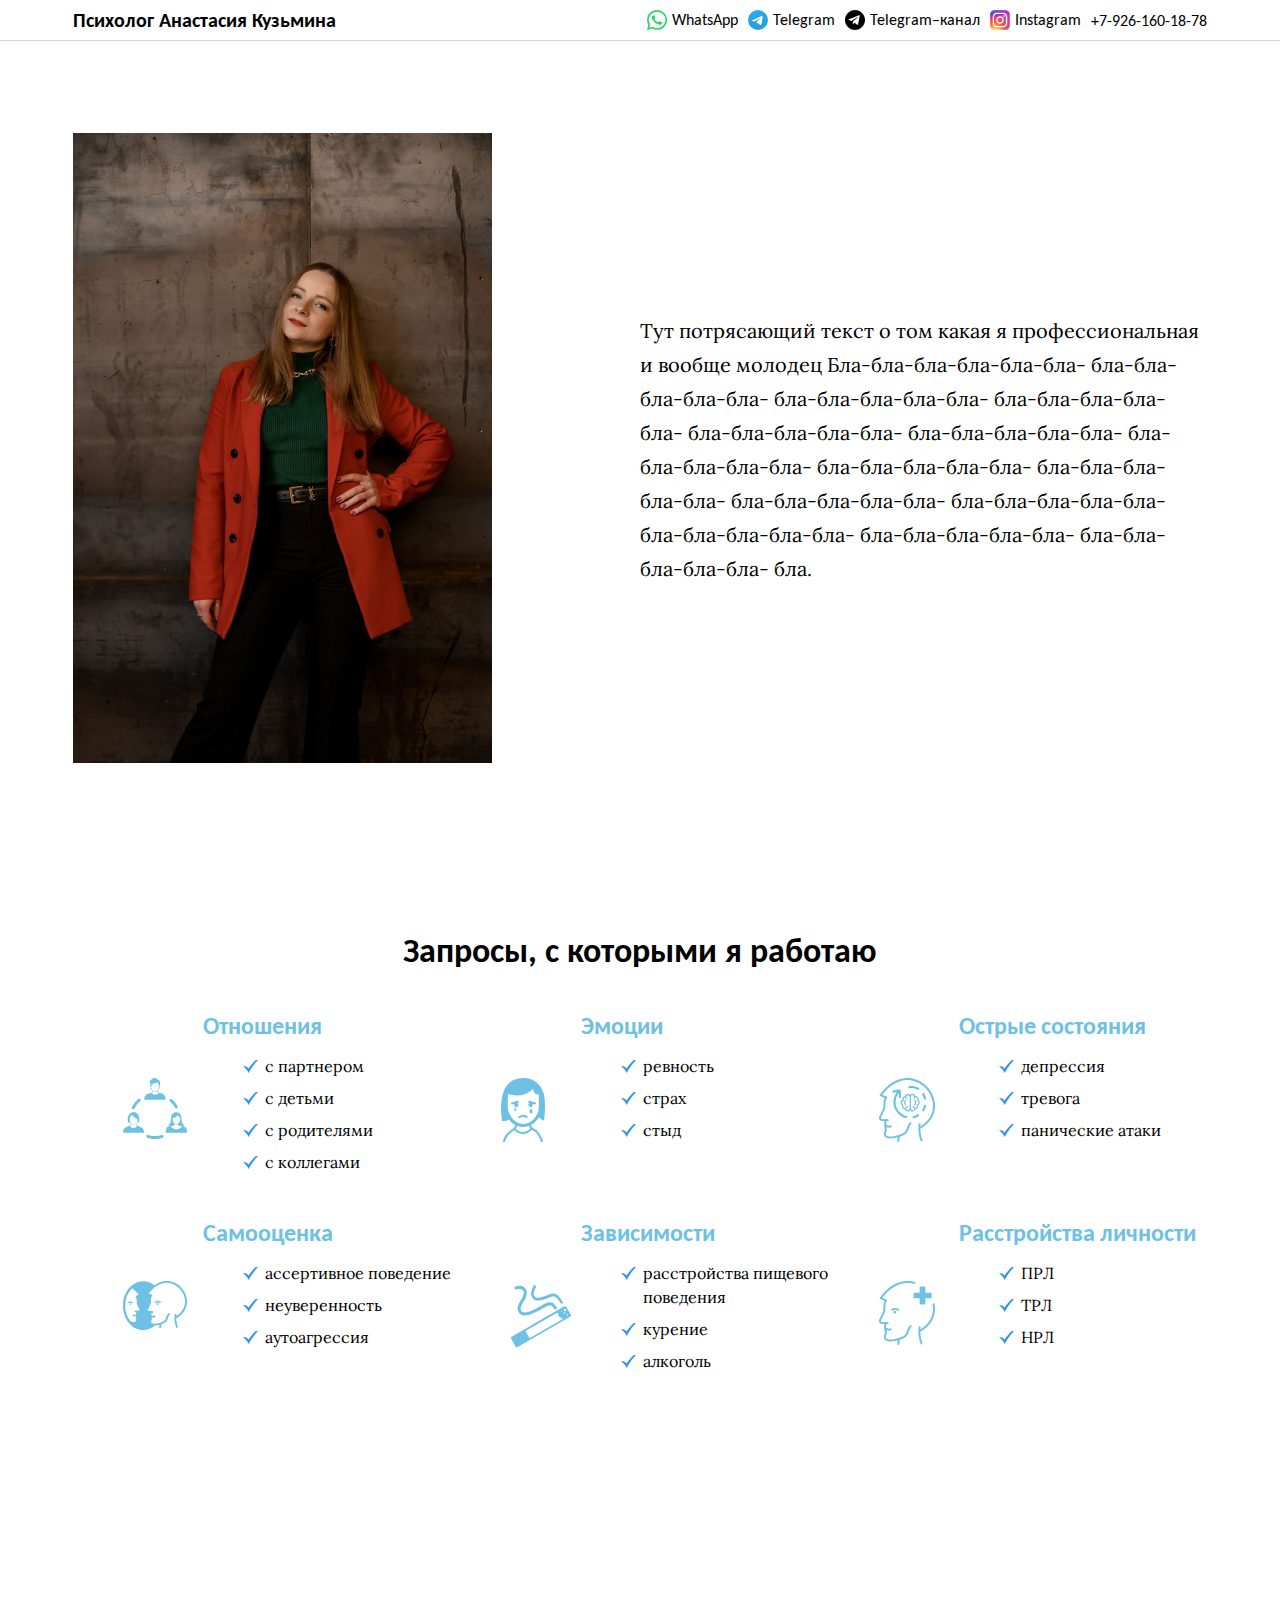
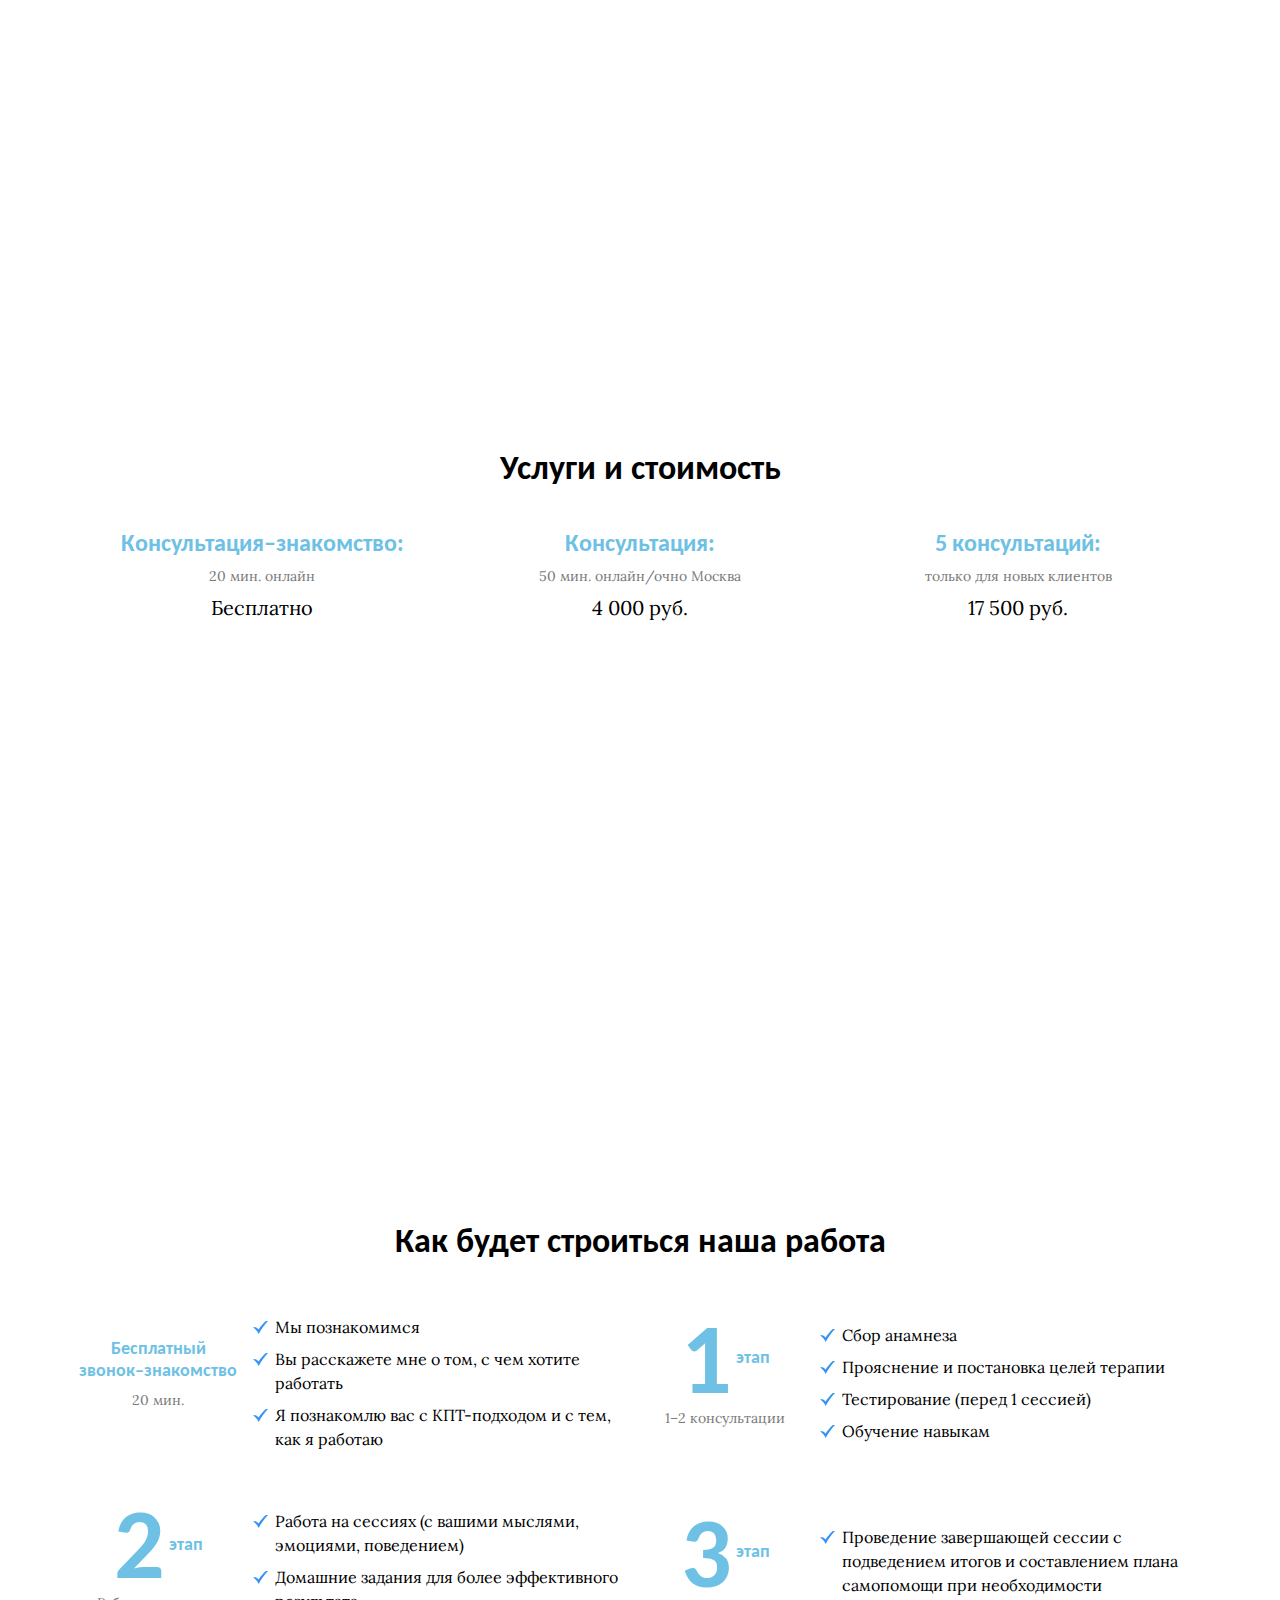
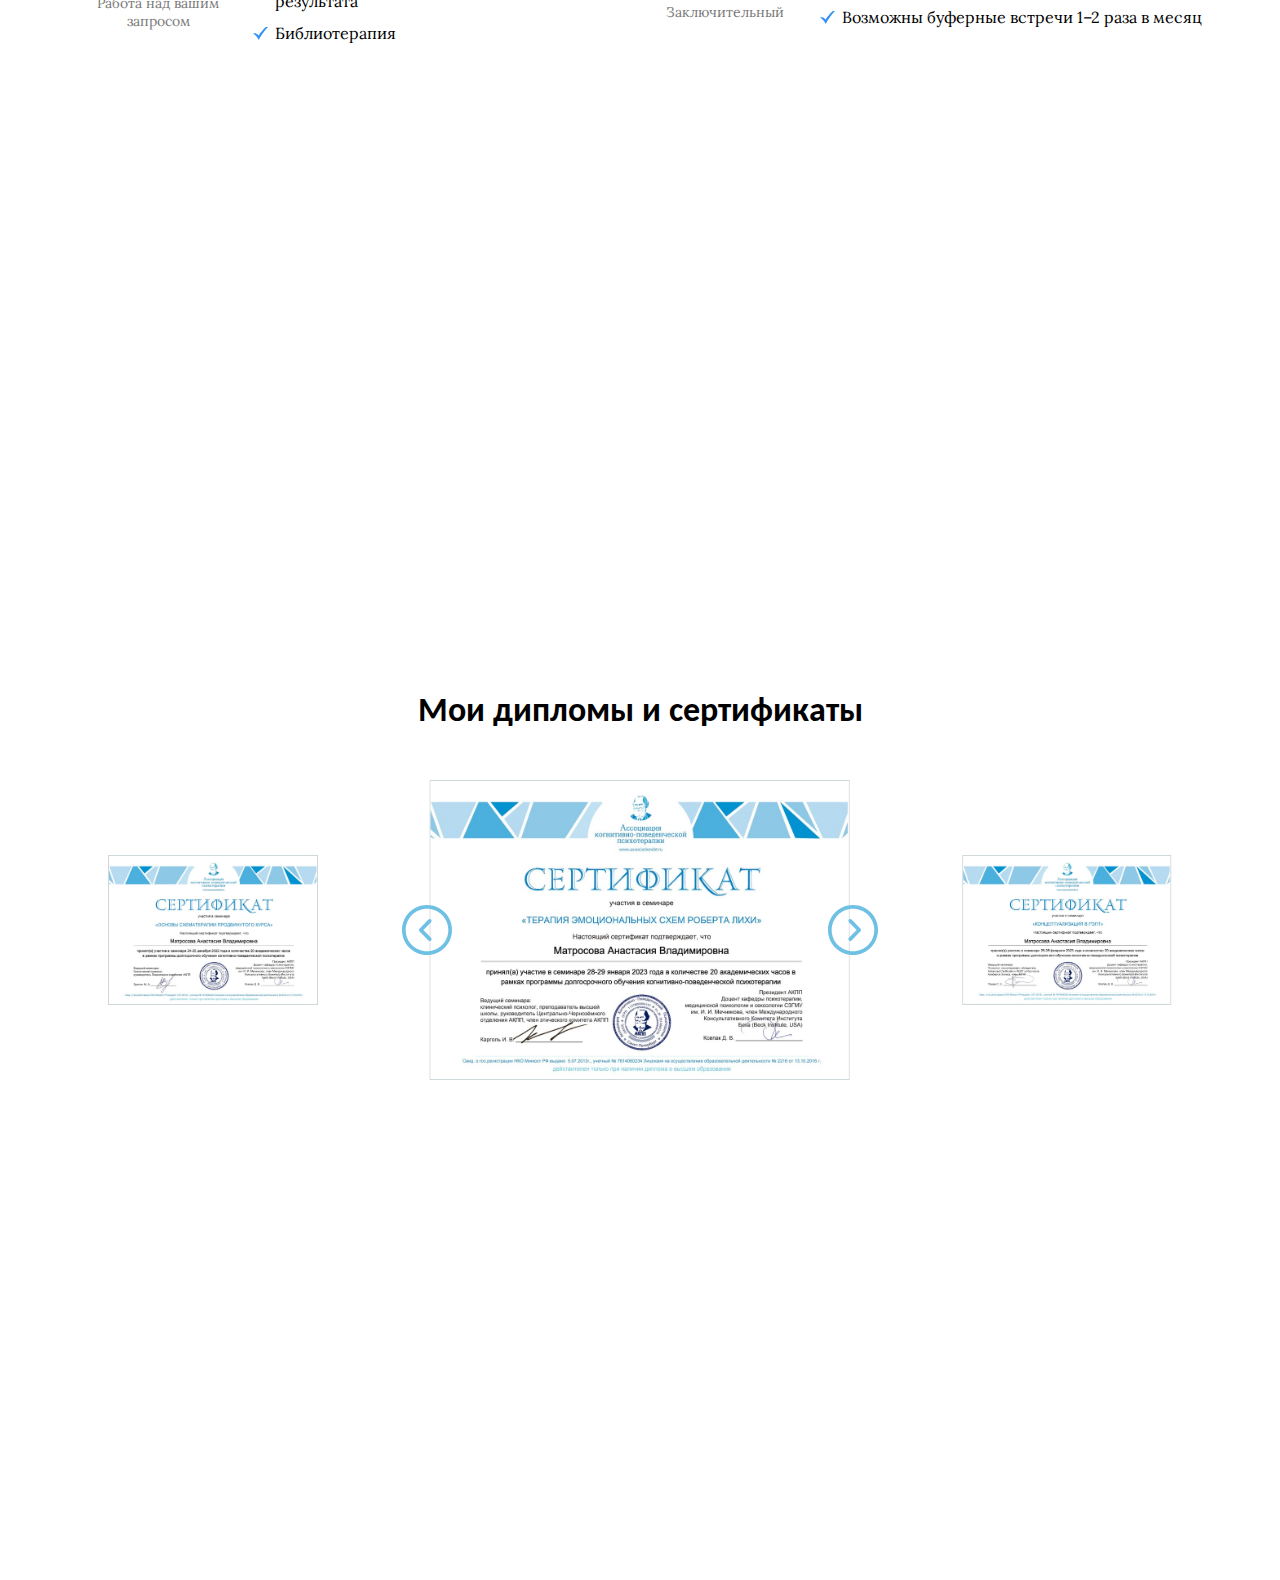
==== index.html @ 2ed0be79 "add slider" ====
<!DOCTYPE html>
<html lang="ru">
  <head>
    <meta charset="UTF-8" />
    <meta name="viewport" content="width=device-width, initial-scale=1.0" />
    <title>Психолог Анастасия Кузьмина</title>
    <link rel="stylesheet" href="style.css" />
    <link rel="preconnect" href="https://fonts.googleapis.com" />
    <link rel="preconnect" href="https://fonts.gstatic.com" crossorigin />
    <link
      href="https://fonts.googleapis.com/css2?family=Carlito:wght@400;700&family=Lora:wght@400;700&display=swap"
      rel="stylesheet"
    />
  </head>
  <body>
    <header>
      <div class="wrapper">
        <nav class="top-menu-desktop">
          <h2 class="logo">Психолог Анастасия Кузьмина</h2>
          <ul>
            <li class="whatsapp"><a href="https://wa.me/79261601876">WhatsApp</a></li>
            <li class="telegram"><a href="https://t.me/kuzmina_psy">Telegram</a></li>
            <li class="telegram-channel"><a href="https://t.me/kuzmina_psy_cbt">Telegram–канал</a></li>
            <li class="instagram"><a href="https://www.instagram.com/kuzmina_psy_cbt/">Instagram</a></li>
            <li>+7-926-160-18-78</li>
          </ul>
        </nav>
      </div>
    </header>

    <div class="wrapper">
      <section class="hero-section">
        <div class="left">
          <img src="img/main.jpg" alt="" />
        </div>
        <div class="right">
          Tут потрясающий текст о том какая я профессиональная и вообще молодец
          Бла-бла-бла-бла-бла-бла- бла-бла-бла-бла-бла- бла-бла-бла-бла-бла-
          бла-бла-бла-бла-бла- бла-бла-бла-бла-бла- бла-бла-бла-бла-бла-
          бла-бла-бла-бла-бла- бла-бла-бла-бла-бла- бла-бла-бла-бла-бла-
          бла-бла-бла-бла-бла- бла-бла-бла-бла-бла- бла-бла-бла-бла-бла-
          бла-бла-бла-бла-бла- бла-бла-бла-бла-бла- бла.
        </div>
      </section>
    </div>

    <section class="what-i-work-with">
      <div class="wrapper">
        <h2>Запросы, с которыми я работаю</h2>
        <div class="content">
          <div class="request relationships">
            <h4>Отношения</h4>
            <ul>
              <li>с партнером</li>
              <li>с детьми</li>
              <li>с родителями</li>
              <li>с коллегами</li>
            </ul>
          </div>
          <div class="request emotions">
            <h4>Эмоции</h4>
            <ul>
              <li>ревность</li>
              <li>страх</li>
              <li>стыд</li>
            </ul>
          </div>
          <div class="request conditions">
            <h4>Острые состояния</h4>
            <ul>
              <li>депрессия</li>
              <li>тревога</li>
              <li>панические атаки</li>
            </ul>
          </div>
          <div class="request self-esteem">
            <h4>Самооценка</h4>
            <ul>
              <li>ассертивное поведение</li>
              <li>неуверенность</li>
              <li>аутоагрессия</li>
            </ul>
          </div>
          <div class="request addictions">
            <h4>Зависимости</h4>
            <ul>
              <li>расстройства пищевого поведения</li>
              <li>курение</li>
              <li>алкоголь</li>
            </ul>
          </div>
          <div class="request disorders">
            <h4>Расстройства личности</h4>
            <ul>
              <li>ПРЛ</li>
              <li>ТРЛ</li>
              <li>НРЛ</li>
            </ul>
          </div>
        </div>
      </div>
    </section>

    <section class="parallax face"></section>

    <section class="prices">
      <div class="wrapper">
        <h2>Услуги и стоимость</h2>
        <div class="content">
          <div class="service">
            <h4>Консультация–знакомство:</h4>
            <div class="comment">20 мин. онлайн</div>
            <div class="price">Бесплатно</div>
          </div>
          <div class="service">
            <h4>Консультация:</h4>
            <div class="comment">50 мин. онлайн/очно Москва</div>
            <div class="price">4 000 руб.</div>
          </div>
          <div class="service">
            <h4>5 консультаций:</h4>
            <div class="comment">только для новых клиентов</div>
            <div class="price">17 500 руб.</div>
          </div>
        </div>
      </div>
    </section>

    <section class="parallax exit"></section>

    <section class="work-progress">
      <div class="wrapper">
        <h2>Как будет строиться наша работа</h2>

        <div class="content">
          <div class="stage">
            <div class="label">
              <h4>Бесплатный <span class="nowrap"> звонок–знакомство</span></h4>
              <div class="comment">20 мин.</div>
            </div>

            <ul>
              <li>Мы познакомимся</li>
              <li>Вы расскажете мне о том, с чем хотите работать</li>
              <li>Я познакомлю вас с КПТ-подходом и с тем, как я работаю</li>
            </ul>
          </div>
          <div class="stage">
            <div class="label">
              <h4><span class="number">1</span> этап</h4>
              <div class="comment">1–2 консультации</div>
            </div>

            <ul>
              <li>Сбор анамнеза</li>
              <li>Прояснение и постановка целей терапии</li>
              <li>Тестирование (перед 1 сессией)</li>
              <li>Обучение навыкам</li>
            </ul>
          </div>
          <div class="stage">
            <div class="label">
              <h4>
                <span class="number">2</span
                ><span class="stage-label"> этап</span>
              </h4>
              <div class="comment">Работа над вашим запросом</div>
            </div>

            <ul>
              <li>
                Работа на сессиях (с вашими мыслями, эмоциями, поведением)
              </li>
              <li>Домашние задания для более эффективного результата</li>
              <li>Библиотерапия</li>
            </ul>
          </div>
          <div class="stage">
            <div class="label">
              <h4><span class="number">3</span> этап</h4>
              <div class="comment">Заключительный</div>
            </div>

            <ul>
              <li>
                Проведение завершающей сессии с подведением итогов и
                составлением плана самопомощи при необходимости
              </li>
              <li>Возможны буферные встречи 1–2 раза в месяц</li>
            </ul>
          </div>
        </div>
      </div>
    </section>

    <section class="parallax exit2"></section>

    
    <section class="slider">


      <h2>Мои дипломы и сертификаты</h2>
      <div class="slider-body">
        <img class="btn btn-left" src="/img/icons/ui/angle-circle-left-icon.svg" alt="">
        <div class="slider-viewport">
          
          <div class="slider-item">
            <img src="/img/certificates/cert1.jpg" alt="">
          </div>
          <div class="slider-item">
            <img src="/img/certificates/cert2.jpg" alt="">
          </div>
          <div class="slider-item">
            <img src="/img/certificates/cert3.jpg" alt="">
          </div>
          <div class="slider-item">
            <img src="/img/certificates/cert4.jpg" alt="">
          </div>
          <div class="slider-item">
            <img src="/img/certificates/cert5.jpg" alt="">
          </div>
          <div class="slider-item">
            <img src="/img/certificates/cert6.jpg" alt="">
          </div>
          <div class="slider-item">
            <img src="/img/certificates/diploma1.jpg" alt="">
          </div>
          <div class="slider-item">
            <img src="/img/certificates/diploma2.jpg" alt="">
          </div>
          <div class="slider-item">
            <img src="/img/certificates/cert7.jpg" alt="">
          </div>
          <div class="slider-item">
            <img src="/img/certificates/cert8.jpg" alt="">
          </div>
          <div class="slider-item">
            <img src="/img/certificates/cert9.jpg" alt="">
          </div>
          <div class="slider-item">
            <img src="/img/certificates/cert10.jpg" alt="">
          </div>
          <div class="slider-item">
            <img src="/img/certificates/cert11.jpg" alt="">
          </div>
          <div class="slider-item">
            <img src="/img/certificates/cert12.jpg" alt="">
          </div>
          <div class="slider-item">
            <img src="/img/certificates/cert13.jpg" alt="">
          </div>
          <div class="slider-item">
            <img src="/img/certificates/cert14.jpg" alt="">
          </div>
          <div class="slider-item">
            <img src="/img/certificates/cert15.jpg" alt="">
          </div>
          <div class="slider-item">
            <img src="/img/certificates/cert16.jpg" alt="">
          </div>
          <div class="slider-item">
            <img src="/img/certificates/cert17.jpg" alt="">
          </div>
          <div class="slider-item">
            <img src="/img/certificates/cert18.jpg" alt="">
          </div>
          <div class="slider-item">
            <img src="/img/certificates/cert19.jpg" alt="">
          </div>
          <div class="slider-item">
            <img src="/img/certificates/cert20.jpg" alt="">
          </div>
          <div class="slider-item">
            <img src="/img/certificates/cert21.jpg" alt="">
          </div>
          <div class="slider-item">
            <img src="/img/certificates/cert22.jpg" alt="">
          </div>
          <div class="slider-item">
            <img src="/img/certificates/cert23.jpg" alt="">
          </div>
          <div class="slider-item">
            <img src="/img/certificates/cert24.jpg" alt="">
          </div>
          <div class="slider-item">
            <img src="/img/certificates/cert25.jpg" alt="">
          </div>
          <div class="slider-item">
            <img src="/img/certificates/cert26.jpg" alt="">
          </div>
        </div>
        <img class="btn btn-right" src="/img/icons/ui/angle-circle-left-icon.svg" alt="">
      </div>
    </section>
    <section class="parallax sofa"></section>



    <div class="fade"></div>
    <script src="script.js"></script>
  </body>
</html>
---- style.css ----
:root {
  --light-blue-color: #6ec1e4;
  --very-light-blue-color: #d0eefb;
  --dark-gray-color: #54595f;
  --light-gray-color: #7a7a7a;
  --green-color: #61ce70;
  --very-light-gray-color: #d1d8db;
}

/*----------------------------------COMMON-----------------------------------------*/

*,
*::before,
*::after {
  margin: 0;
  padding: 0;
  box-sizing: border-box;
  /* font-family: 'Lora', serif; */
  font-family: "Carlito", sans-serif;
}

header {
  border-bottom: 1px solid var(--very-light-gray-color);
  position: fixed;
  width: 100%;
  background: #fff;
  z-index: 1;
}

header h2 {
  font-size: 20px;
}

h2 {
  font-size: 34px;
}

.wrapper {
  max-width: 1134px;
  margin: 0 auto;
}

.what-i-work-with h2,
.prices h2,
.work-progress h2,
.slider h2 {
  text-align: center;
}

.what-i-work-with h4,
.prices h4,
.work-progress h4 {
  font-size: 24px;
  color: var(--light-blue-color);
}

.prices .comment,
.work-progress .comment {
  font-family: "Lora", serif;
  font-size: 14px;
  color: var(--light-gray-color);
  padding: 10px 0;
}

.nowrap {
  white-space: nowrap;
}

.work-progress .stage ul li,
.what-i-work-with .request ul li {
  list-style: none;
  padding: 4px 0 4px 22px;
  font-family: "Lora", serif;
  line-height: 150%;
  position: relative;
}

.work-progress .stage ul li::before,
.what-i-work-with .request ul li::before {
  content: "";
  display: inline-block;
  height: 13px;
  width: 15px;
  background-image: url(img/icons/ui/tick.svg);
  position: absolute;
  top: 10px;
  left: 0px;
}

.fade{
  position: fixed;
  top:0;
  left: 0;
  content:'';
  width: 100vw;
  height:100vh;
  background: rgba(0, 0,0, 0.5);
  display: none;

}

.fade-shown {
  display: block;
}

/*----------------------------------END OF COMMON-----------------------------------------*/

/*----------------------------------TOP MENU----------------------------------------------*/
.top-menu-desktop {
  display: flex;
  justify-content: space-between;
  height: 40px;
  /* padding: 5px 10px 5px 10px; */
}

.top-menu-desktop h2 {
  margin: auto 0;
}

.top-menu-desktop ul {
  display: flex;
  gap: 10px;
  justify-content: center;
  align-items: center;
}

.top-menu-desktop ul li {
  list-style-type: none;
  font-size: 16px;
}

.top-menu-desktop ul li a {
  text-decoration: none;
  color: #000;
  transition: all 500ms ease;
}

.top-menu-desktop ul li a:hover {
  font-size: 18px;
  text-decoration: underline;
}

.whatsapp a::before {
  content: "";
  display: inline-block;
  background: url(img/icons/social-media/whatsapp.svg);
  width: 20px;
  height: 20px;
  vertical-align: text-top;
  margin-right: 5px;
}

.telegram a::before {
  content: "";
  display: inline-block;
  background: url(img/icons/social-media/telegram.svg);
  width: 20px;
  height: 20px;
  vertical-align: text-top;
  margin-right: 5px;
}

.telegram-channel a::before {
  content: "";
  display: inline-block;
  background: url(img/icons/social-media/telegram-channel.svg);
  width: 20px;
  height: 20px;
  vertical-align: text-top;
  margin-right: 5px;
}

.instagram a::before {
  content: "";
  display: inline-block;
  background: url(img/icons/social-media/instagram.svg);
  width: 20px;
  height: 20px;
  vertical-align: text-top;
  margin-right: 5px;
}

/*----------------------------------END OF TOP MENU----------------------------------------------*/

/*----------------------------------HERO SECTION----------------------------------------------*/

.hero-section {
  padding-top: 130px;
  padding-bottom: 130px;
  display: flex;
  align-items: center;
  height: 100vh;
}

.hero-section div {
  flex: 1;
  /* width: 50%; */
}

.hero-section .left img {
  height: 70vh;
}

.hero-section .right {
  font-family: "Lora", serif;
  font-size: 20px;
  line-height: 170%;
}

/*----------------------------------END OF HERO SECTION----------------------------------------------*/

/*----------------------------------WHAT I WORK WITH----------------------------------------------*/

.what-i-work-with {
  /* background: var(--very-light-blue-color); */
  padding: 30px 0 130px 0;
}

.what-i-work-with .content {
  display: flex;
  padding: 40px 0 0 0;
  flex-wrap: wrap;
  /* align-items: center; */
  justify-content: center;
}

.what-i-work-with .request ul {
  padding-left: 40px;
  padding-top: 10px;
}

/* .what-i-work-with .request ul li {
  list-style: none;
  padding: 4px 0 4px 0px;
  font-family: "Lora", serif;
  position: relative;
}  */

.what-i-work-with .request {
  /* width: 33%; */
  margin-bottom: 40px;
  flex: 1 1 30%;
  position: relative;
  padding-left: 130px;
}

.what-i-work-with .relationships::before {
  content: "";
  background: url("img/icons/what-i-work-with/relationship.svg");
  display: block;
  width: 64px;
  height: 64px;
  position: absolute;
  top: calc(50% - 32px + 15px);
  /* calc(100% + 35px +550px); */
  left: 50px;
  background-repeat: no-repeat;
}

.what-i-work-with .emotions::before {
  content: "";
  background: url("img/icons/what-i-work-with/emotions.svg");
  display: block;
  width: 64px;
  height: 64px;
  position: absolute;
  top: calc(50% - 32px + 15px);
  /* calc(100% + 35px + 50px); */
  left: 50px;
  background-repeat: no-repeat;
}

.what-i-work-with .conditions::before {
  content: "";
  background: url("img/icons/what-i-work-with/conditions.svg");
  display: block;
  width: 64px;
  height: 64px;
  position: absolute;
  top: calc(50% - 32px + 15px);
  /* calc(100% + 35px + 50px); */
  left: 50px;
  background-repeat: no-repeat;
}

.what-i-work-with .self-esteem::before {
  content: "";
  background: url("img/icons/what-i-work-with/self-esteem.svg");
  display: block;
  width: 64px;
  height: 64px;
  position: absolute;
  top: calc(50% - 32px + 15px);
  /* calc(100% + 35px + 50px); */
  left: 50px;
  background-repeat: no-repeat;
}

.what-i-work-with .addictions::before {
  content: "";
  background: url("img/icons/what-i-work-with/addictions.svg");
  display: block;
  width: 64px;
  height: 64px;
  position: absolute;
  top: calc(50% - 32px + 15px);
  /* calc(100% + 35px + 50px); */
  left: 50px;
  background-repeat: no-repeat;
  transform: rotate(-30deg);
}

.what-i-work-with .disorders::before {
  content: "";
  background: url("img/icons/what-i-work-with/disorders.svg");
  display: block;
  width: 64px;
  height: 64px;
  position: absolute;
  top: calc(50% - 32px + 15px);
  /* calc(100% + 35px + 50px); */
  left: 50px;
  background-repeat: no-repeat;
}

/*----------------------------------END OF WHAT I WORK WITH----------------------------------------------*/

/*----------------------------------PRICES----------------------------------------------*/

.prices {
  padding: 100px 0 100px 0;
}

.prices .content {
  display: flex;
  justify-content: space-around;
  padding-top: 40px;
  text-align: center;
}

.prices .service {
  flex: 1 1 33%;
}

.prices .price {
  font-family: "Lora", serif;
  font-size: 20px;
}

/*----------------------------------END OF PRICES----------------------------------------------*/

/*----------------------------------WORK PROGRESS----------------------------------------------*/

.work-progress {
  padding: 100px 0 100px 0;
}

.work-progress .content {
  display: flex;
  flex-wrap: wrap;
  padding: 40px 0 0 0;
}

.work-progress .stage {
  flex: 1 1 50%;
  margin-bottom: 40px;

  display: flex;
  align-items: center;
  justify-content: center;
}
.work-progress .stage .label {
  width: 30%;
  text-align: center;
}

.work-progress .stage ul {
  width: 70%;
}

.work-progress h4 {
  font-size: 18px;
}

.work-progress h4 .number {
  font-size: 100px;
  vertical-align: middle;
  line-height: 80%;
  /* word-break: keep-all; */
}

.work-progress .stage-label {
  vertical-align: middle;
}

.work-progress .stage ul {
  padding-left: 10px;
  padding-top: 10px;
}

/*----------------------------------END OF WORK PROGRESS----------------------------------------------*/

/*----------------------------------PARALLAX----------------------------------------------*/

.parallax {
  /* Set a specific height */
  min-height: 400px;

  /* Create the parallax scrolling effect */
  background-attachment: fixed;
  background-position: center;
  background-repeat: no-repeat;
  background-size: cover;
}

.face {
  background-image: url(img/bg/face.jpg);
}

.exit {
  background-image: url(img/bg/exit.jpg);
}

.exit2 {
  background-image: url(img/bg/exit2.jpg);
}

.sofa {
  background-image: url(img/bg/sofa.jpg);
}

/*----------------------------------END OF PARALLAX----------------------------------------------*/

/*----------------------------------SLIDER----------------------------------------------*/

.slider {
  padding: 100px 0 100px 0;
}

.slider h2 {
  margin-bottom: 50px;
}

.slider-body {
  position: relative;
}

.slider-viewport {
  margin-top: 50px;
  /* background: #ccc; */
  width: 100%;
  margin: 0 auto;
  height: 300px;
  /* display: flex; */

  overflow: hidden;
  position: relative;
}

.slider-item {
  width: 33.33%;
  /* border: 1px solid aqua; */
  height: 100%;
  /* flex-shrink: 0; */
  /* transform: translateX(-100%); */
  transition: all 1s ease;
  position: absolute;
  top: 0;
  left: 0;
}

.slider-item img {
  max-height: 100%;
  display: block;
  width: 50%;
  width: auto;
  height: auto;
  margin: 0 auto;
  border: 1px solid var(--very-light-gray-color);
  cursor: pointer;
}

.slider-body .btn {
  position: absolute;
  z-index: 1;
  width: 50px;
  height: 50px;
  cursor: pointer;
  transition: all 0.5s ease;
}

.slider-body .btn:hover {
  width: 55px;
  height: 55px;
  
}

.slider-body .btn-left {
  top: calc(50% - 25px);
  left: calc(33.33% - 25px);
}

.slider-body .btn-right {
  top: calc(50% - 25px);
  left: calc(66.66% - 25px);
  transform: rotate(180deg);
}

.slider-body .btn-left:hover{
  top: calc(50% - 25px - 2.5px);
  left: calc(33.33% - 25px - 5px);
}

.slider-body .btn-right:hover{
  top: calc(50% - 25px - 2.5px);
  /* left: calc(66.66% - 25px + 2.5px); */
}



.no-transition {
  transition: none;
}

.small-slider-item {
  height: 50%;
  top: calc(50% - 75px);
}

.large-slider-item {
  height:80vh;
  width: 100vw;
  position: fixed;
  top: 50%;
  left: 50%;
  transform: translate(-50%, -50%);
  z-index: 2;
}

/* .large-slider-item::before{
  position: fixed;
  top:0;
  left: 0;
  content:'';
  width: 100vw;
  height:100vh;
  background: rgba(0, 0,0, 0.5);
} */
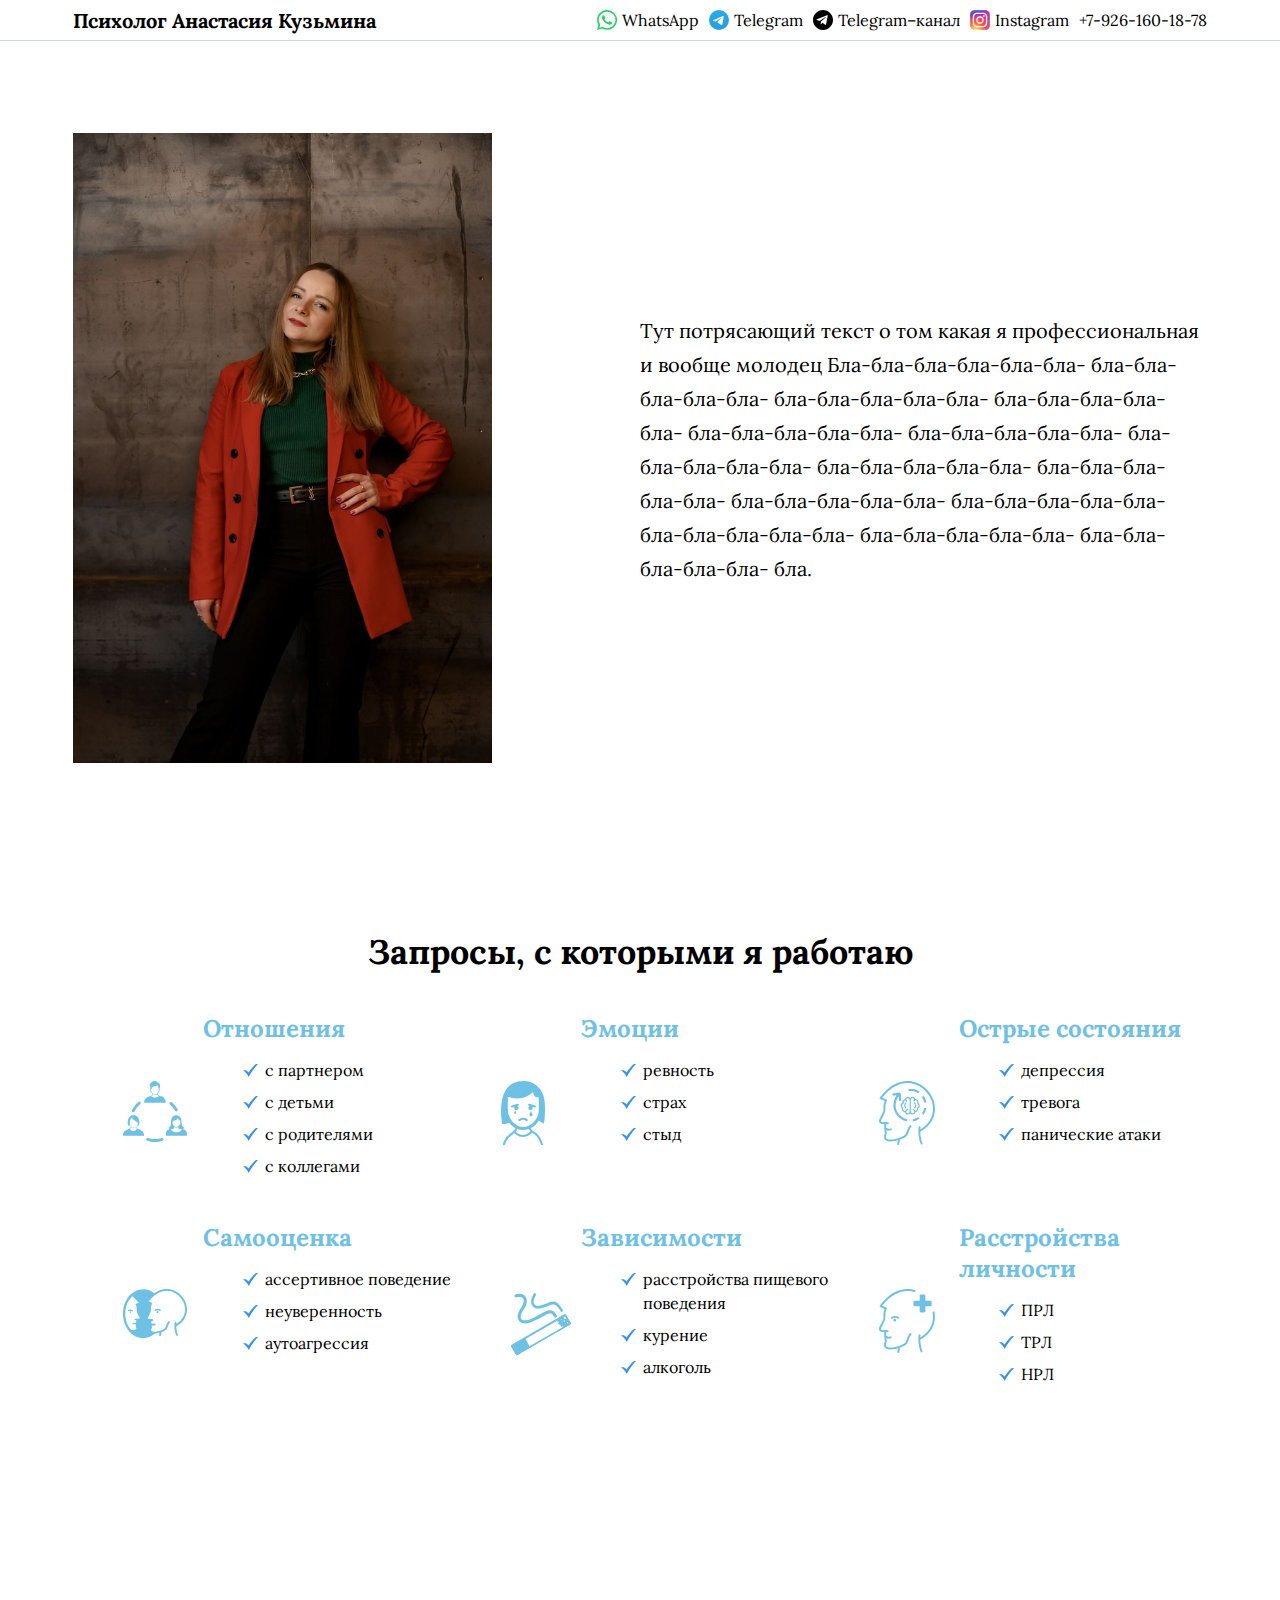
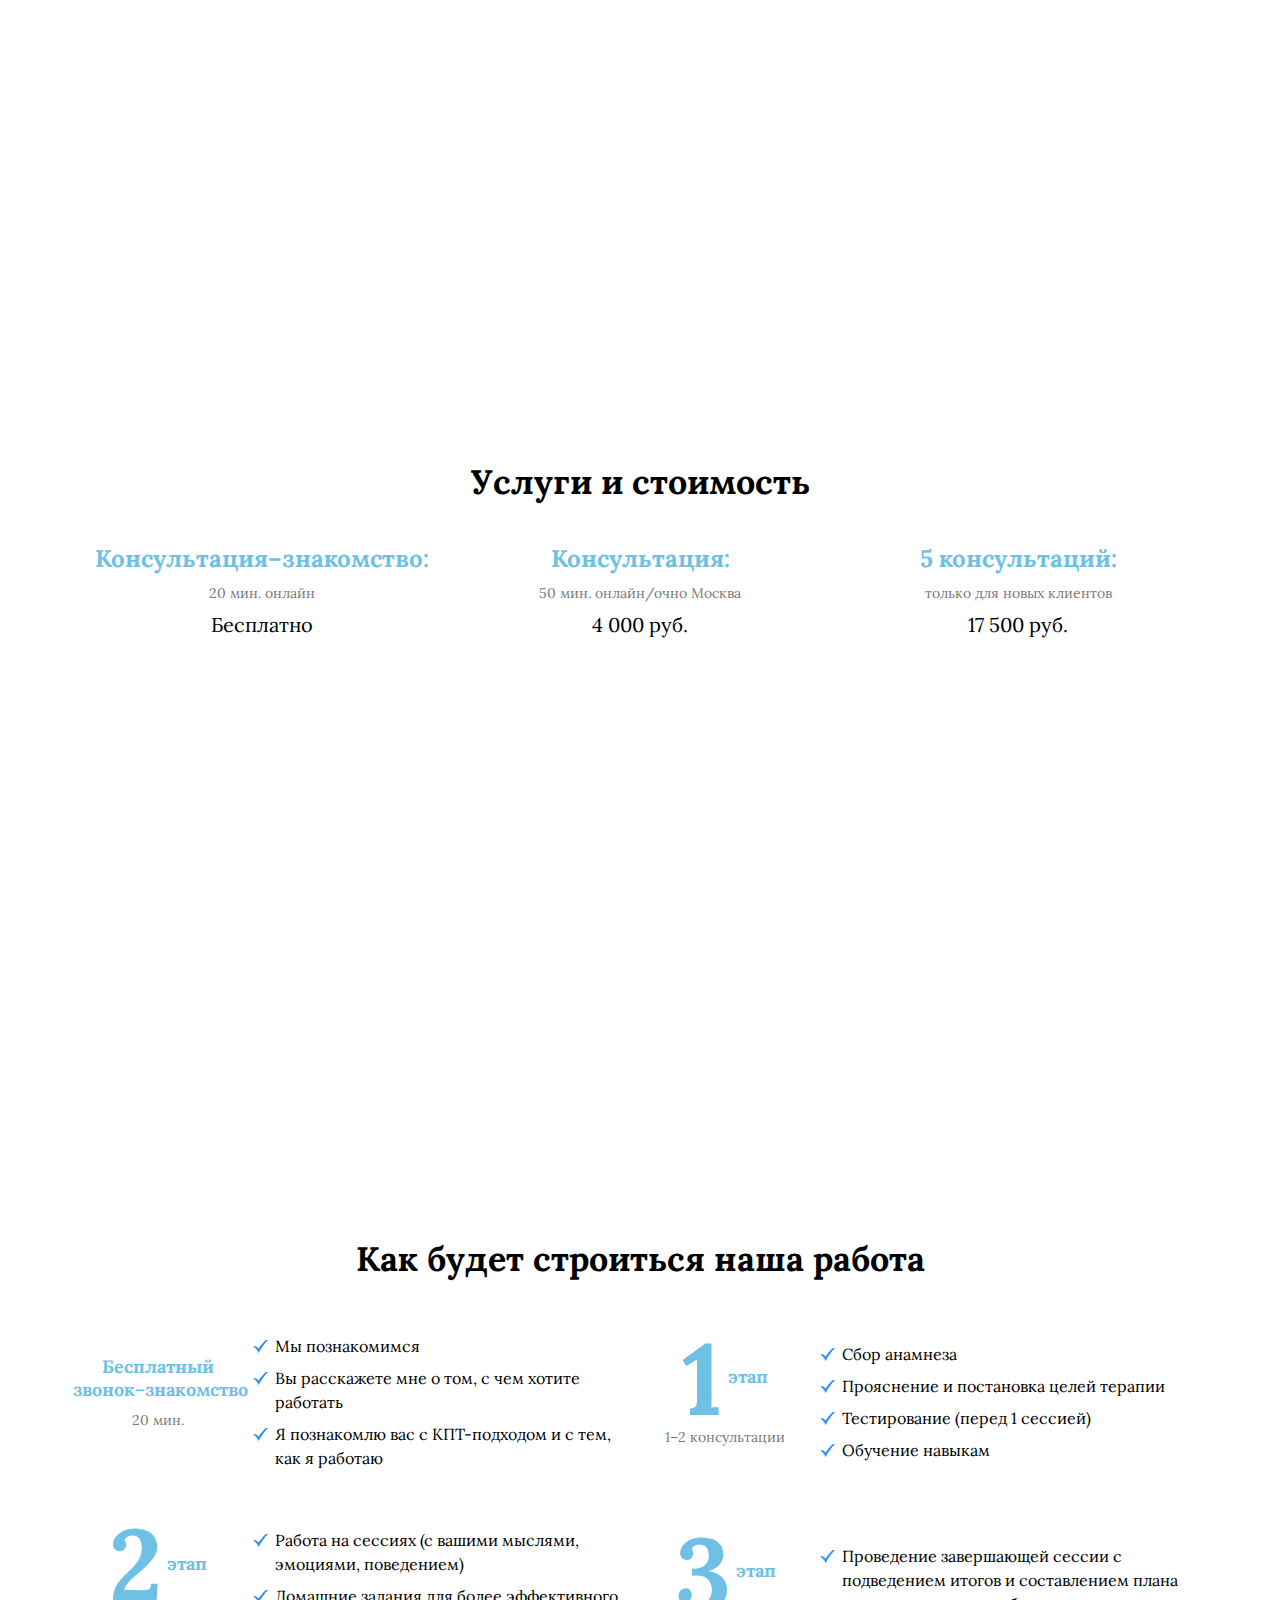
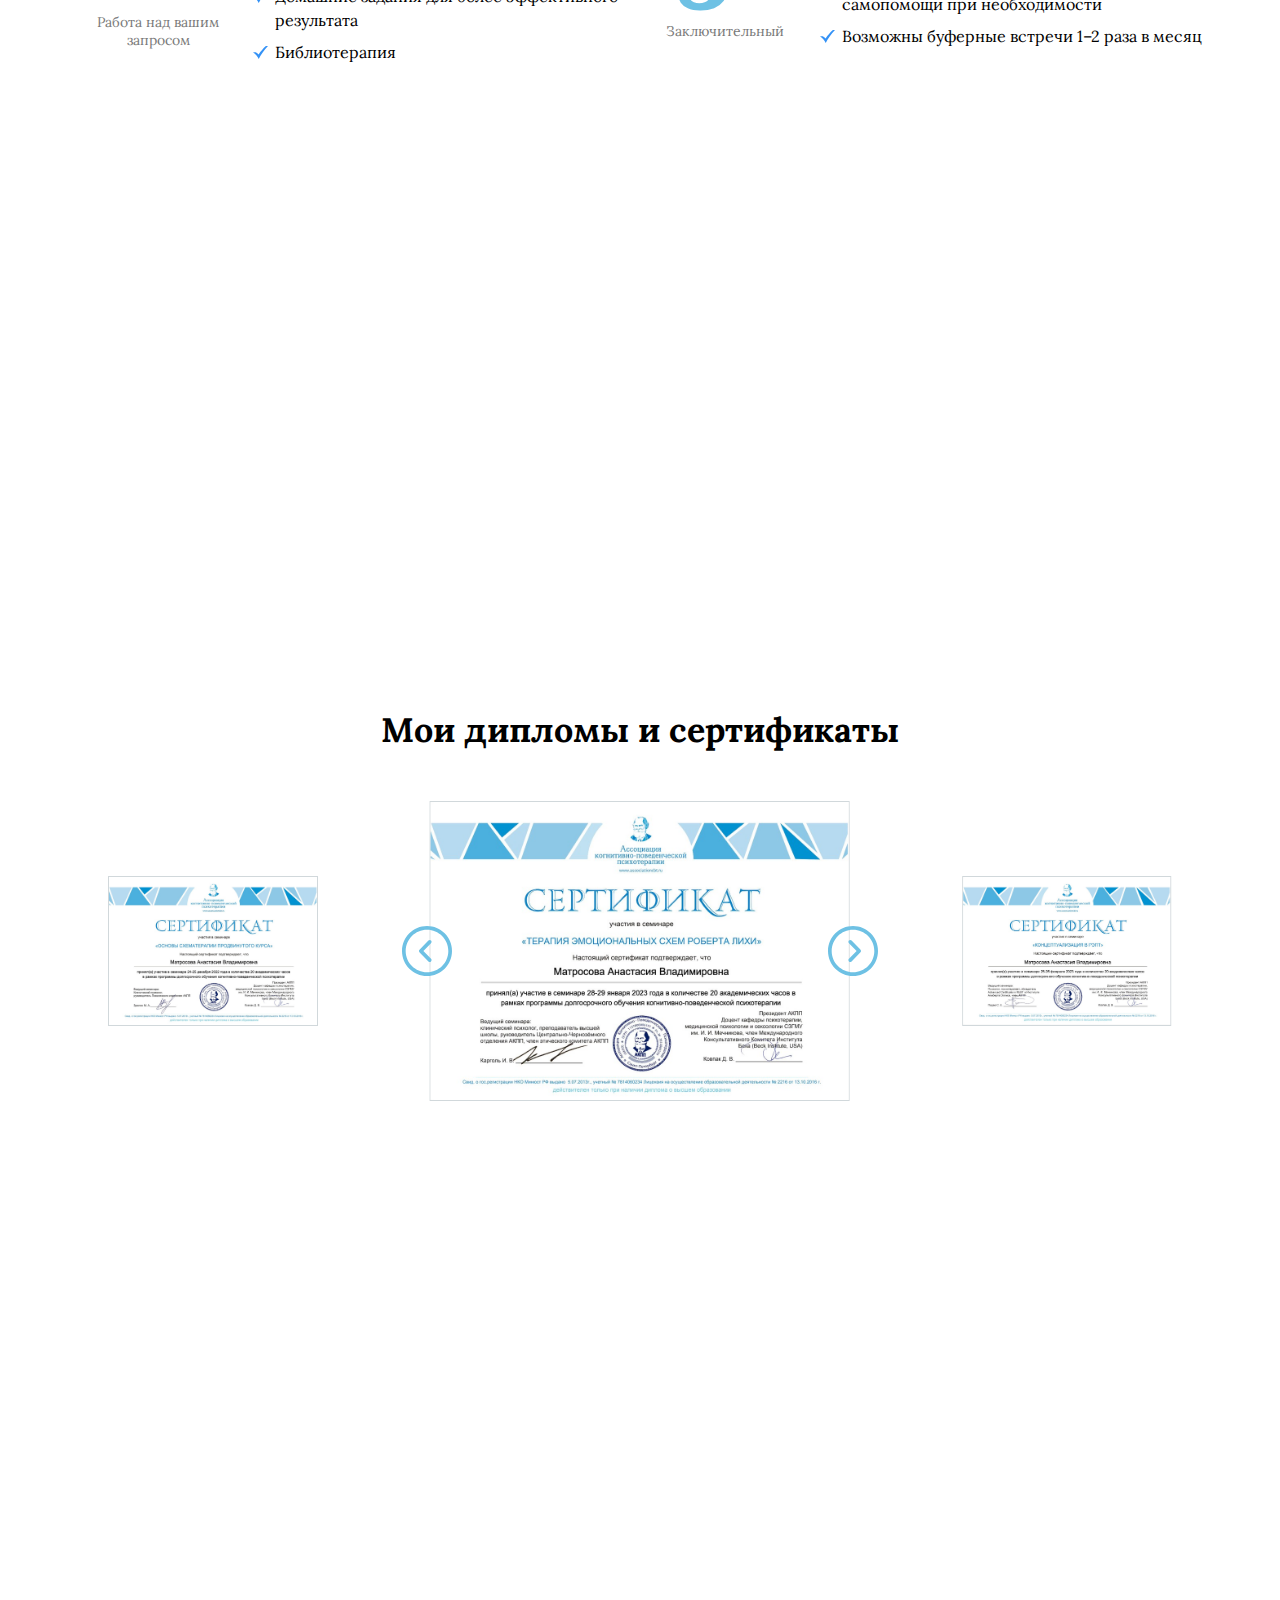
==== commit 79fdb892: "fix slider images" ====
--- a/index.html
+++ b/index.html
@@ -201,95 +201,95 @@
 
       <h2>Мои дипломы и сертификаты</h2>
       <div class="slider-body">
-        <img class="btn btn-left" src="/img/icons/ui/angle-circle-left-icon.svg" alt="">
+        <img class="btn btn-left" src="img/icons/ui/angle-circle-left-icon.svg" alt="">
         <div class="slider-viewport">
           
           <div class="slider-item">
-            <img src="/img/certificates/cert1.jpg" alt="">
-          </div>
-          <div class="slider-item">
-            <img src="/img/certificates/cert2.jpg" alt="">
-          </div>
-          <div class="slider-item">
-            <img src="/img/certificates/cert3.jpg" alt="">
-          </div>
-          <div class="slider-item">
-            <img src="/img/certificates/cert4.jpg" alt="">
-          </div>
-          <div class="slider-item">
-            <img src="/img/certificates/cert5.jpg" alt="">
-          </div>
-          <div class="slider-item">
-            <img src="/img/certificates/cert6.jpg" alt="">
-          </div>
-          <div class="slider-item">
-            <img src="/img/certificates/diploma1.jpg" alt="">
-          </div>
-          <div class="slider-item">
-            <img src="/img/certificates/diploma2.jpg" alt="">
-          </div>
-          <div class="slider-item">
-            <img src="/img/certificates/cert7.jpg" alt="">
-          </div>
-          <div class="slider-item">
-            <img src="/img/certificates/cert8.jpg" alt="">
-          </div>
-          <div class="slider-item">
-            <img src="/img/certificates/cert9.jpg" alt="">
-          </div>
-          <div class="slider-item">
-            <img src="/img/certificates/cert10.jpg" alt="">
-          </div>
-          <div class="slider-item">
-            <img src="/img/certificates/cert11.jpg" alt="">
-          </div>
-          <div class="slider-item">
-            <img src="/img/certificates/cert12.jpg" alt="">
-          </div>
-          <div class="slider-item">
-            <img src="/img/certificates/cert13.jpg" alt="">
-          </div>
-          <div class="slider-item">
-            <img src="/img/certificates/cert14.jpg" alt="">
-          </div>
-          <div class="slider-item">
-            <img src="/img/certificates/cert15.jpg" alt="">
-          </div>
-          <div class="slider-item">
-            <img src="/img/certificates/cert16.jpg" alt="">
-          </div>
-          <div class="slider-item">
-            <img src="/img/certificates/cert17.jpg" alt="">
-          </div>
-          <div class="slider-item">
-            <img src="/img/certificates/cert18.jpg" alt="">
-          </div>
-          <div class="slider-item">
-            <img src="/img/certificates/cert19.jpg" alt="">
-          </div>
-          <div class="slider-item">
-            <img src="/img/certificates/cert20.jpg" alt="">
-          </div>
-          <div class="slider-item">
-            <img src="/img/certificates/cert21.jpg" alt="">
-          </div>
-          <div class="slider-item">
-            <img src="/img/certificates/cert22.jpg" alt="">
-          </div>
-          <div class="slider-item">
-            <img src="/img/certificates/cert23.jpg" alt="">
-          </div>
-          <div class="slider-item">
-            <img src="/img/certificates/cert24.jpg" alt="">
-          </div>
-          <div class="slider-item">
-            <img src="/img/certificates/cert25.jpg" alt="">
-          </div>
-          <div class="slider-item">
-            <img src="/img/certificates/cert26.jpg" alt="">
-          </div>
-        </div>
-        <img class="btn btn-right" src="/img/icons/ui/angle-circle-left-icon.svg" alt="">
+            <img src="img/certificates/cert1.jpg" alt="">
+          </div>
+          <div class="slider-item">
+            <img src="img/certificates/cert2.jpg" alt="">
+          </div>
+          <div class="slider-item">
+            <img src="img/certificates/cert3.jpg" alt="">
+          </div>
+          <div class="slider-item">
+            <img src="img/certificates/cert4.jpg" alt="">
+          </div>
+          <div class="slider-item">
+            <img src="img/certificates/cert5.jpg" alt="">
+          </div>
+          <div class="slider-item">
+            <img src="img/certificates/cert6.jpg" alt="">
+          </div>
+          <div class="slider-item">
+            <img src="img/certificates/diploma1.jpg" alt="">
+          </div>
+          <div class="slider-item">
+            <img src="img/certificates/diploma2.jpg" alt="">
+          </div>
+          <div class="slider-item">
+            <img src="img/certificates/cert7.jpg" alt="">
+          </div>
+          <div class="slider-item">
+            <img src="img/certificates/cert8.jpg" alt="">
+          </div>
+          <div class="slider-item">
+            <img src="img/certificates/cert9.jpg" alt="">
+          </div>
+          <div class="slider-item">
+            <img src="img/certificates/cert10.jpg" alt="">
+          </div>
+          <div class="slider-item">
+            <img src="img/certificates/cert11.jpg" alt="">
+          </div>
+          <div class="slider-item">
+            <img src="img/certificates/cert12.jpg" alt="">
+          </div>
+          <div class="slider-item">
+            <img src="img/certificates/cert13.jpg" alt="">
+          </div>
+          <div class="slider-item">
+            <img src="img/certificates/cert14.jpg" alt="">
+          </div>
+          <div class="slider-item">
+            <img src="img/certificates/cert15.jpg" alt="">
+          </div>
+          <div class="slider-item">
+            <img src="img/certificates/cert16.jpg" alt="">
+          </div>
+          <div class="slider-item">
+            <img src="img/certificates/cert17.jpg" alt="">
+          </div>
+          <div class="slider-item">
+            <img src="img/certificates/cert18.jpg" alt="">
+          </div>
+          <div class="slider-item">
+            <img src="img/certificates/cert19.jpg" alt="">
+          </div>
+          <div class="slider-item">
+            <img src="img/certificates/cert20.jpg" alt="">
+          </div>
+          <div class="slider-item">
+            <img src="img/certificates/cert21.jpg" alt="">
+          </div>
+          <div class="slider-item">
+            <img src="img/certificates/cert22.jpg" alt="">
+          </div>
+          <div class="slider-item">
+            <img src="img/certificates/cert23.jpg" alt="">
+          </div>
+          <div class="slider-item">
+            <img src="img/certificates/cert24.jpg" alt="">
+          </div>
+          <div class="slider-item">
+            <img src="img/certificates/cert25.jpg" alt="">
+          </div>
+          <div class="slider-item">
+            <img src="img/certificates/cert26.jpg" alt="">
+          </div>
+        </div>
+        <img class="btn btn-right" src="img/icons/ui/angle-circle-left-icon.svg" alt="">
       </div>
     </section>
     <section class="parallax sofa"></section>
--- a/style.css
+++ b/style.css
@@ -16,7 +16,7 @@
   padding: 0;
   box-sizing: border-box;
   /* font-family: 'Lora', serif; */
-  font-family: "Carlito", sans-serif;
+  font-family: "Lora", sans-serif;
 }
 
 header {
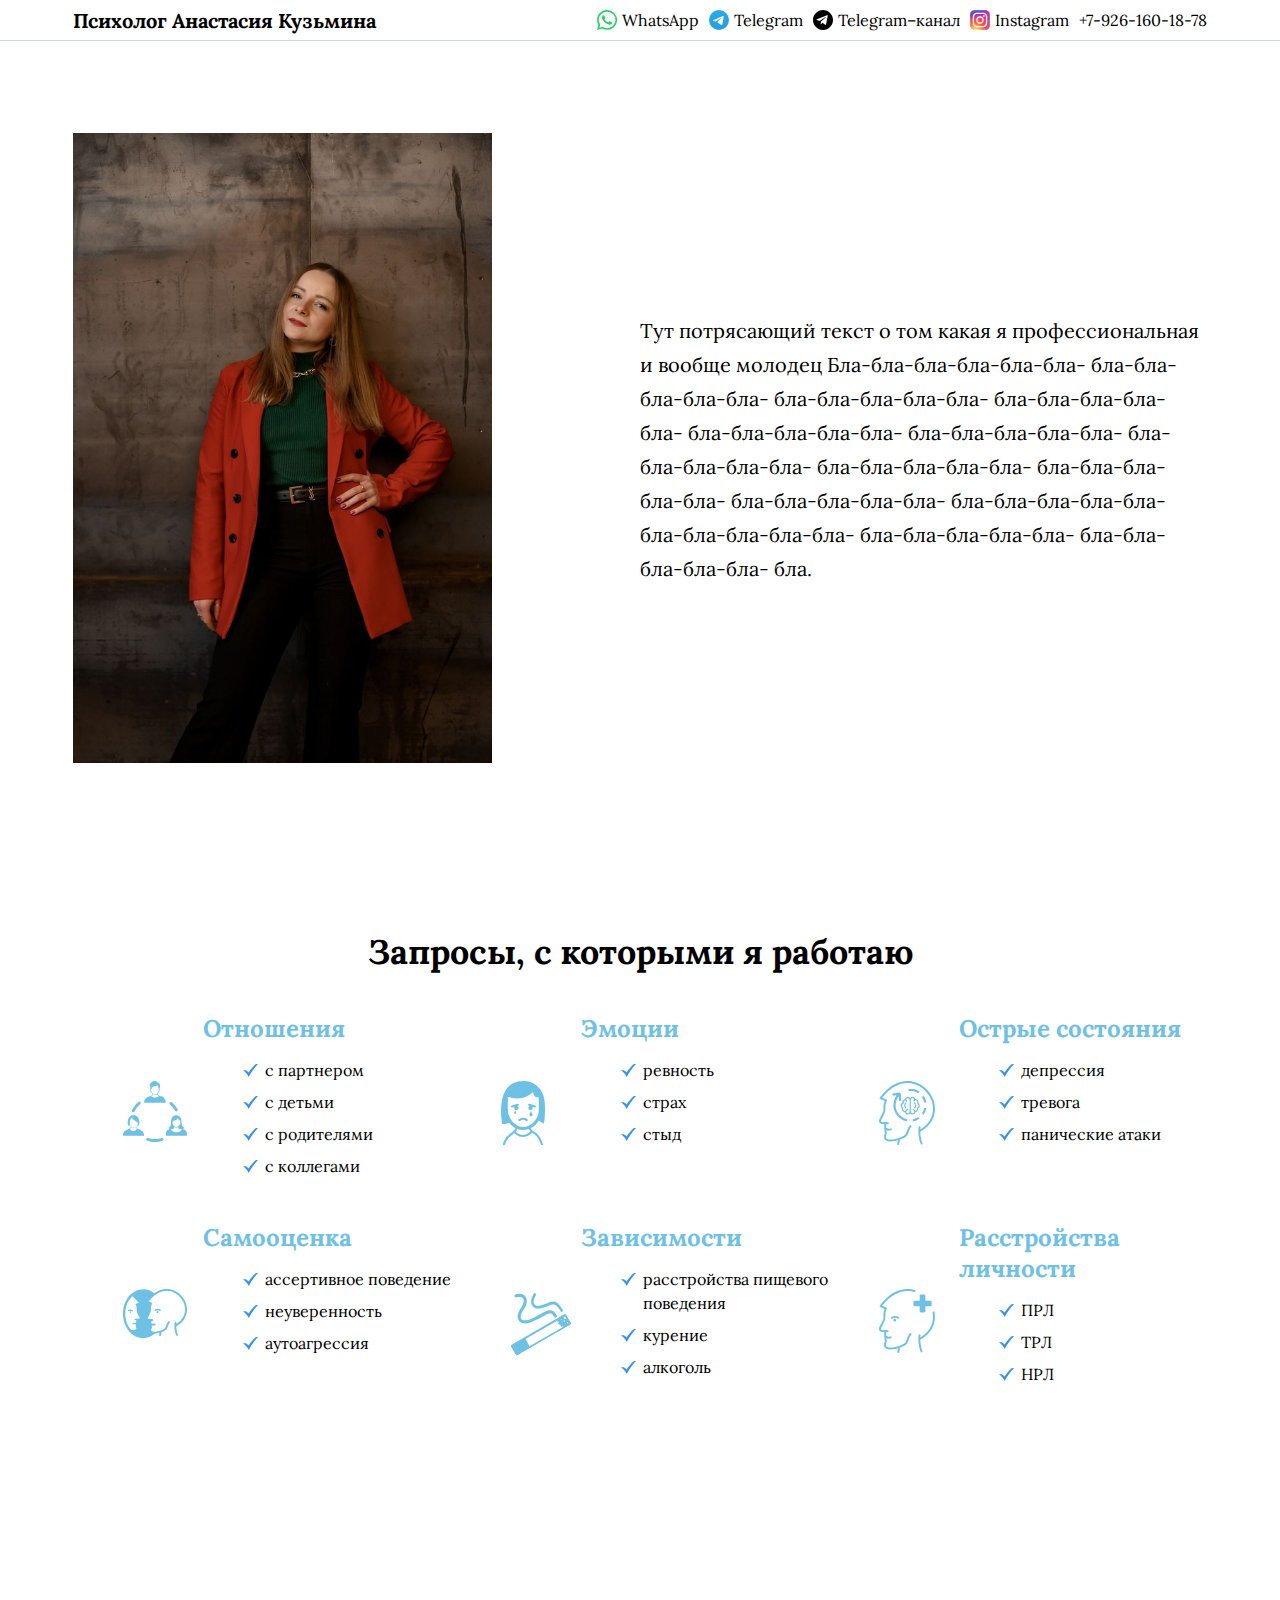
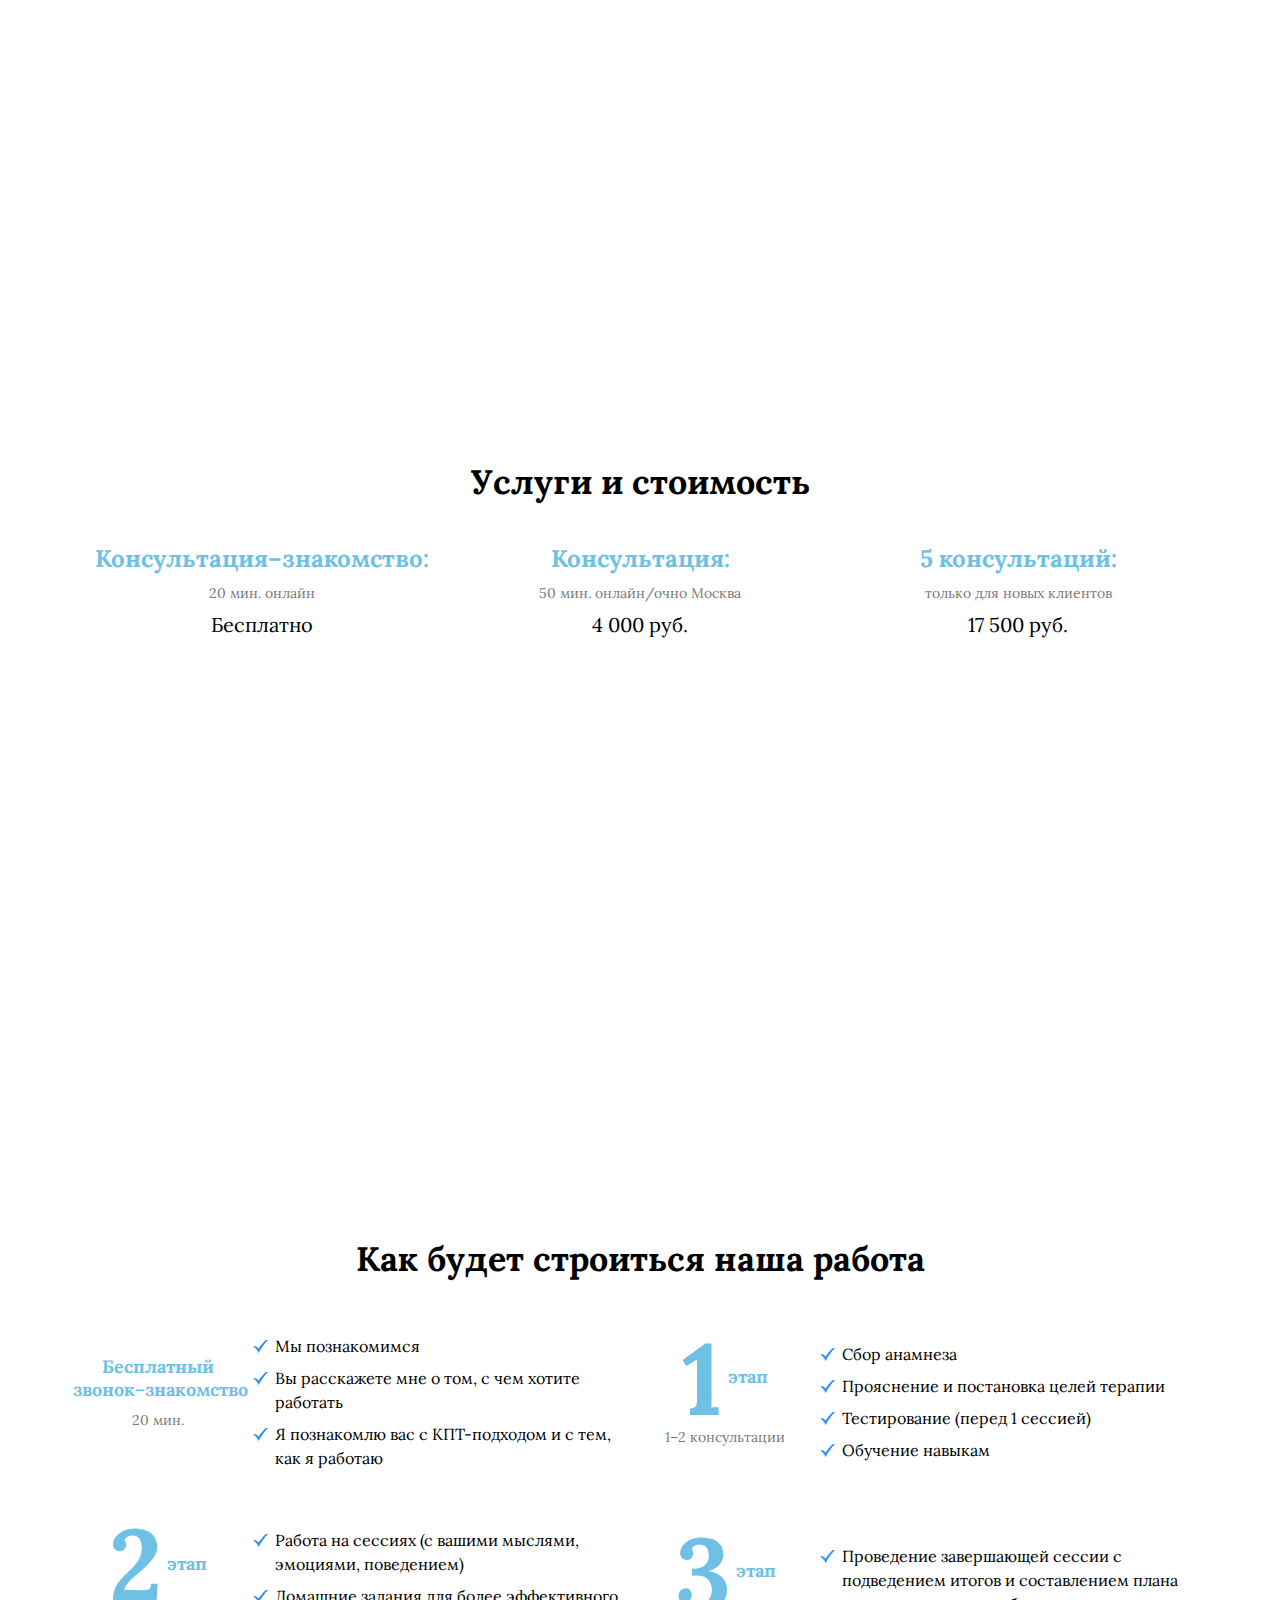
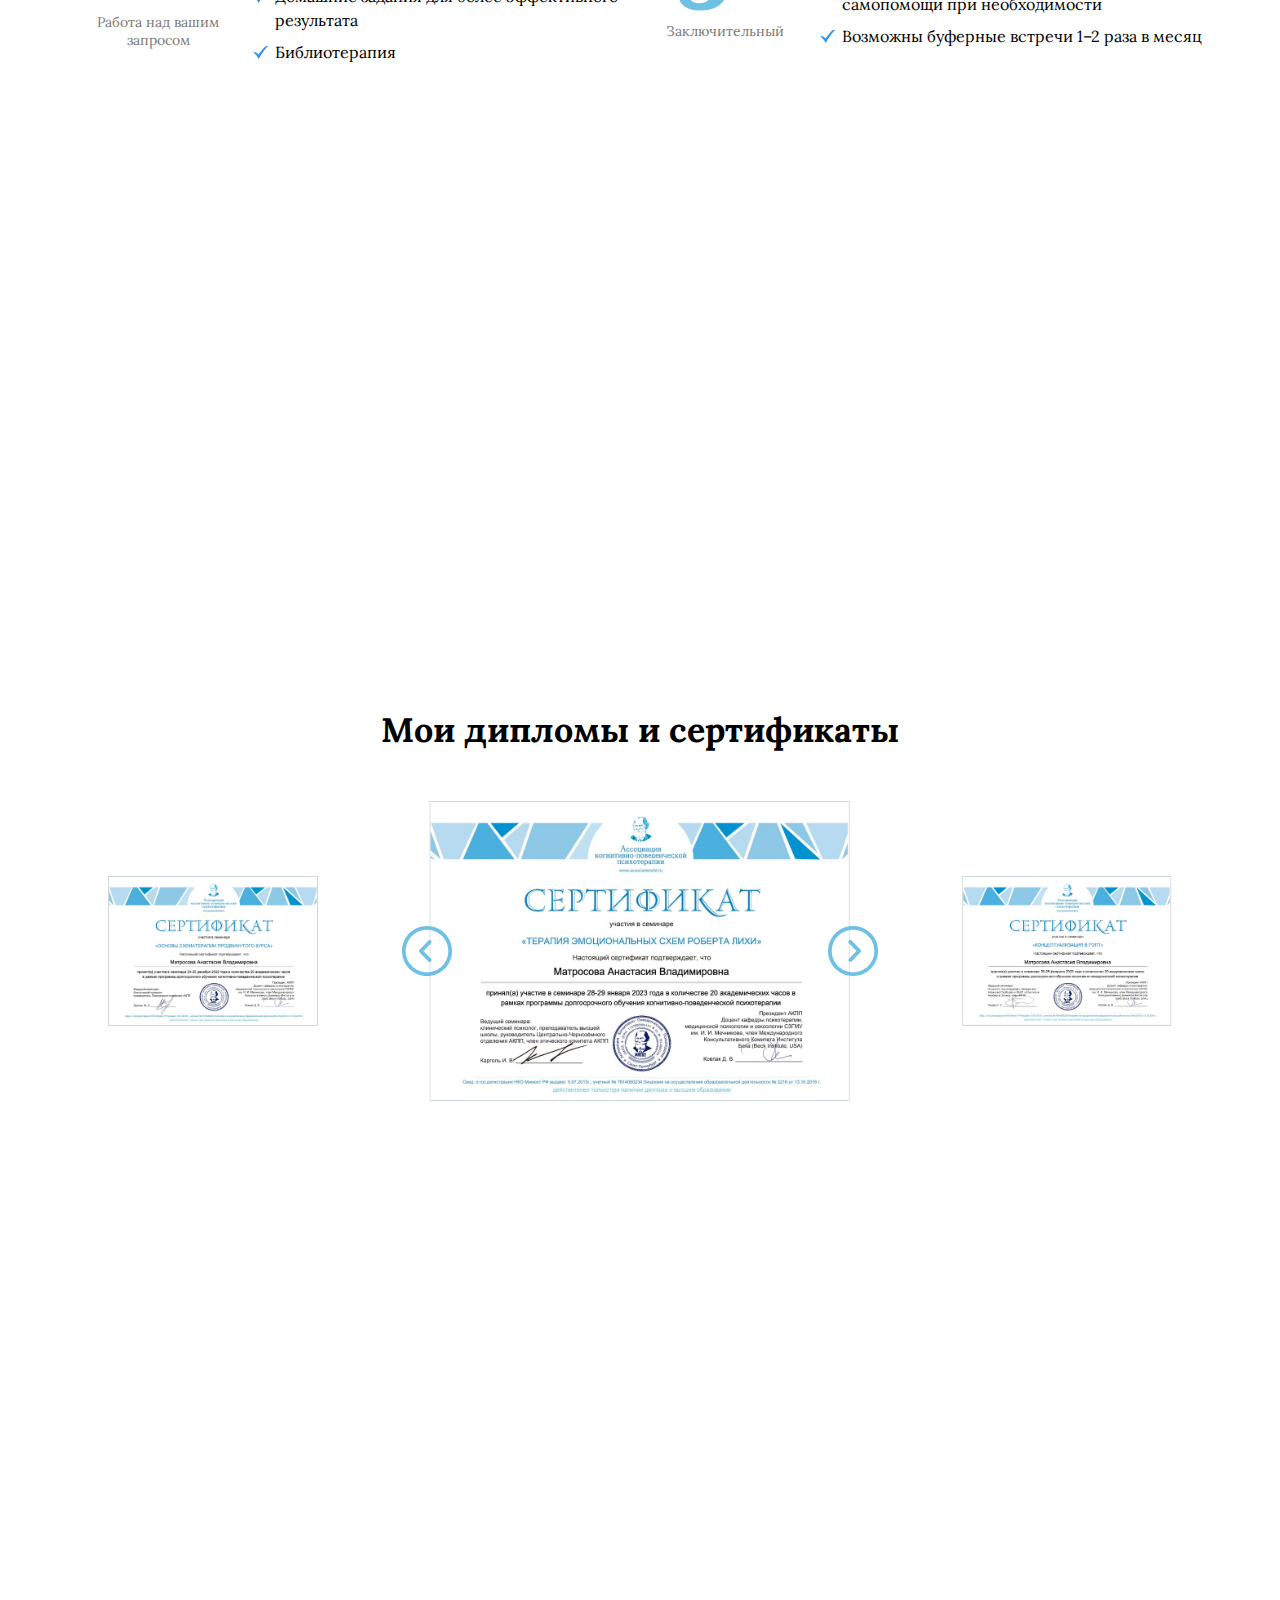
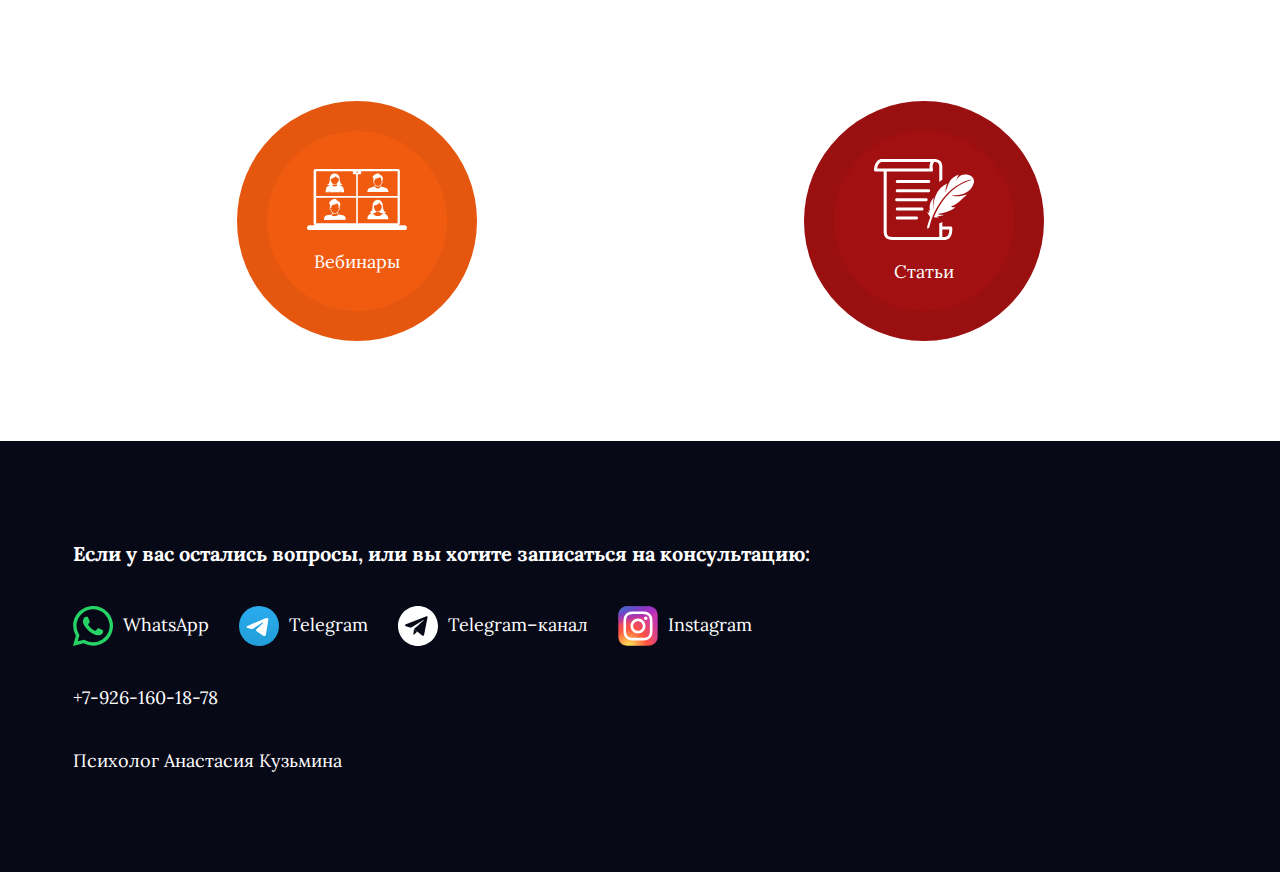
==== commit 650581ab: "add webinars section and footer" ====
--- a/index.html
+++ b/index.html
@@ -18,10 +18,18 @@
         <nav class="top-menu-desktop">
           <h2 class="logo">Психолог Анастасия Кузьмина</h2>
           <ul>
-            <li class="whatsapp"><a href="https://wa.me/79261601876">WhatsApp</a></li>
-            <li class="telegram"><a href="https://t.me/kuzmina_psy">Telegram</a></li>
-            <li class="telegram-channel"><a href="https://t.me/kuzmina_psy_cbt">Telegram–канал</a></li>
-            <li class="instagram"><a href="https://www.instagram.com/kuzmina_psy_cbt/">Instagram</a></li>
+            <li class="whatsapp">
+              <a href="https://wa.me/79261601876">WhatsApp</a>
+            </li>
+            <li class="telegram">
+              <a href="https://t.me/kuzmina_psy">Telegram</a>
+            </li>
+            <li class="telegram-channel">
+              <a href="https://t.me/kuzmina_psy_cbt">Telegram–канал</a>
+            </li>
+            <li class="instagram">
+              <a href="https://www.instagram.com/kuzmina_psy_cbt/">Instagram</a>
+            </li>
             <li>+7-926-160-18-78</li>
           </ul>
         </nav>
@@ -195,106 +203,150 @@
 
     <section class="parallax exit2"></section>
 
-    
     <section class="slider">
-
-
       <h2>Мои дипломы и сертификаты</h2>
       <div class="slider-body">
-        <img class="btn btn-left" src="img/icons/ui/angle-circle-left-icon.svg" alt="">
+        <img class="btn btn-left" src="img/icons/ui/arrow.svg" alt="" />
         <div class="slider-viewport">
+          <div class="slider-item">
+            <img src="img/certificates/cert1.jpg" alt="" />
+          </div>
+          <div class="slider-item">
+            <img src="img/certificates/cert2.jpg" alt="" />
+          </div>
+          <div class="slider-item">
+            <img src="img/certificates/cert3.jpg" alt="" />
+          </div>
+          <div class="slider-item">
+            <img src="img/certificates/cert4.jpg" alt="" />
+          </div>
+          <div class="slider-item">
+            <img src="img/certificates/cert5.jpg" alt="" />
+          </div>
+          <div class="slider-item">
+            <img src="img/certificates/cert6.jpg" alt="" />
+          </div>
+          <div class="slider-item">
+            <img src="img/certificates/diploma1.jpg" alt="" />
+          </div>
+          <div class="slider-item">
+            <img src="img/certificates/diploma2.jpg" alt="" />
+          </div>
+          <div class="slider-item">
+            <img src="img/certificates/cert7.jpg" alt="" />
+          </div>
+          <div class="slider-item">
+            <img src="img/certificates/cert8.jpg" alt="" />
+          </div>
+          <div class="slider-item">
+            <img src="img/certificates/cert9.jpg" alt="" />
+          </div>
+          <div class="slider-item">
+            <img src="img/certificates/cert10.jpg" alt="" />
+          </div>
+          <div class="slider-item">
+            <img src="img/certificates/cert11.jpg" alt="" />
+          </div>
+          <div class="slider-item">
+            <img src="img/certificates/cert12.jpg" alt="" />
+          </div>
+          <div class="slider-item">
+            <img src="img/certificates/cert13.jpg" alt="" />
+          </div>
+          <div class="slider-item">
+            <img src="img/certificates/cert14.jpg" alt="" />
+          </div>
+          <div class="slider-item">
+            <img src="img/certificates/cert15.jpg" alt="" />
+          </div>
+          <div class="slider-item">
+            <img src="img/certificates/cert16.jpg" alt="" />
+          </div>
+          <div class="slider-item">
+            <img src="img/certificates/cert17.jpg" alt="" />
+          </div>
+          <div class="slider-item">
+            <img src="img/certificates/cert18.jpg" alt="" />
+          </div>
+          <div class="slider-item">
+            <img src="img/certificates/cert19.jpg" alt="" />
+          </div>
+          <div class="slider-item">
+            <img src="img/certificates/cert20.jpg" alt="" />
+          </div>
+          <div class="slider-item">
+            <img src="img/certificates/cert21.jpg" alt="" />
+          </div>
+          <div class="slider-item">
+            <img src="img/certificates/cert22.jpg" alt="" />
+          </div>
+          <div class="slider-item">
+            <img src="img/certificates/cert23.jpg" alt="" />
+          </div>
+          <div class="slider-item">
+            <img src="img/certificates/cert24.jpg" alt="" />
+          </div>
+          <div class="slider-item">
+            <img src="img/certificates/cert25.jpg" alt="" />
+          </div>
+          <div class="slider-item">
+            <img src="img/certificates/cert26.jpg" alt="" />
+          </div>
+        </div>
+        <img class="btn btn-right" src="img/icons/ui/arrow.svg" alt="" />
+      </div>
+    </section>
+    <section class="parallax sofa"></section>
+    <section class="webinars">
+      <div class="wrapper">
+        <div class="content">
+          <a href="webinars" class="webinars">
+            <div class="circle-outer">
+              <div class="circle-inner">
+                <img src="img/icons/ui/webinar.svg" alt="" />
+                <p>Вебинары</p>
+              </div>
+            </div>
+          </a>
+
+          <a href="articles" class="articles">
+            <div class="circle-outer">
+              <div class="circle-inner">
+                <img src="img/icons/ui/article.svg" alt="" />
+                <p>Статьи</p>
+              </div>
+            </div>
+          </a>
+
+          <!-- <a href="articles" class="articles">Статьи</a> -->
+        </div>
+      </div>
+    </section>
+    <footer>
+      <div class="wrapper">
+        <h4>
+          Если у вас остались вопросы, или вы хотите записаться на консультацию:
+        </h4>
+        <ul>
+          <li class="whatsapp">
+            <a href="https://wa.me/79261601876">WhatsApp</a>
+          </li>
+          <li class="telegram">
+            <a href="https://t.me/kuzmina_psy">Telegram</a>
+          </li>
+          <li class="telegram-channel">
+            <a href="https://t.me/kuzmina_psy_cbt">Telegram–канал</a>
+          </li>
+          <li class="instagram">
+            <a href="https://www.instagram.com/kuzmina_psy_cbt/">Instagram</a>
+          </li>
           
-          <div class="slider-item">
-            <img src="img/certificates/cert1.jpg" alt="">
-          </div>
-          <div class="slider-item">
-            <img src="img/certificates/cert2.jpg" alt="">
-          </div>
-          <div class="slider-item">
-            <img src="img/certificates/cert3.jpg" alt="">
-          </div>
-          <div class="slider-item">
-            <img src="img/certificates/cert4.jpg" alt="">
-          </div>
-          <div class="slider-item">
-            <img src="img/certificates/cert5.jpg" alt="">
-          </div>
-          <div class="slider-item">
-            <img src="img/certificates/cert6.jpg" alt="">
-          </div>
-          <div class="slider-item">
-            <img src="img/certificates/diploma1.jpg" alt="">
-          </div>
-          <div class="slider-item">
-            <img src="img/certificates/diploma2.jpg" alt="">
-          </div>
-          <div class="slider-item">
-            <img src="img/certificates/cert7.jpg" alt="">
-          </div>
-          <div class="slider-item">
-            <img src="img/certificates/cert8.jpg" alt="">
-          </div>
-          <div class="slider-item">
-            <img src="img/certificates/cert9.jpg" alt="">
-          </div>
-          <div class="slider-item">
-            <img src="img/certificates/cert10.jpg" alt="">
-          </div>
-          <div class="slider-item">
-            <img src="img/certificates/cert11.jpg" alt="">
-          </div>
-          <div class="slider-item">
-            <img src="img/certificates/cert12.jpg" alt="">
-          </div>
-          <div class="slider-item">
-            <img src="img/certificates/cert13.jpg" alt="">
-          </div>
-          <div class="slider-item">
-            <img src="img/certificates/cert14.jpg" alt="">
-          </div>
-          <div class="slider-item">
-            <img src="img/certificates/cert15.jpg" alt="">
-          </div>
-          <div class="slider-item">
-            <img src="img/certificates/cert16.jpg" alt="">
-          </div>
-          <div class="slider-item">
-            <img src="img/certificates/cert17.jpg" alt="">
-          </div>
-          <div class="slider-item">
-            <img src="img/certificates/cert18.jpg" alt="">
-          </div>
-          <div class="slider-item">
-            <img src="img/certificates/cert19.jpg" alt="">
-          </div>
-          <div class="slider-item">
-            <img src="img/certificates/cert20.jpg" alt="">
-          </div>
-          <div class="slider-item">
-            <img src="img/certificates/cert21.jpg" alt="">
-          </div>
-          <div class="slider-item">
-            <img src="img/certificates/cert22.jpg" alt="">
-          </div>
-          <div class="slider-item">
-            <img src="img/certificates/cert23.jpg" alt="">
-          </div>
-          <div class="slider-item">
-            <img src="img/certificates/cert24.jpg" alt="">
-          </div>
-          <div class="slider-item">
-            <img src="img/certificates/cert25.jpg" alt="">
-          </div>
-          <div class="slider-item">
-            <img src="img/certificates/cert26.jpg" alt="">
-          </div>
-        </div>
-        <img class="btn btn-right" src="img/icons/ui/angle-circle-left-icon.svg" alt="">
-      </div>
-    </section>
-    <section class="parallax sofa"></section>
-
-
+        </ul>
+        <p class="phone">+7-926-160-18-78</p>
+        <p class="name">Психолог Анастасия Кузьмина</p>
+
+      </div>
+    </footer>
 
     <div class="fade"></div>
     <script src="script.js"></script>
--- a/style.css
+++ b/style.css
@@ -5,6 +5,15 @@
   --light-gray-color: #7a7a7a;
   --green-color: #61ce70;
   --very-light-gray-color: #d1d8db;
+  --almost-black-color: #070917;
+  --light-orange-color: #f05b10;
+  --dark-orange-color: #E5570F;
+  --dark-red-color: #9A0F10;
+  --lighter-red-color: #A21011;
+
+
+  
+
 }
 
 /*----------------------------------COMMON-----------------------------------------*/
@@ -229,12 +238,6 @@
   padding-top: 10px;
 }
 
-/* .what-i-work-with .request ul li {
-  list-style: none;
-  padding: 4px 0 4px 0px;
-  font-family: "Lora", serif;
-  position: relative;
-}  */
 
 .what-i-work-with .request {
   /* width: 33%; */
@@ -478,6 +481,7 @@
   margin: 0 auto;
   border: 1px solid var(--very-light-gray-color);
   cursor: pointer;
+
 }
 
 .slider-body .btn {
@@ -537,12 +541,167 @@
   z-index: 2;
 }
 
-/* .large-slider-item::before{
-  position: fixed;
-  top:0;
-  left: 0;
-  content:'';
-  width: 100vw;
-  height:100vh;
-  background: rgba(0, 0,0, 0.5);
-} */+
+
+/*----------------------------------END OF SLIDER----------------------------------------------*/
+
+/*----------------------------------WEBINARS----------------------------------------------*/
+
+.webinars .content{
+  margin: 100px 0;
+  display: flex;
+  justify-content:space-around;
+  align-items: center;
+  
+}
+
+
+
+.webinars .circle-outer {
+  height: 240px;
+  width: 240px;
+  border-radius: 50%;
+  background: var(--dark-orange-color);
+  display: flex;
+  align-items:center;
+  justify-content:center;
+  transition: height 1s ease, width 1s ease;
+
+
+
+}
+
+/* .webinars .circle-outer:hover {
+  height: 210px;
+  width: 210px;
+} */
+
+.webinars .circle-inner {
+  height: 180px;
+  width: 180px;
+  border-radius: 50%;
+  background: var(--light-orange-color);
+  display: flex;
+  flex-direction: column;
+  align-items: center;
+  justify-content: center;
+  transition: all 1s ease;
+  
+}
+
+.webinars .circle-inner:hover {
+  height: 200px;
+  width: 200px;
+}
+
+.webinars .articles .circle-outer{
+  background: var(--dark-red-color);
+}
+
+.webinars .articles .circle-inner{
+  background: var(--lighter-red-color);
+}
+
+
+/* .webinars .circle-inner:hover {
+  height: 240px;
+  width: 240px;
+} */
+
+.webinars .circle-inner img{
+  width: 100px;
+}
+
+.webinars a{
+  text-decoration: none;
+}
+
+.webinars .circle-inner p{
+  margin-top: 20px;
+  color: #fff;
+  font-size: 18px;
+}
+
+
+
+/*----------------------------------END OF WEBINARS----------------------------------------------*/
+
+
+
+/*----------------------------------FOOTER----------------------------------------------*/
+
+footer {
+  background: var(--almost-black-color);
+  
+  padding:100px 0;
+  color: #fff;
+}
+
+footer h4 {
+  font-size:20px;
+}
+
+footer ul {
+  margin-top: 40px;
+  display: flex;
+  gap: 30px;
+}
+
+footer ul li {
+  list-style: none;
+  font-size: 18px;
+}
+
+footer ul li a{
+  text-decoration: none;
+  color: #fff;
+  transition: all 0.5s ease;
+}
+
+footer ul li a:hover{
+  text-decoration: underline;
+  font-size: 20px;
+}
+
+
+footer .whatsapp a::before {
+  width:40px;
+  height: 40px;
+
+  vertical-align: middle;
+  margin-right: 10px; 
+}
+
+footer .telegram a::before {
+  width:40px;
+  height: 40px;
+  vertical-align: middle;
+  margin-right: 10px; 
+}
+
+footer .telegram-channel a::before {
+  /* content: "";
+  display: inline-block; */
+  background: url(img/icons/social-media/telegram-channel-white.svg);
+  width:40px;
+  height: 40px;
+  vertical-align: middle;
+  margin-right: 10px; 
+  /* width: 20px;
+  height: 20px;
+  vertical-align: text-top;
+  margin-right: 5px; */
+}
+
+footer .instagram a::before {
+  width:40px;
+  height: 40px;
+  vertical-align: middle;
+  margin-right: 10px; 
+}
+
+
+footer .phone, footer .name {
+  margin-top:40px;
+  font-size:18px;
+}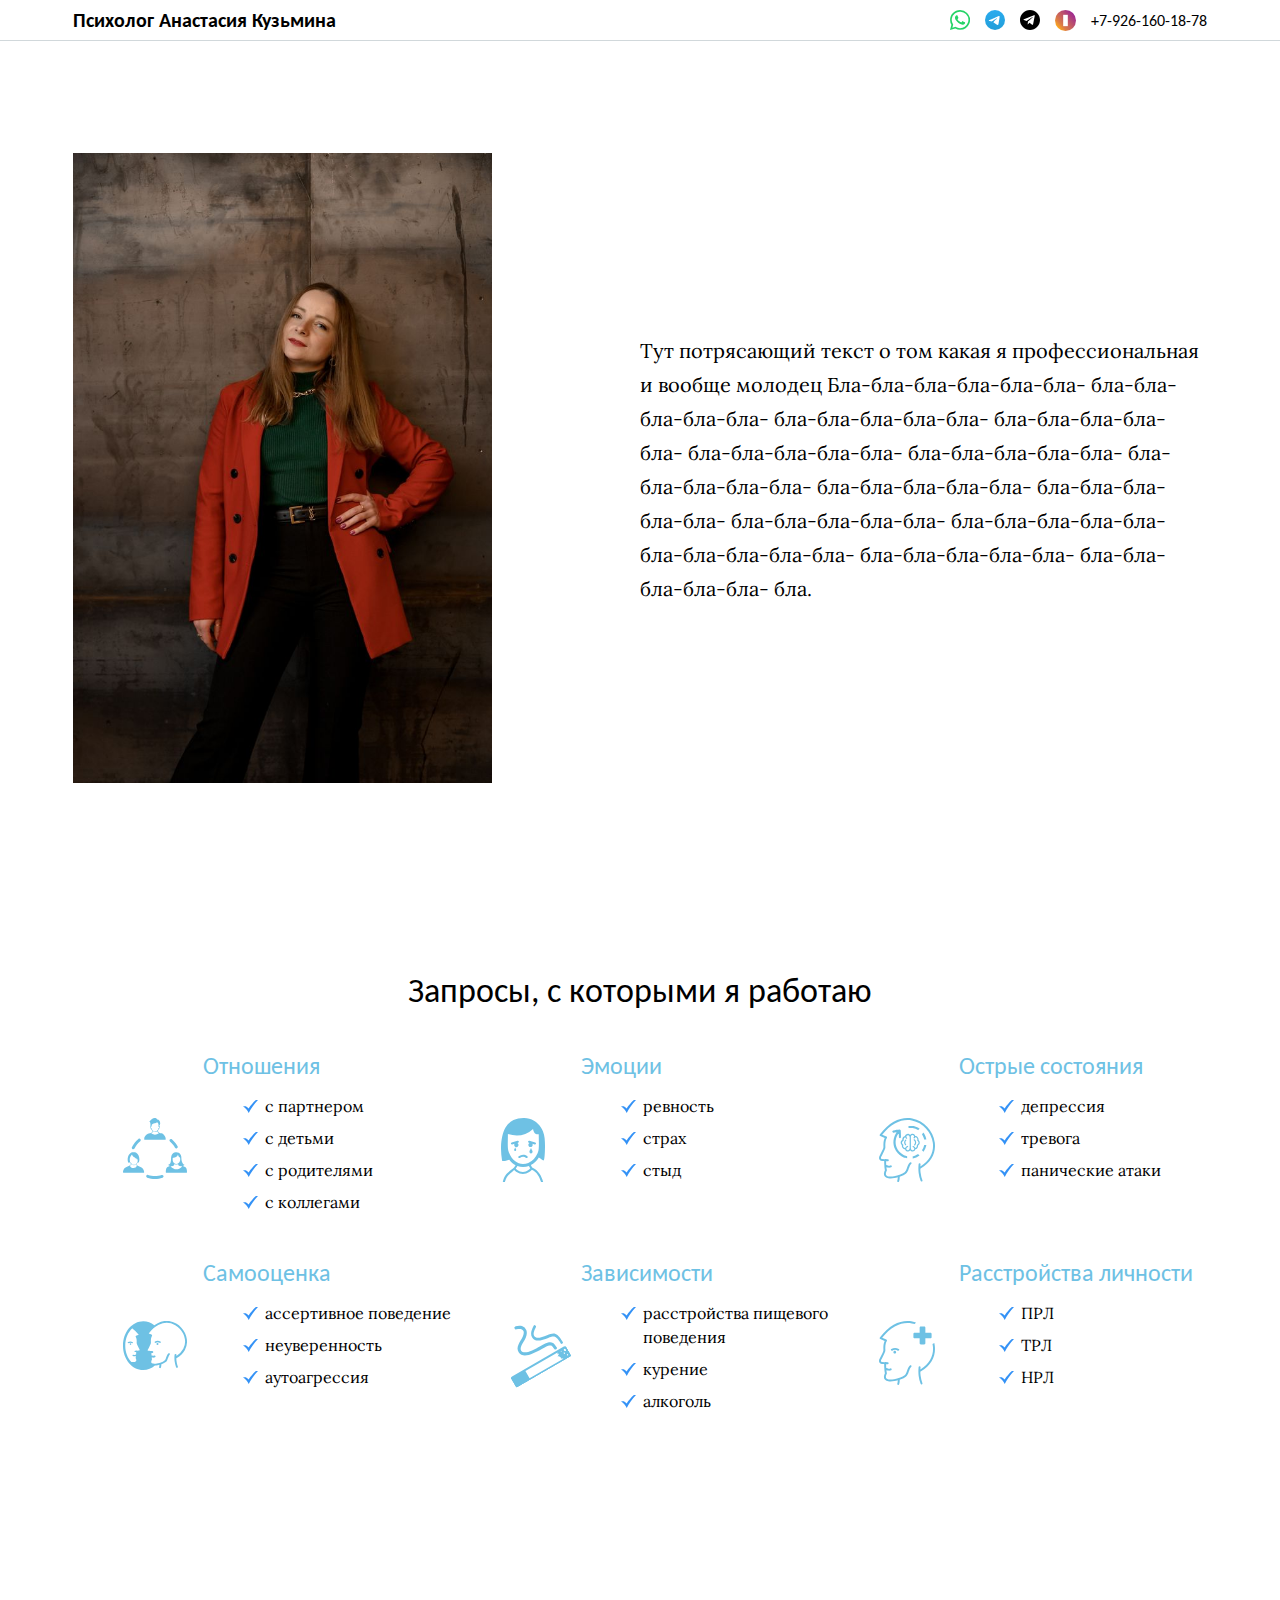
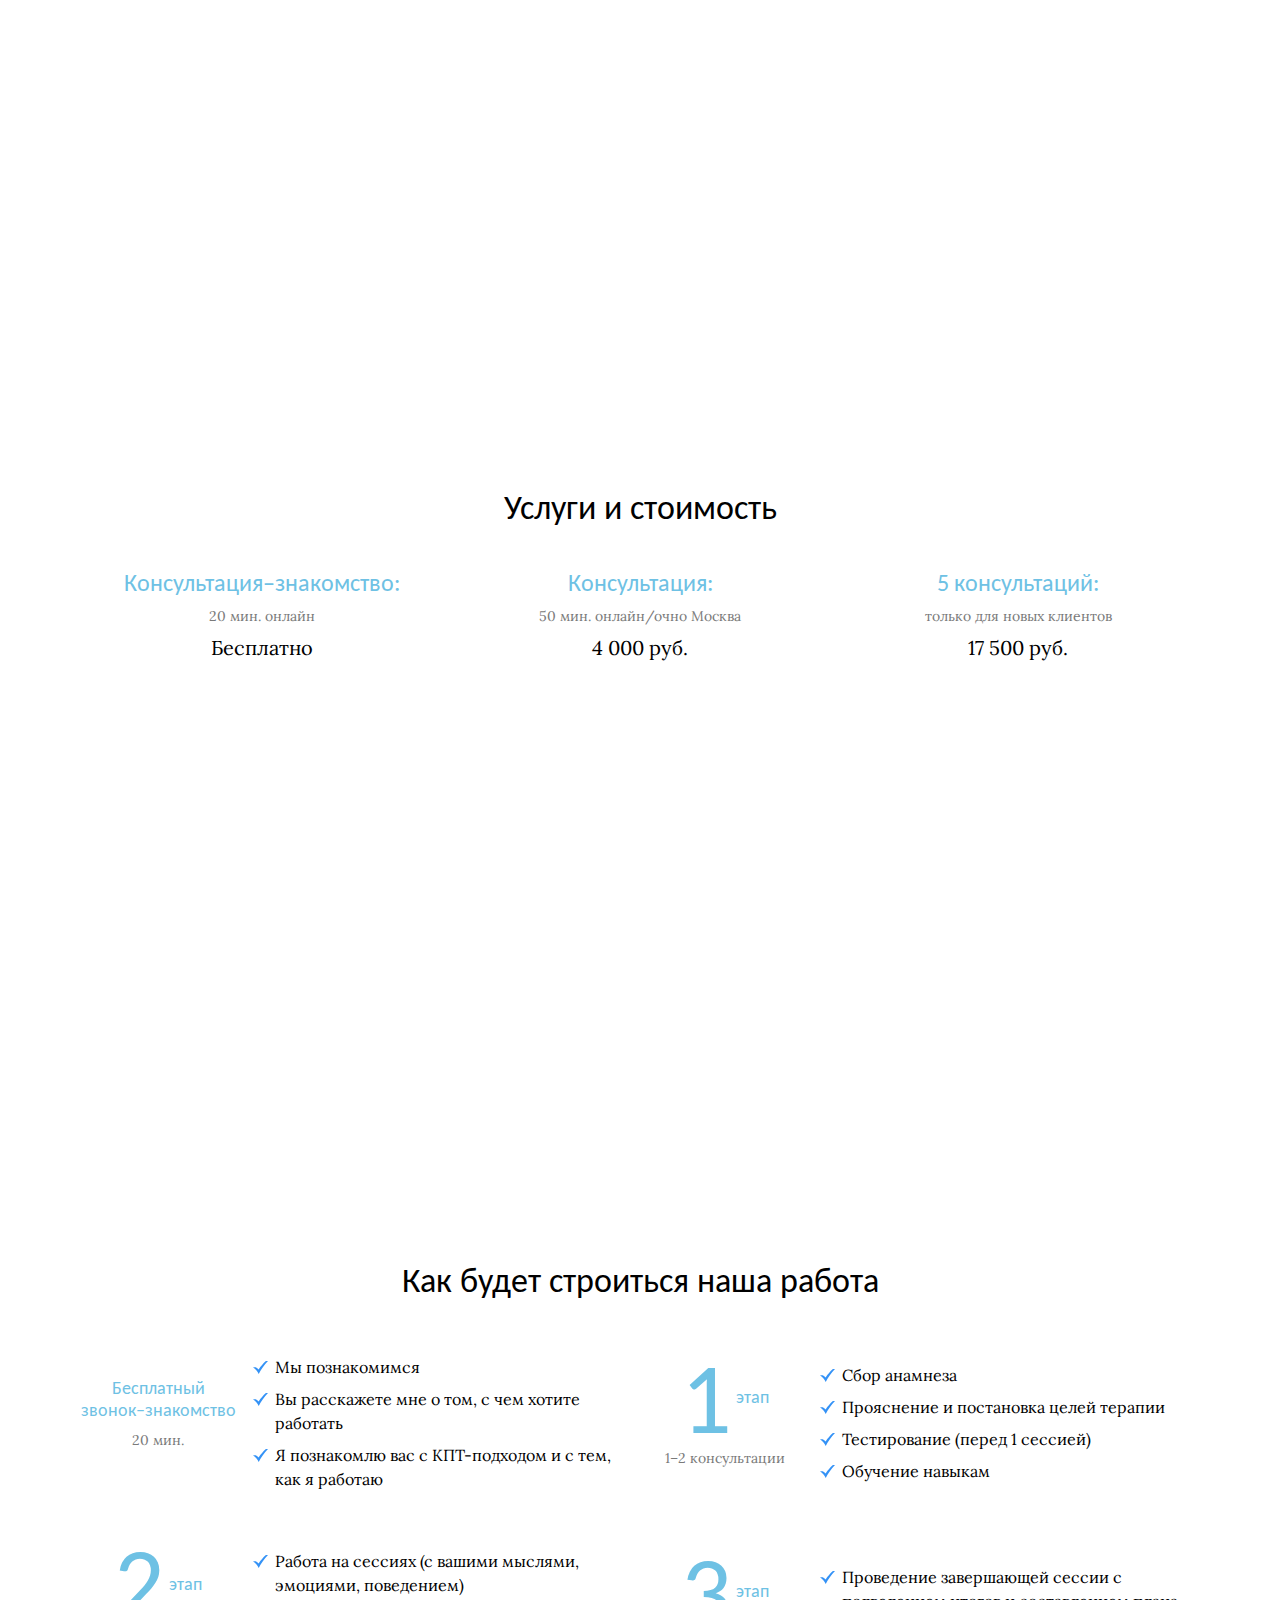
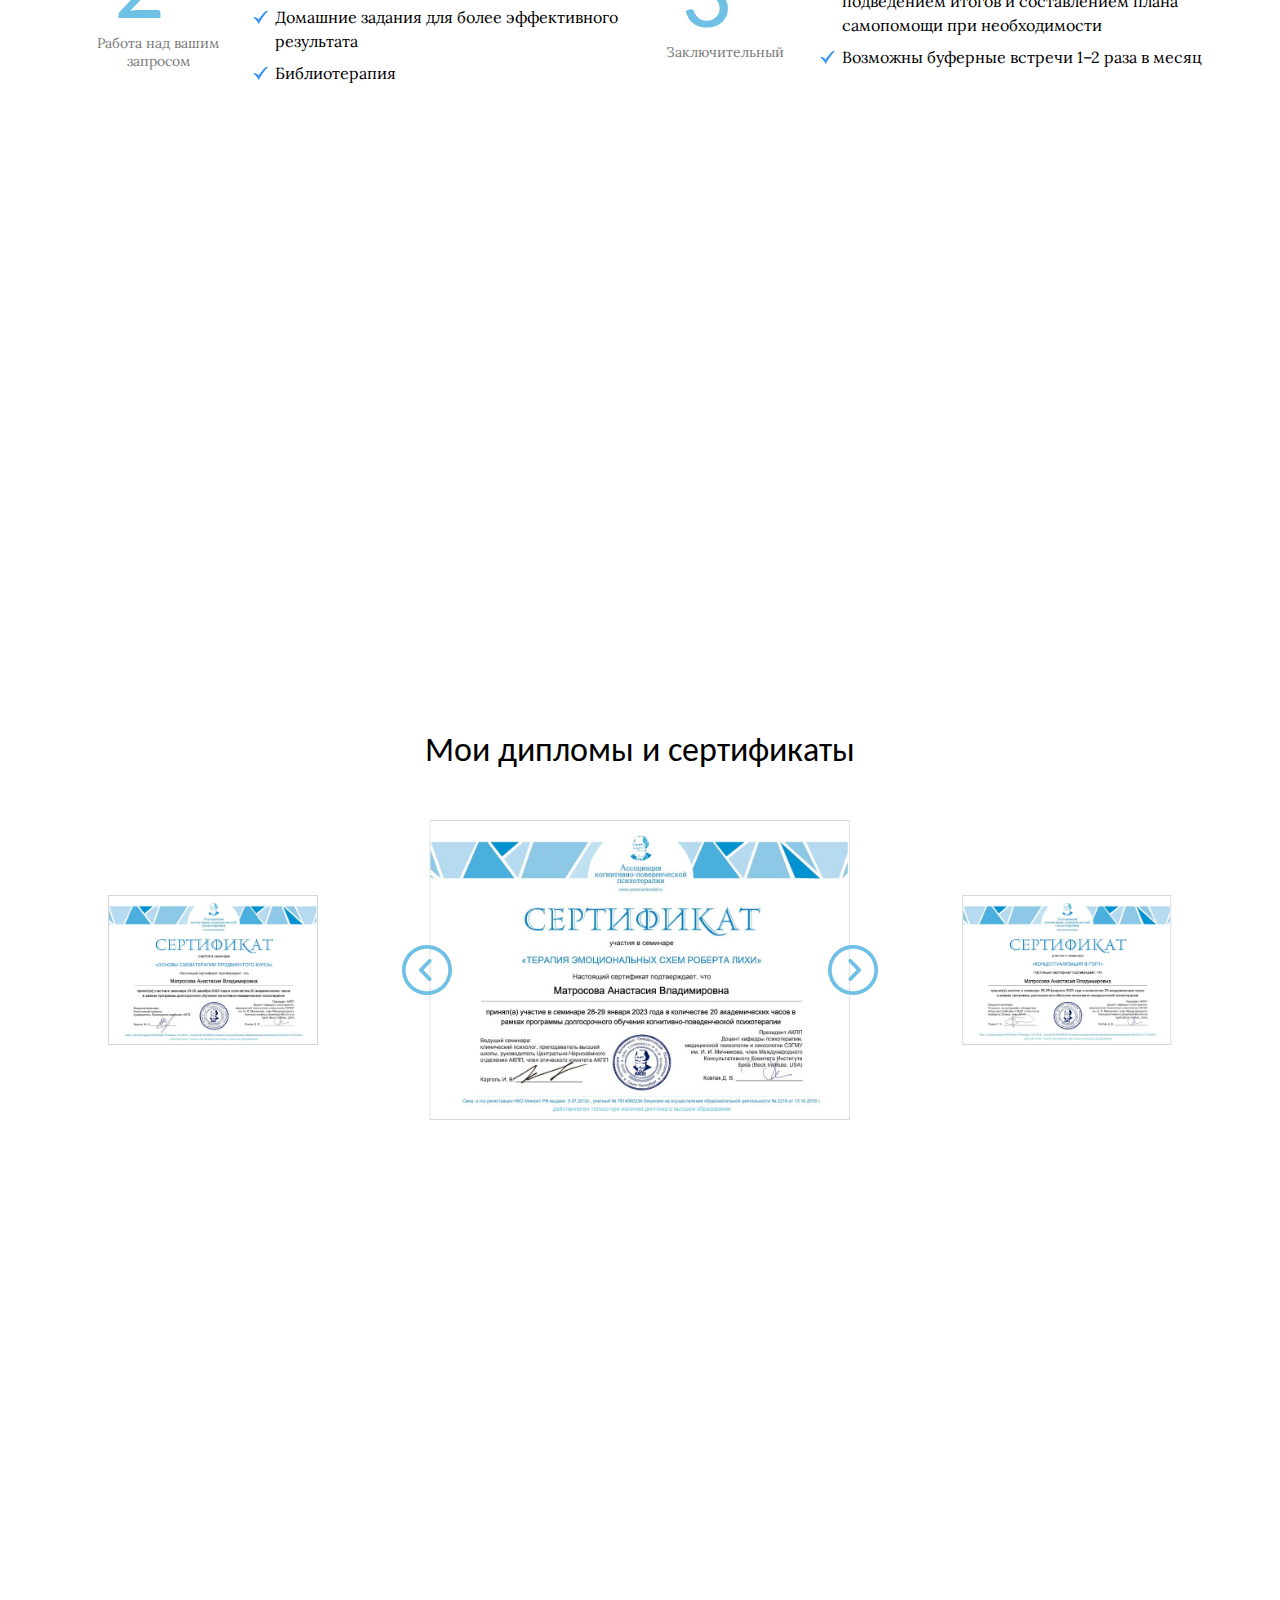
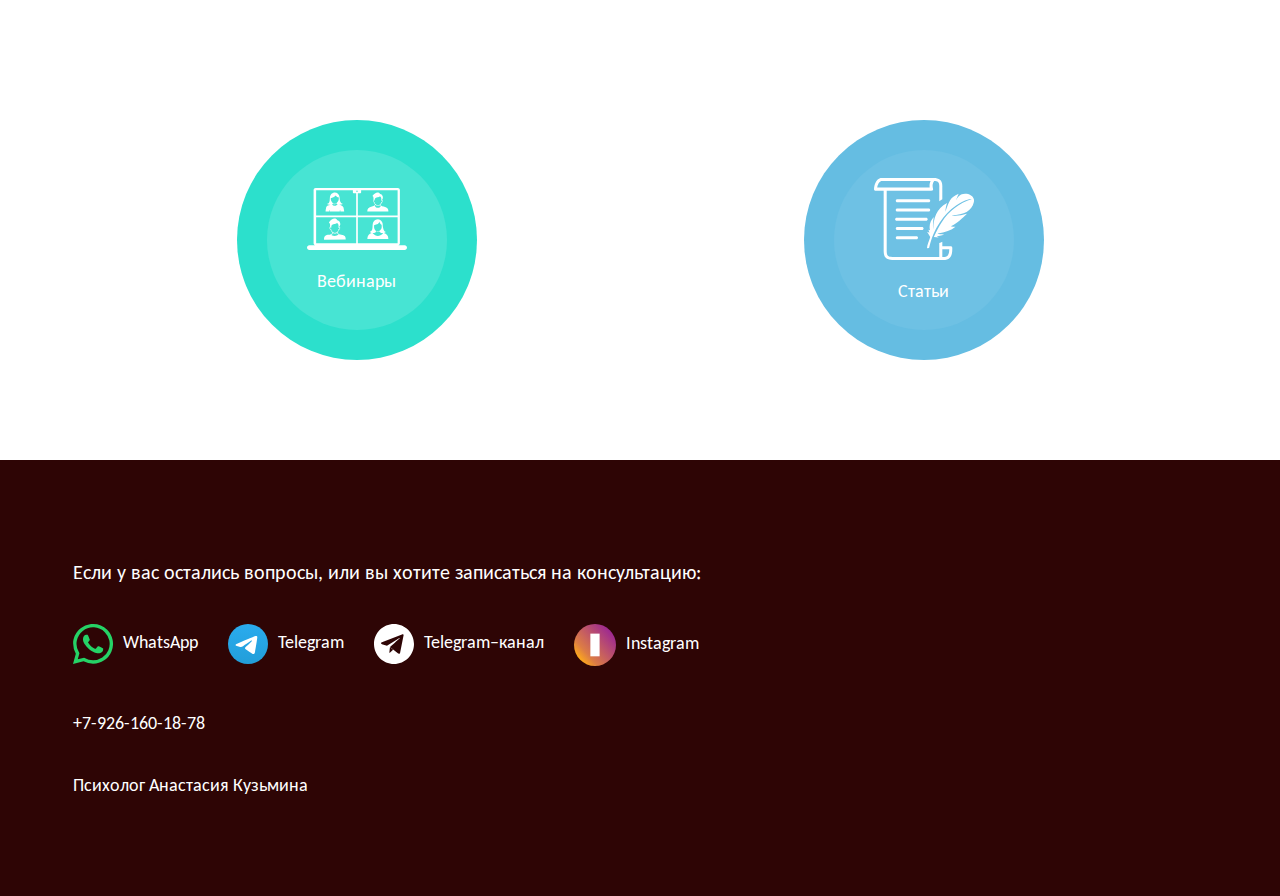
==== commit 5042dc67: "add webinars and articles" ====
--- a/index.html
+++ b/index.html
@@ -4,7 +4,8 @@
     <meta charset="UTF-8" />
     <meta name="viewport" content="width=device-width, initial-scale=1.0" />
     <title>Психолог Анастасия Кузьмина</title>
-    <link rel="stylesheet" href="style.css" />
+    <link rel="stylesheet" href="common.css" />
+    <link rel="stylesheet" href="main.css" />
     <link rel="preconnect" href="https://fonts.googleapis.com" />
     <link rel="preconnect" href="https://fonts.gstatic.com" crossorigin />
     <link
@@ -16,19 +17,19 @@
     <header>
       <div class="wrapper">
         <nav class="top-menu-desktop">
-          <h2 class="logo">Психолог Анастасия Кузьмина</h2>
+          <a class="logo" href="/"><h2>Психолог Анастасия Кузьмина</h2></a>
           <ul>
             <li class="whatsapp">
-              <a href="https://wa.me/79261601876">WhatsApp</a>
+              <a href="https://wa.me/79261601876"></a>
             </li>
             <li class="telegram">
-              <a href="https://t.me/kuzmina_psy">Telegram</a>
+              <a href="https://t.me/kuzmina_psy"></a>
             </li>
             <li class="telegram-channel">
-              <a href="https://t.me/kuzmina_psy_cbt">Telegram–канал</a>
+              <a href="https://t.me/kuzmina_psy_cbt"></a>
             </li>
             <li class="instagram">
-              <a href="https://www.instagram.com/kuzmina_psy_cbt/">Instagram</a>
+              <a href="https://www.instagram.com/kuzmina_psy_cbt/"></a>
             </li>
             <li>+7-926-160-18-78</li>
           </ul>
@@ -36,292 +37,296 @@
       </div>
     </header>
 
-    <div class="wrapper">
-      <section class="hero-section">
-        <div class="left">
-          <img src="img/main.jpg" alt="" />
-        </div>
-        <div class="right">
-          Tут потрясающий текст о том какая я профессиональная и вообще молодец
-          Бла-бла-бла-бла-бла-бла- бла-бла-бла-бла-бла- бла-бла-бла-бла-бла-
-          бла-бла-бла-бла-бла- бла-бла-бла-бла-бла- бла-бла-бла-бла-бла-
-          бла-бла-бла-бла-бла- бла-бла-бла-бла-бла- бла-бла-бла-бла-бла-
-          бла-бла-бла-бла-бла- бла-бла-бла-бла-бла- бла-бла-бла-бла-бла-
-          бла-бла-бла-бла-бла- бла-бла-бла-бла-бла- бла.
+    <div class="page-content">
+      <div class="wrapper">
+        <section class="hero-section">
+          <div class="left">
+            <img src="img/main.jpg" alt="" />
+          </div>
+          <div class="right">
+            Tут потрясающий текст о том какая я профессиональная и вообще
+            молодец Бла-бла-бла-бла-бла-бла- бла-бла-бла-бла-бла-
+            бла-бла-бла-бла-бла- бла-бла-бла-бла-бла- бла-бла-бла-бла-бла-
+            бла-бла-бла-бла-бла- бла-бла-бла-бла-бла- бла-бла-бла-бла-бла-
+            бла-бла-бла-бла-бла- бла-бла-бла-бла-бла- бла-бла-бла-бла-бла-
+            бла-бла-бла-бла-бла- бла-бла-бла-бла-бла- бла-бла-бла-бла-бла- бла.
+          </div>
+        </section>
+      </div>
+
+      <section class="what-i-work-with">
+        <div class="wrapper">
+          <h2>Запросы, с которыми я работаю</h2>
+          <div class="content">
+            <div class="request relationships">
+              <h4>Отношения</h4>
+              <ul>
+                <li>с партнером</li>
+                <li>с детьми</li>
+                <li>с родителями</li>
+                <li>с коллегами</li>
+              </ul>
+            </div>
+            <div class="request emotions">
+              <h4>Эмоции</h4>
+              <ul>
+                <li>ревность</li>
+                <li>страх</li>
+                <li>стыд</li>
+              </ul>
+            </div>
+            <div class="request conditions">
+              <h4>Острые состояния</h4>
+              <ul>
+                <li>депрессия</li>
+                <li>тревога</li>
+                <li>панические атаки</li>
+              </ul>
+            </div>
+            <div class="request self-esteem">
+              <h4>Самооценка</h4>
+              <ul>
+                <li>ассертивное поведение</li>
+                <li>неуверенность</li>
+                <li>аутоагрессия</li>
+              </ul>
+            </div>
+            <div class="request addictions">
+              <h4>Зависимости</h4>
+              <ul>
+                <li>расстройства пищевого поведения</li>
+                <li>курение</li>
+                <li>алкоголь</li>
+              </ul>
+            </div>
+            <div class="request disorders">
+              <h4>Расстройства личности</h4>
+              <ul>
+                <li>ПРЛ</li>
+                <li>ТРЛ</li>
+                <li>НРЛ</li>
+              </ul>
+            </div>
+          </div>
+        </div>
+      </section>
+
+      <section class="parallax face"></section>
+
+      <section class="prices">
+        <div class="wrapper">
+          <h2>Услуги и стоимость</h2>
+          <div class="content">
+            <div class="service">
+              <h4>Консультация–знакомство:</h4>
+              <div class="comment">20 мин. онлайн</div>
+              <div class="price">Бесплатно</div>
+            </div>
+            <div class="service">
+              <h4>Консультация:</h4>
+              <div class="comment">50 мин. онлайн/очно Москва</div>
+              <div class="price">4 000 руб.</div>
+            </div>
+            <div class="service">
+              <h4>5 консультаций:</h4>
+              <div class="comment">только для новых клиентов</div>
+              <div class="price">17 500 руб.</div>
+            </div>
+          </div>
+        </div>
+      </section>
+
+      <section class="parallax exit"></section>
+
+      <section class="work-progress">
+        <div class="wrapper">
+          <h2>Как будет строиться наша работа</h2>
+
+          <div class="content">
+            <div class="stage">
+              <div class="label">
+                <h4>
+                  Бесплатный <span class="nowrap"> звонок–знакомство</span>
+                </h4>
+                <div class="comment">20 мин.</div>
+              </div>
+
+              <ul>
+                <li>Мы познакомимся</li>
+                <li>Вы расскажете мне о том, с чем хотите работать</li>
+                <li>Я познакомлю вас с КПТ-подходом и с тем, как я работаю</li>
+              </ul>
+            </div>
+            <div class="stage">
+              <div class="label">
+                <h4><span class="number">1</span> этап</h4>
+                <div class="comment">1–2 консультации</div>
+              </div>
+
+              <ul>
+                <li>Сбор анамнеза</li>
+                <li>Прояснение и постановка целей терапии</li>
+                <li>Тестирование (перед 1 сессией)</li>
+                <li>Обучение навыкам</li>
+              </ul>
+            </div>
+            <div class="stage">
+              <div class="label">
+                <h4>
+                  <span class="number">2</span
+                  ><span class="stage-label"> этап</span>
+                </h4>
+                <div class="comment">Работа над вашим запросом</div>
+              </div>
+
+              <ul>
+                <li>
+                  Работа на сессиях (с вашими мыслями, эмоциями, поведением)
+                </li>
+                <li>Домашние задания для более эффективного результата</li>
+                <li>Библиотерапия</li>
+              </ul>
+            </div>
+            <div class="stage">
+              <div class="label">
+                <h4><span class="number">3</span> этап</h4>
+                <div class="comment">Заключительный</div>
+              </div>
+
+              <ul>
+                <li>
+                  Проведение завершающей сессии с подведением итогов и
+                  составлением плана самопомощи при необходимости
+                </li>
+                <li>Возможны буферные встречи 1–2 раза в месяц</li>
+              </ul>
+            </div>
+          </div>
+        </div>
+      </section>
+
+      <section class="parallax exit2"></section>
+
+      <section class="slider">
+        <h2>Мои дипломы и сертификаты</h2>
+        <div class="slider-body">
+          <img class="btn btn-left" src="img/icons/ui/arrow.svg" alt="" />
+          <div class="slider-viewport">
+            <div class="slider-item">
+              <img src="img/certificates/cert1.jpg" alt="" />
+            </div>
+            <div class="slider-item">
+              <img src="img/certificates/cert2.jpg" alt="" />
+            </div>
+            <div class="slider-item">
+              <img src="img/certificates/cert3.jpg" alt="" />
+            </div>
+            <div class="slider-item">
+              <img src="img/certificates/cert4.jpg" alt="" />
+            </div>
+            <div class="slider-item">
+              <img src="img/certificates/cert5.jpg" alt="" />
+            </div>
+            <div class="slider-item">
+              <img src="img/certificates/cert6.jpg" alt="" />
+            </div>
+            <div class="slider-item">
+              <img src="img/certificates/diploma1.jpg" alt="" />
+            </div>
+            <div class="slider-item">
+              <img src="img/certificates/diploma2.jpg" alt="" />
+            </div>
+            <div class="slider-item">
+              <img src="img/certificates/cert7.jpg" alt="" />
+            </div>
+            <div class="slider-item">
+              <img src="img/certificates/cert8.jpg" alt="" />
+            </div>
+            <div class="slider-item">
+              <img src="img/certificates/cert9.jpg" alt="" />
+            </div>
+            <div class="slider-item">
+              <img src="img/certificates/cert10.jpg" alt="" />
+            </div>
+            <div class="slider-item">
+              <img src="img/certificates/cert11.jpg" alt="" />
+            </div>
+            <div class="slider-item">
+              <img src="img/certificates/cert12.jpg" alt="" />
+            </div>
+            <div class="slider-item">
+              <img src="img/certificates/cert13.jpg" alt="" />
+            </div>
+            <div class="slider-item">
+              <img src="img/certificates/cert14.jpg" alt="" />
+            </div>
+            <div class="slider-item">
+              <img src="img/certificates/cert15.jpg" alt="" />
+            </div>
+            <div class="slider-item">
+              <img src="img/certificates/cert16.jpg" alt="" />
+            </div>
+            <div class="slider-item">
+              <img src="img/certificates/cert17.jpg" alt="" />
+            </div>
+            <div class="slider-item">
+              <img src="img/certificates/cert18.jpg" alt="" />
+            </div>
+            <div class="slider-item">
+              <img src="img/certificates/cert19.jpg" alt="" />
+            </div>
+            <div class="slider-item">
+              <img src="img/certificates/cert20.jpg" alt="" />
+            </div>
+            <div class="slider-item">
+              <img src="img/certificates/cert21.jpg" alt="" />
+            </div>
+            <div class="slider-item">
+              <img src="img/certificates/cert22.jpg" alt="" />
+            </div>
+            <div class="slider-item">
+              <img src="img/certificates/cert23.jpg" alt="" />
+            </div>
+            <div class="slider-item">
+              <img src="img/certificates/cert24.jpg" alt="" />
+            </div>
+            <div class="slider-item">
+              <img src="img/certificates/cert25.jpg" alt="" />
+            </div>
+            <div class="slider-item">
+              <img src="img/certificates/cert26.jpg" alt="" />
+            </div>
+          </div>
+          <img class="btn btn-right" src="img/icons/ui/arrow.svg" alt="" />
+        </div>
+      </section>
+      <section class="parallax sofa"></section>
+      <section class="webinars">
+        <div class="wrapper">
+          <div class="content">
+            <a href="webinars" class="webinars">
+              <div class="circle-outer">
+                <div class="circle-inner">
+                  <img src="img/icons/ui/webinar.svg" alt="" />
+                  <p>Вебинары</p>
+                </div>
+              </div>
+            </a>
+
+            <a href="articles" class="articles">
+              <div class="circle-outer">
+                <div class="circle-inner">
+                  <img src="img/icons/ui/article.svg" alt="" />
+                  <p>Статьи</p>
+                </div>
+              </div>
+            </a>
+
+            <!-- <a href="articles" class="articles">Статьи</a> -->
+          </div>
         </div>
       </section>
     </div>
-
-    <section class="what-i-work-with">
-      <div class="wrapper">
-        <h2>Запросы, с которыми я работаю</h2>
-        <div class="content">
-          <div class="request relationships">
-            <h4>Отношения</h4>
-            <ul>
-              <li>с партнером</li>
-              <li>с детьми</li>
-              <li>с родителями</li>
-              <li>с коллегами</li>
-            </ul>
-          </div>
-          <div class="request emotions">
-            <h4>Эмоции</h4>
-            <ul>
-              <li>ревность</li>
-              <li>страх</li>
-              <li>стыд</li>
-            </ul>
-          </div>
-          <div class="request conditions">
-            <h4>Острые состояния</h4>
-            <ul>
-              <li>депрессия</li>
-              <li>тревога</li>
-              <li>панические атаки</li>
-            </ul>
-          </div>
-          <div class="request self-esteem">
-            <h4>Самооценка</h4>
-            <ul>
-              <li>ассертивное поведение</li>
-              <li>неуверенность</li>
-              <li>аутоагрессия</li>
-            </ul>
-          </div>
-          <div class="request addictions">
-            <h4>Зависимости</h4>
-            <ul>
-              <li>расстройства пищевого поведения</li>
-              <li>курение</li>
-              <li>алкоголь</li>
-            </ul>
-          </div>
-          <div class="request disorders">
-            <h4>Расстройства личности</h4>
-            <ul>
-              <li>ПРЛ</li>
-              <li>ТРЛ</li>
-              <li>НРЛ</li>
-            </ul>
-          </div>
-        </div>
-      </div>
-    </section>
-
-    <section class="parallax face"></section>
-
-    <section class="prices">
-      <div class="wrapper">
-        <h2>Услуги и стоимость</h2>
-        <div class="content">
-          <div class="service">
-            <h4>Консультация–знакомство:</h4>
-            <div class="comment">20 мин. онлайн</div>
-            <div class="price">Бесплатно</div>
-          </div>
-          <div class="service">
-            <h4>Консультация:</h4>
-            <div class="comment">50 мин. онлайн/очно Москва</div>
-            <div class="price">4 000 руб.</div>
-          </div>
-          <div class="service">
-            <h4>5 консультаций:</h4>
-            <div class="comment">только для новых клиентов</div>
-            <div class="price">17 500 руб.</div>
-          </div>
-        </div>
-      </div>
-    </section>
-
-    <section class="parallax exit"></section>
-
-    <section class="work-progress">
-      <div class="wrapper">
-        <h2>Как будет строиться наша работа</h2>
-
-        <div class="content">
-          <div class="stage">
-            <div class="label">
-              <h4>Бесплатный <span class="nowrap"> звонок–знакомство</span></h4>
-              <div class="comment">20 мин.</div>
-            </div>
-
-            <ul>
-              <li>Мы познакомимся</li>
-              <li>Вы расскажете мне о том, с чем хотите работать</li>
-              <li>Я познакомлю вас с КПТ-подходом и с тем, как я работаю</li>
-            </ul>
-          </div>
-          <div class="stage">
-            <div class="label">
-              <h4><span class="number">1</span> этап</h4>
-              <div class="comment">1–2 консультации</div>
-            </div>
-
-            <ul>
-              <li>Сбор анамнеза</li>
-              <li>Прояснение и постановка целей терапии</li>
-              <li>Тестирование (перед 1 сессией)</li>
-              <li>Обучение навыкам</li>
-            </ul>
-          </div>
-          <div class="stage">
-            <div class="label">
-              <h4>
-                <span class="number">2</span
-                ><span class="stage-label"> этап</span>
-              </h4>
-              <div class="comment">Работа над вашим запросом</div>
-            </div>
-
-            <ul>
-              <li>
-                Работа на сессиях (с вашими мыслями, эмоциями, поведением)
-              </li>
-              <li>Домашние задания для более эффективного результата</li>
-              <li>Библиотерапия</li>
-            </ul>
-          </div>
-          <div class="stage">
-            <div class="label">
-              <h4><span class="number">3</span> этап</h4>
-              <div class="comment">Заключительный</div>
-            </div>
-
-            <ul>
-              <li>
-                Проведение завершающей сессии с подведением итогов и
-                составлением плана самопомощи при необходимости
-              </li>
-              <li>Возможны буферные встречи 1–2 раза в месяц</li>
-            </ul>
-          </div>
-        </div>
-      </div>
-    </section>
-
-    <section class="parallax exit2"></section>
-
-    <section class="slider">
-      <h2>Мои дипломы и сертификаты</h2>
-      <div class="slider-body">
-        <img class="btn btn-left" src="img/icons/ui/arrow.svg" alt="" />
-        <div class="slider-viewport">
-          <div class="slider-item">
-            <img src="img/certificates/cert1.jpg" alt="" />
-          </div>
-          <div class="slider-item">
-            <img src="img/certificates/cert2.jpg" alt="" />
-          </div>
-          <div class="slider-item">
-            <img src="img/certificates/cert3.jpg" alt="" />
-          </div>
-          <div class="slider-item">
-            <img src="img/certificates/cert4.jpg" alt="" />
-          </div>
-          <div class="slider-item">
-            <img src="img/certificates/cert5.jpg" alt="" />
-          </div>
-          <div class="slider-item">
-            <img src="img/certificates/cert6.jpg" alt="" />
-          </div>
-          <div class="slider-item">
-            <img src="img/certificates/diploma1.jpg" alt="" />
-          </div>
-          <div class="slider-item">
-            <img src="img/certificates/diploma2.jpg" alt="" />
-          </div>
-          <div class="slider-item">
-            <img src="img/certificates/cert7.jpg" alt="" />
-          </div>
-          <div class="slider-item">
-            <img src="img/certificates/cert8.jpg" alt="" />
-          </div>
-          <div class="slider-item">
-            <img src="img/certificates/cert9.jpg" alt="" />
-          </div>
-          <div class="slider-item">
-            <img src="img/certificates/cert10.jpg" alt="" />
-          </div>
-          <div class="slider-item">
-            <img src="img/certificates/cert11.jpg" alt="" />
-          </div>
-          <div class="slider-item">
-            <img src="img/certificates/cert12.jpg" alt="" />
-          </div>
-          <div class="slider-item">
-            <img src="img/certificates/cert13.jpg" alt="" />
-          </div>
-          <div class="slider-item">
-            <img src="img/certificates/cert14.jpg" alt="" />
-          </div>
-          <div class="slider-item">
-            <img src="img/certificates/cert15.jpg" alt="" />
-          </div>
-          <div class="slider-item">
-            <img src="img/certificates/cert16.jpg" alt="" />
-          </div>
-          <div class="slider-item">
-            <img src="img/certificates/cert17.jpg" alt="" />
-          </div>
-          <div class="slider-item">
-            <img src="img/certificates/cert18.jpg" alt="" />
-          </div>
-          <div class="slider-item">
-            <img src="img/certificates/cert19.jpg" alt="" />
-          </div>
-          <div class="slider-item">
-            <img src="img/certificates/cert20.jpg" alt="" />
-          </div>
-          <div class="slider-item">
-            <img src="img/certificates/cert21.jpg" alt="" />
-          </div>
-          <div class="slider-item">
-            <img src="img/certificates/cert22.jpg" alt="" />
-          </div>
-          <div class="slider-item">
-            <img src="img/certificates/cert23.jpg" alt="" />
-          </div>
-          <div class="slider-item">
-            <img src="img/certificates/cert24.jpg" alt="" />
-          </div>
-          <div class="slider-item">
-            <img src="img/certificates/cert25.jpg" alt="" />
-          </div>
-          <div class="slider-item">
-            <img src="img/certificates/cert26.jpg" alt="" />
-          </div>
-        </div>
-        <img class="btn btn-right" src="img/icons/ui/arrow.svg" alt="" />
-      </div>
-    </section>
-    <section class="parallax sofa"></section>
-    <section class="webinars">
-      <div class="wrapper">
-        <div class="content">
-          <a href="webinars" class="webinars">
-            <div class="circle-outer">
-              <div class="circle-inner">
-                <img src="img/icons/ui/webinar.svg" alt="" />
-                <p>Вебинары</p>
-              </div>
-            </div>
-          </a>
-
-          <a href="articles" class="articles">
-            <div class="circle-outer">
-              <div class="circle-inner">
-                <img src="img/icons/ui/article.svg" alt="" />
-                <p>Статьи</p>
-              </div>
-            </div>
-          </a>
-
-          <!-- <a href="articles" class="articles">Статьи</a> -->
-        </div>
-      </div>
-    </section>
     <footer>
       <div class="wrapper">
         <h4>
@@ -340,11 +345,9 @@
           <li class="instagram">
             <a href="https://www.instagram.com/kuzmina_psy_cbt/">Instagram</a>
           </li>
-          
         </ul>
         <p class="phone">+7-926-160-18-78</p>
         <p class="name">Психолог Анастасия Кузьмина</p>
-
       </div>
     </footer>
 
--- a/common.css
+++ b/common.css
@@ -0,0 +1,314 @@
+:root {
+  --light-blue-color: #6ec1e4;
+  --darker-blue-color: #65bde2;
+  --turquoise-color: #47e4d3;
+  --darker-turquoise-color: #2ce0cc;
+  --very-light-blue-color: #d0eefb;
+  --dark-gray-color: #54595f;
+  --light-gray-color: #7a7a7a;
+  --green-color: #61ce70;
+  --very-light-gray-color: #d1d8db;
+  --almost-black-color: #070917;
+  --light-orange-color: #f05b10;
+  --dark-orange-color: #e5570f;
+  --dark-red-color: #9a0f10;
+  --lighter-red-color: #a21011;
+  --very-dark-red-color: #2e0505;
+}
+
+/*----------------------------------COMMON-----------------------------------------*/
+
+*,
+*::before,
+*::after {
+  margin: 0;
+  padding: 0;
+  box-sizing: border-box;
+  /* font-family: 'Lora', serif; */
+  font-family: "Carlito", sans-serif;
+}
+
+header {
+  border-bottom: 1px solid var(--very-light-gray-color);
+  position: fixed;
+  width: 100%;
+  background: #fff;
+  z-index: 1;
+  left: 0;
+  top: 0;
+}
+
+header h2 {
+  font-size: 20px;
+  font-weight: 700;
+}
+
+a {
+  color: inherit;
+  text-decoration: inherit; /* no underline */
+}
+
+h2 {
+  font-size: 34px;
+  font-weight: 400;
+}
+
+h4 {
+  font-weight: 400;
+}
+
+.page-content {
+  padding-top: 40px ;
+  min-height: calc(100vh - 436px); /* 436px is the height of the footer */
+}
+
+.wrapper {
+  max-width: 1134px;
+  margin: 0 auto;
+}
+
+.what-i-work-with h2,
+.prices h2,
+.work-progress h2,
+.slider h2 {
+  text-align: center;
+}
+
+.what-i-work-with h4,
+.prices h4,
+.work-progress h4 {
+  font-size: 24px;
+  color: var(--light-blue-color);
+}
+
+.prices .comment,
+.work-progress .comment {
+  font-family: "Lora", serif;
+  font-size: 14px;
+  color: var(--light-gray-color);
+  padding: 10px 0;
+}
+
+.nowrap {
+  white-space: nowrap;
+}
+
+.work-progress .stage ul li,
+.what-i-work-with .request ul li {
+  list-style: none;
+  padding: 4px 0 4px 22px;
+  font-family: "Lora", serif;
+  line-height: 150%;
+  position: relative;
+  font-size: 16px;
+}
+
+.work-progress .stage ul li::before,
+.what-i-work-with .request ul li::before {
+  content: "";
+  display: inline-block;
+  height: 13px;
+  width: 15px;
+  background-image: url(img/icons/ui/tick.svg);
+  position: absolute;
+  top: 10px;
+  left: 0px;
+}
+
+.fade {
+  position: fixed;
+  top: 0;
+  left: 0;
+  content: "";
+  width: 100vw;
+  height: 100vh;
+  background: rgba(0, 0, 0, 0.5);
+  display: none;
+  z-index: 1;
+}
+
+.fade-shown {
+  display: block;
+}
+
+/*----------------------------------END OF COMMON-----------------------------------------*/
+
+/*----------------------------------TOP MENU----------------------------------------------*/
+.top-menu-desktop {
+  display: flex;
+  justify-content: space-between;
+  height: 40px;
+  /* padding: 5px 10px 5px 10px; */
+}
+
+
+
+.top-menu-desktop a.logo{
+  margin: auto 0;
+
+}
+
+.top-menu-desktop ul {
+  display: flex;
+  gap: 10px;
+  justify-content: center;
+  align-items: center;
+}
+
+.top-menu-desktop ul li {
+  list-style-type: none;
+  font-size: 16px;
+}
+
+.top-menu-desktop ul li a {
+  text-decoration: none;
+  color: #000;
+  transition: all 500ms ease;
+}
+
+.top-menu-desktop ul li a:hover {
+  font-size: 18px;
+  text-decoration: underline;
+}
+
+.top-menu-desktop ul li a::before {
+  content: "";
+  display: inline-block;
+  width: 20px;
+  height: 20px;
+  vertical-align: text-top;
+  margin-right: 5px;
+  transition: all 500ms ease;
+}
+
+.top-menu-desktop ul li.whatsapp a::before  {
+  background: url(img/icons/social-media/whatsapp.svg);
+}
+
+.top-menu-desktop ul li.telegram a::before {
+  background: url(img/icons/social-media/telegram.svg);
+}
+
+.top-menu-desktop ul li.telegram-channel a::before {
+  background: url(img/icons/social-media/telegram-channel.svg);
+}
+
+.top-menu-desktop ul li.instagram a::before {
+  background: url(img/icons/social-media/no-insta.svg);
+  width: 21px;
+  height: 21px;
+
+}
+
+.top-menu-desktop ul li a:hover::before {
+  width: 23px;
+  height: 23px;
+}
+
+
+
+/*----------------------------------END OF TOP MENU----------------------------------------------*/
+
+
+
+/*----------------------------------FOOTER----------------------------------------------*/
+
+footer {
+  /* background: var(--almost-black-color); */
+  background: var(--very-dark-red-color);
+  
+  height:436px; /* applying fixed height to make footer sticky */
+  
+
+  padding: 100px 0;
+  color: #fff;
+}
+
+footer h4 {
+  font-size: 20px;
+}
+
+footer ul {
+  margin-top: 40px;
+  display: flex;
+  gap: 30px;
+  height: 48px;
+}
+
+footer ul li {
+  list-style: none;
+  font-size: 18px;
+}
+
+footer ul li a {
+  text-decoration: none;
+  color: #fff;
+  transition: all 0.5s ease;
+}
+
+footer ul li a::before {
+  content: "";
+  display: inline-block;
+  width: 40px;
+  height: 40px;
+  vertical-align: text-top;
+  margin-right: 5px;
+  transition: all 500ms ease;
+  margin-right: 10px;
+  vertical-align: middle;
+}
+
+footer ul li a:hover {
+  text-decoration: underline;
+  font-size: 20px;
+}
+
+
+footer ul li.whatsapp a::before{
+  background: url(img/icons/social-media/whatsapp.svg);
+}
+
+footer ul li.telegram a::before {
+  background: url(img/icons/social-media/telegram.svg);
+}
+
+footer ul li.telegram-channel a::before {
+  background: url(img/icons/social-media/telegram-channel-white.svg);
+}
+
+footer ul li.instagram a::before {
+  background: url(img/icons/social-media/no-insta.svg);
+  width: 42px;
+  height: 42px;
+
+}
+
+footer ul li a:hover::before {
+  width: 48px;
+  height: 48px;
+}
+
+
+footer .phone,
+footer .name {
+  margin-top: 40px;
+  font-size: 18px;
+}
+
+
+/*----------------------------------END OF FOOTER----------------------------------------------*/
+
+
+/*----------------------------------PARALLAX----------------------------------------------*/
+.parallax {
+  /* Set a specific height */
+  min-height: 400px;
+
+  /* Create the parallax scrolling effect */
+  background-attachment: fixed;
+  background-position: center;
+  background-repeat: no-repeat;
+  background-size: cover;
+}
+
+/*----------------------------------END OF PARALLAX----------------------------------------------*/--- a/main.css
+++ b/main.css
@@ -0,0 +1,407 @@
+/*----------------------------------HERO SECTION----------------------------------------------*/
+
+.hero-section {
+  padding-top: 90px;
+  padding-bottom: 130px;
+  display: flex;
+  align-items: center;
+  height: 100vh;
+}
+
+.hero-section div {
+  flex: 1;
+  /* width: 50%; */
+}
+
+.hero-section .left img {
+  height: 70vh;
+}
+
+.hero-section .right {
+  font-family: "Lora", serif;
+  font-size: 20px;
+  line-height: 170%;
+}
+
+/*----------------------------------END OF HERO SECTION----------------------------------------------*/
+
+/*----------------------------------WHAT I WORK WITH----------------------------------------------*/
+
+.what-i-work-with {
+  /* background: var(--very-light-blue-color); */
+  padding: 30px 0 130px 0;
+}
+
+.what-i-work-with .content {
+  display: flex;
+  padding: 40px 0 0 0;
+  flex-wrap: wrap;
+  /* align-items: center; */
+  justify-content: center;
+}
+
+.what-i-work-with .request ul {
+  padding-left: 40px;
+  padding-top: 10px;
+}
+
+.what-i-work-with .request {
+  /* width: 33%; */
+  margin-bottom: 40px;
+  flex: 1 1 30%;
+  position: relative;
+  padding-left: 130px;
+}
+
+.what-i-work-with .relationships::before {
+  content: "";
+  background: url("img/icons/what-i-work-with/relationship.svg");
+  display: block;
+  width: 64px;
+  height: 64px;
+  position: absolute;
+  top: calc(50% - 32px + 15px);
+  /* calc(100% + 35px +550px); */
+  left: 50px;
+  background-repeat: no-repeat;
+}
+
+.what-i-work-with .emotions::before {
+  content: "";
+  background: url("img/icons/what-i-work-with/emotions.svg");
+  display: block;
+  width: 64px;
+  height: 64px;
+  position: absolute;
+  top: calc(50% - 32px + 15px);
+  /* calc(100% + 35px + 50px); */
+  left: 50px;
+  background-repeat: no-repeat;
+}
+
+.what-i-work-with .conditions::before {
+  content: "";
+  background: url("img/icons/what-i-work-with/conditions.svg");
+  display: block;
+  width: 64px;
+  height: 64px;
+  position: absolute;
+  top: calc(50% - 32px + 15px);
+  /* calc(100% + 35px + 50px); */
+  left: 50px;
+  background-repeat: no-repeat;
+}
+
+.what-i-work-with .self-esteem::before {
+  content: "";
+  background: url("img/icons/what-i-work-with/self-esteem.svg");
+  display: block;
+  width: 64px;
+  height: 64px;
+  position: absolute;
+  top: calc(50% - 32px + 15px);
+  /* calc(100% + 35px + 50px); */
+  left: 50px;
+  background-repeat: no-repeat;
+}
+
+.what-i-work-with .addictions::before {
+  content: "";
+  background: url("img/icons/what-i-work-with/addictions.svg");
+  display: block;
+  width: 64px;
+  height: 64px;
+  position: absolute;
+  top: calc(50% - 32px + 15px);
+  /* calc(100% + 35px + 50px); */
+  left: 50px;
+  background-repeat: no-repeat;
+  transform: rotate(-30deg);
+}
+
+.what-i-work-with .disorders::before {
+  content: "";
+  background: url("img/icons/what-i-work-with/disorders.svg");
+  display: block;
+  width: 64px;
+  height: 64px;
+  position: absolute;
+  top: calc(50% - 32px + 15px);
+  /* calc(100% + 35px + 50px); */
+  left: 50px;
+  background-repeat: no-repeat;
+}
+
+/*----------------------------------END OF WHAT I WORK WITH----------------------------------------------*/
+
+/*----------------------------------PRICES----------------------------------------------*/
+
+.prices {
+  padding: 100px 0 100px 0;
+}
+
+.prices .content {
+  display: flex;
+  justify-content: space-around;
+  padding-top: 40px;
+  text-align: center;
+}
+
+.prices .service {
+  flex: 1 1 33%;
+}
+
+.prices .price {
+  font-family: "Lora", serif;
+  font-size: 20px;
+}
+
+/*----------------------------------END OF PRICES----------------------------------------------*/
+
+/*----------------------------------WORK PROGRESS----------------------------------------------*/
+
+.work-progress {
+  padding: 100px 0 100px 0;
+}
+
+.work-progress .content {
+  display: flex;
+  flex-wrap: wrap;
+  padding: 40px 0 0 0;
+}
+
+.work-progress .stage {
+  flex: 1 1 50%;
+  margin-bottom: 40px;
+
+  display: flex;
+  align-items: center;
+  justify-content: center;
+}
+.work-progress .stage .label {
+  width: 30%;
+  text-align: center;
+}
+
+.work-progress .stage ul {
+  width: 70%;
+}
+
+.work-progress h4 {
+  font-size: 18px;
+}
+
+.work-progress h4 .number {
+  font-size: 100px;
+  vertical-align: middle;
+  line-height: 80%;
+  /* word-break: keep-all; */
+}
+
+.work-progress .stage-label {
+  vertical-align: middle;
+}
+
+.work-progress .stage ul {
+  padding-left: 10px;
+  padding-top: 10px;
+}
+
+/*----------------------------------END OF WORK PROGRESS----------------------------------------------*/
+
+/*----------------------------------PARALLAX----------------------------------------------*/
+
+/* base definition of parallax is in common.css */
+
+.face {
+  background-image: url(img/bg/face.jpg);
+}
+
+.exit {
+  background-image: url(img/bg/exit.jpg);
+}
+
+.exit2 {
+  background-image: url(img/bg/exit2.jpg);
+}
+
+.sofa {
+  background-image: url(img/bg/sofa.jpg);
+}
+
+/*----------------------------------END OF PARALLAX----------------------------------------------*/
+
+/*----------------------------------SLIDER----------------------------------------------*/
+
+.slider {
+  padding: 100px 0 100px 0;
+}
+
+.slider h2 {
+  margin-bottom: 50px;
+}
+
+.slider-body {
+  position: relative;
+}
+
+.slider-viewport {
+  margin-top: 50px;
+  /* background: #ccc; */
+  width: 100%;
+  margin: 0 auto;
+  height: 300px;
+  /* display: flex; */
+
+  overflow: hidden;
+  position: relative;
+}
+
+.slider-item {
+  width: 33.33%;
+  /* border: 1px solid aqua; */
+  height: 100%;
+  /* flex-shrink: 0; */
+  /* transform: translateX(-100%); */
+  transition: all 1s ease;
+  position: absolute;
+  top: 0;
+  left: 0;
+}
+
+.slider-item img {
+  max-height: 100%;
+  display: block;
+  width: 50%;
+  width: auto;
+  height: auto;
+  margin: 0 auto;
+  border: 1px solid var(--very-light-gray-color);
+  cursor: pointer;
+}
+
+.slider-body .btn {
+  position: absolute;
+  z-index: 1;
+  width: 50px;
+  height: 50px;
+  cursor: pointer;
+  transition: all 0.5s ease;
+}
+
+.slider-body .btn:hover {
+  width: 55px;
+  height: 55px;
+}
+
+.slider-body .btn-left {
+  top: calc(50% - 25px);
+  left: calc(33.33% - 25px);
+}
+
+.slider-body .btn-right {
+  top: calc(50% - 25px);
+  left: calc(66.66% - 25px);
+  transform: rotate(180deg);
+}
+
+.slider-body .btn-left:hover {
+  top: calc(50% - 25px - 2.5px);
+  left: calc(33.33% - 25px - 5px);
+}
+
+.slider-body .btn-right:hover {
+  top: calc(50% - 25px - 2.5px);
+  /* left: calc(66.66% - 25px + 2.5px); */
+}
+
+.no-transition {
+  transition: none;
+}
+
+.small-slider-item {
+  height: 50%;
+  top: calc(50% - 75px);
+}
+
+.large-slider-item {
+  height: 80vh;
+  width: 100vw;
+  position: fixed;
+  top: 50%;
+  left: 50%;
+  transform: translate(-50%, -50%);
+  z-index: 2;
+}
+
+/*----------------------------------END OF SLIDER----------------------------------------------*/
+
+/*----------------------------------WEBINARS----------------------------------------------*/
+
+.webinars .content {
+  margin: 100px 0;
+  display: flex;
+  justify-content: space-around;
+  align-items: center;
+}
+
+.webinars .circle-outer {
+  height: 240px;
+  width: 240px;
+  border-radius: 50%;
+  background: var(--darker-turquoise-color);
+  display: flex;
+  align-items: center;
+  justify-content: center;
+  transition: all 1s ease;
+}
+
+.webinars .circle-outer:hover {
+  transform: rotate(7deg);
+}
+
+.webinars .circle-inner {
+  height: 180px;
+  width: 180px;
+  border-radius: 50%;
+  background: var(--turquoise-color);
+  display: flex;
+  flex-direction: column;
+  align-items: center;
+  justify-content: center;
+  transition: all 1s ease;
+}
+
+.webinars .circle-inner:hover {
+  height: 200px;
+  width: 200px;
+}
+
+.webinars .articles .circle-outer {
+  background: var(--darker-blue-color);
+}
+
+.webinars .articles .circle-inner {
+  background: var(--light-blue-color);
+}
+
+/* .webinars .circle-inner:hover {
+    height: 240px;
+    width: 240px;
+  } */
+
+.webinars .circle-inner img {
+  width: 100px;
+}
+
+.webinars a {
+  text-decoration: none;
+}
+
+.webinars .circle-inner p {
+  margin-top: 20px;
+  color: #fff;
+  font-size: 18px;
+}
+
+/*----------------------------------END OF WEBINARS----------------------------------------------*/
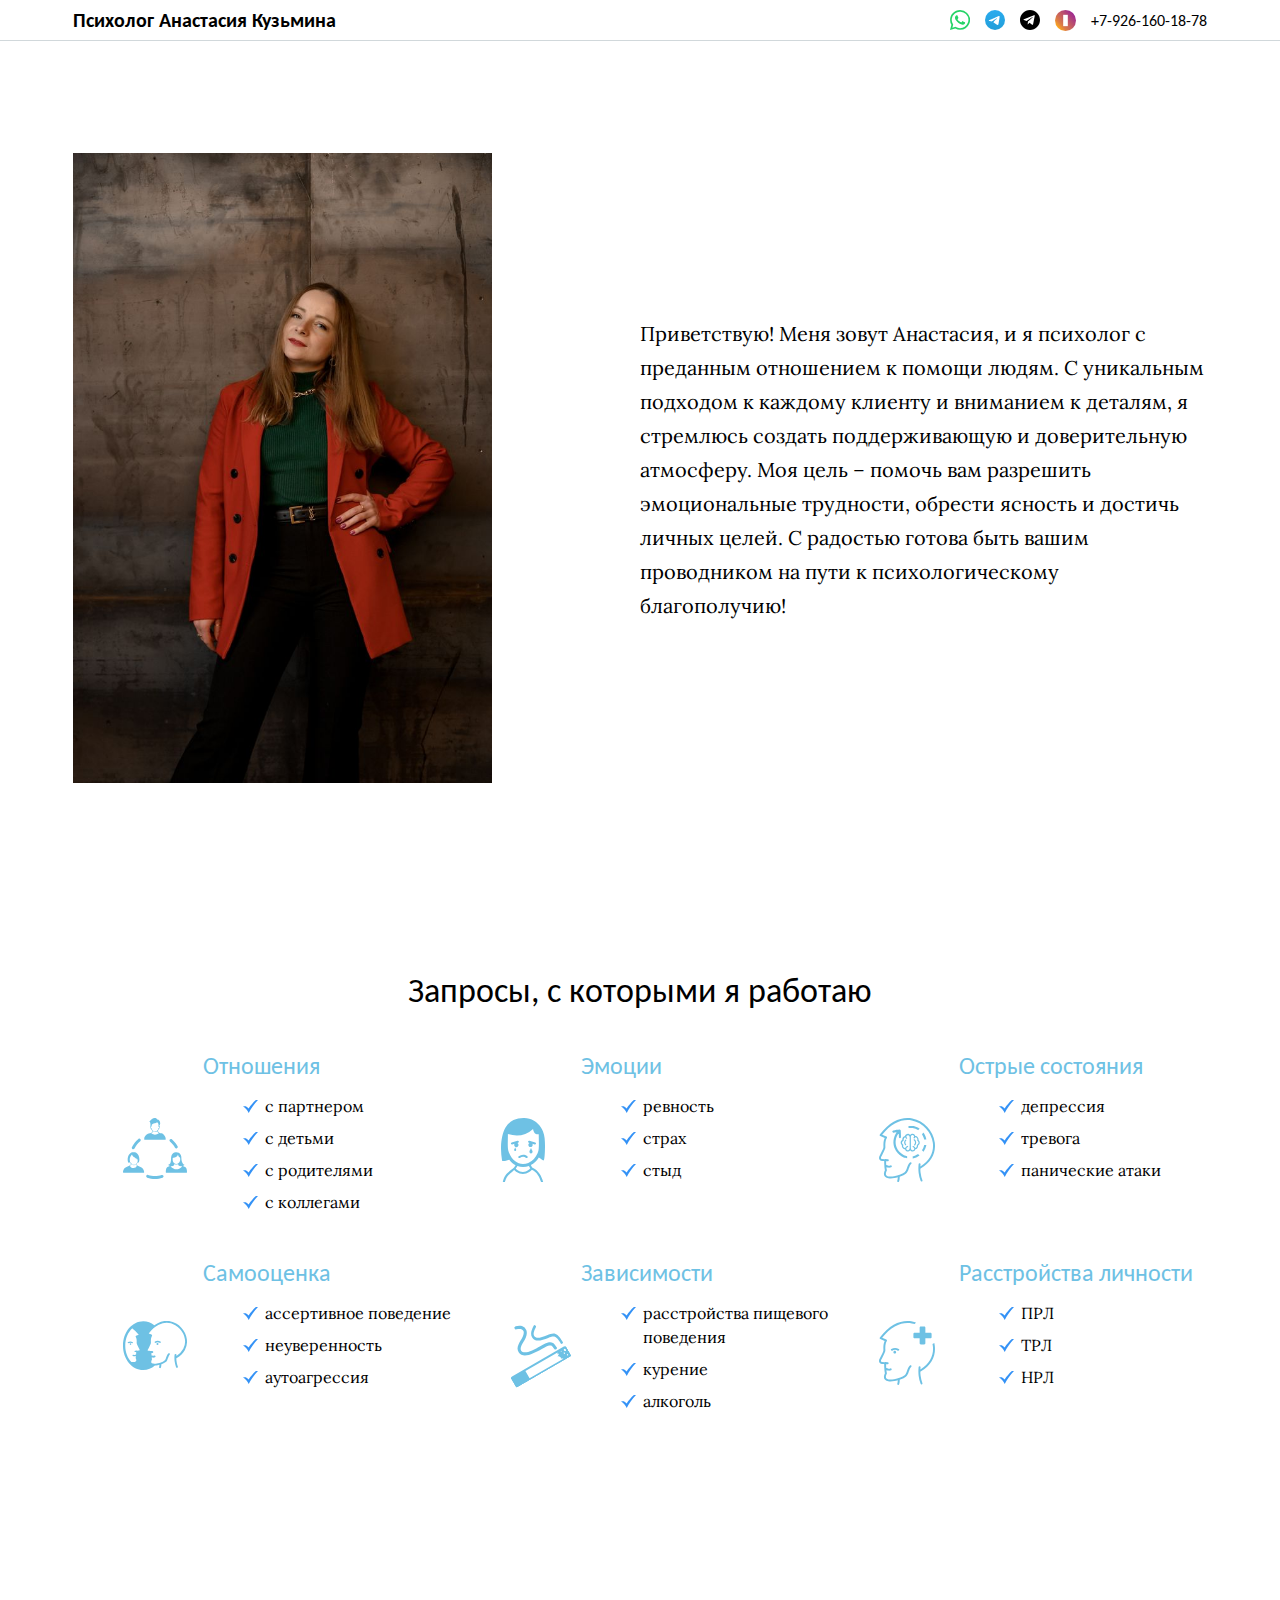
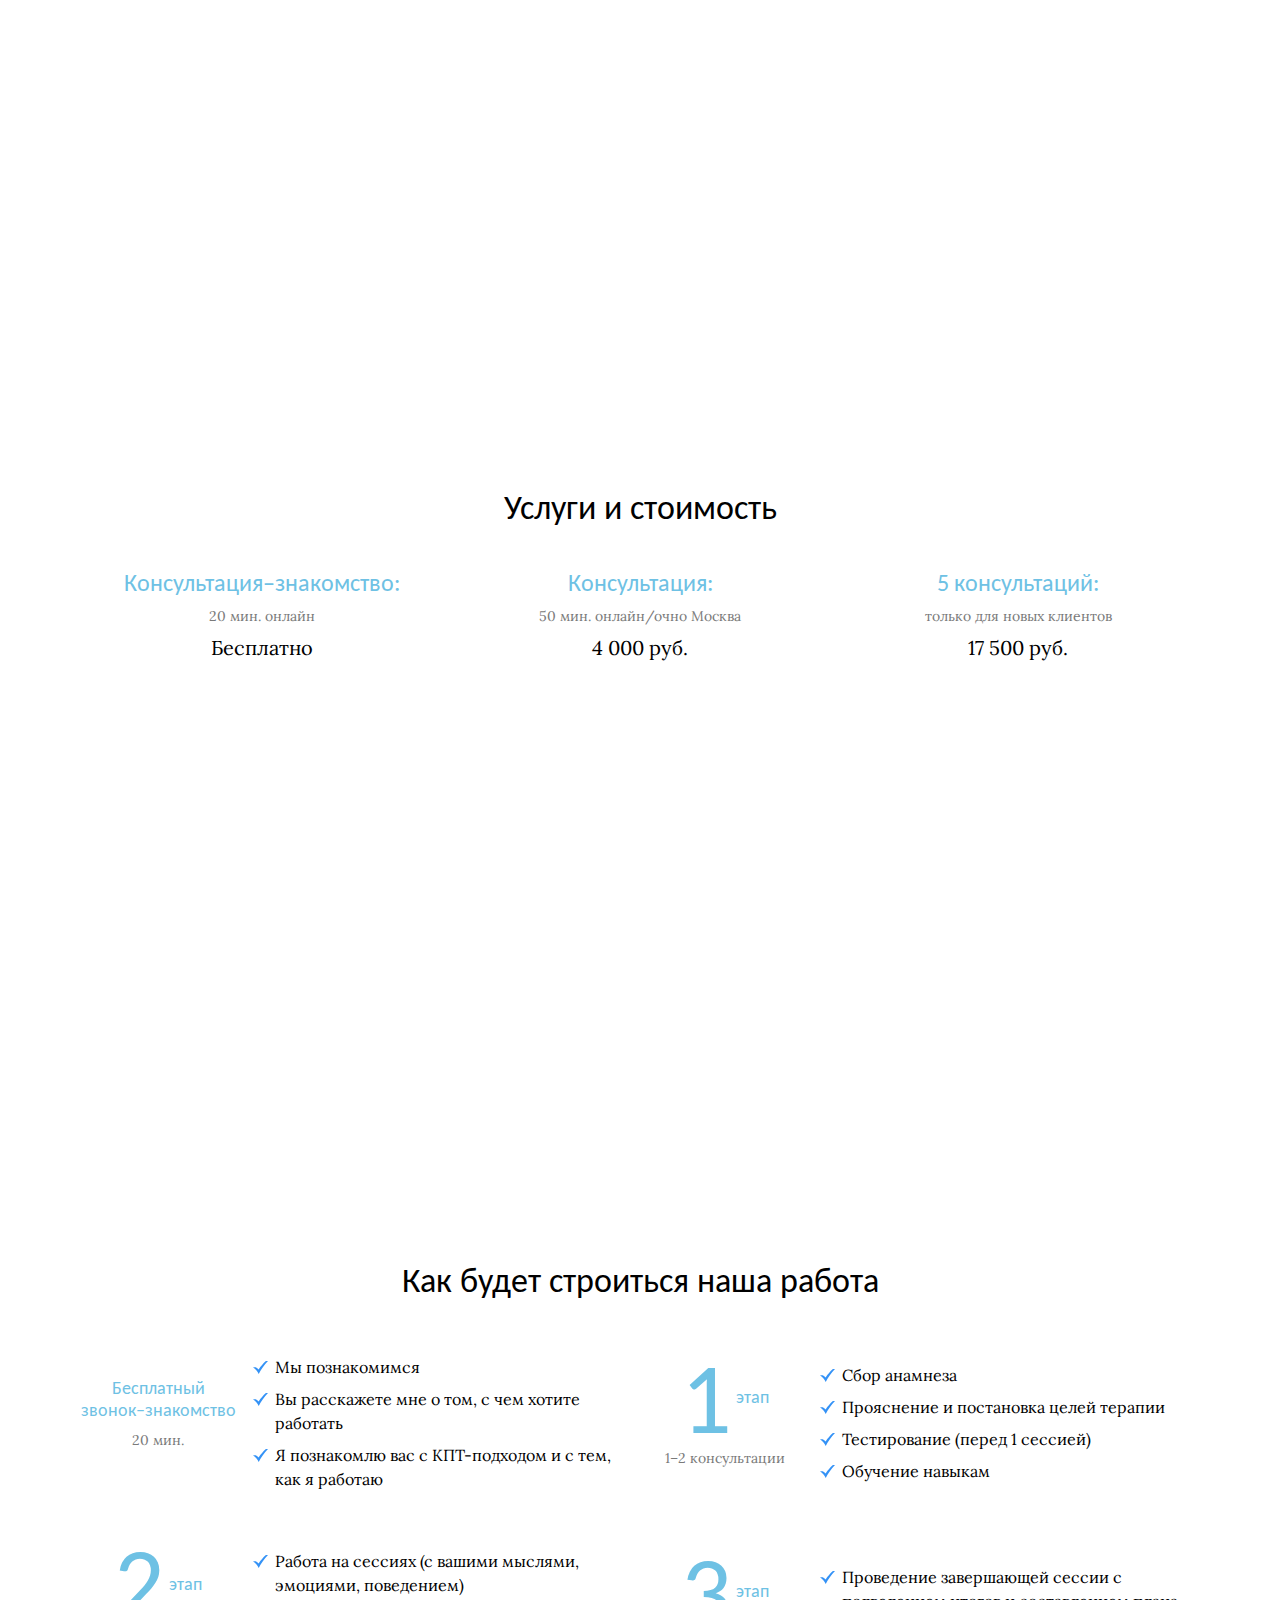
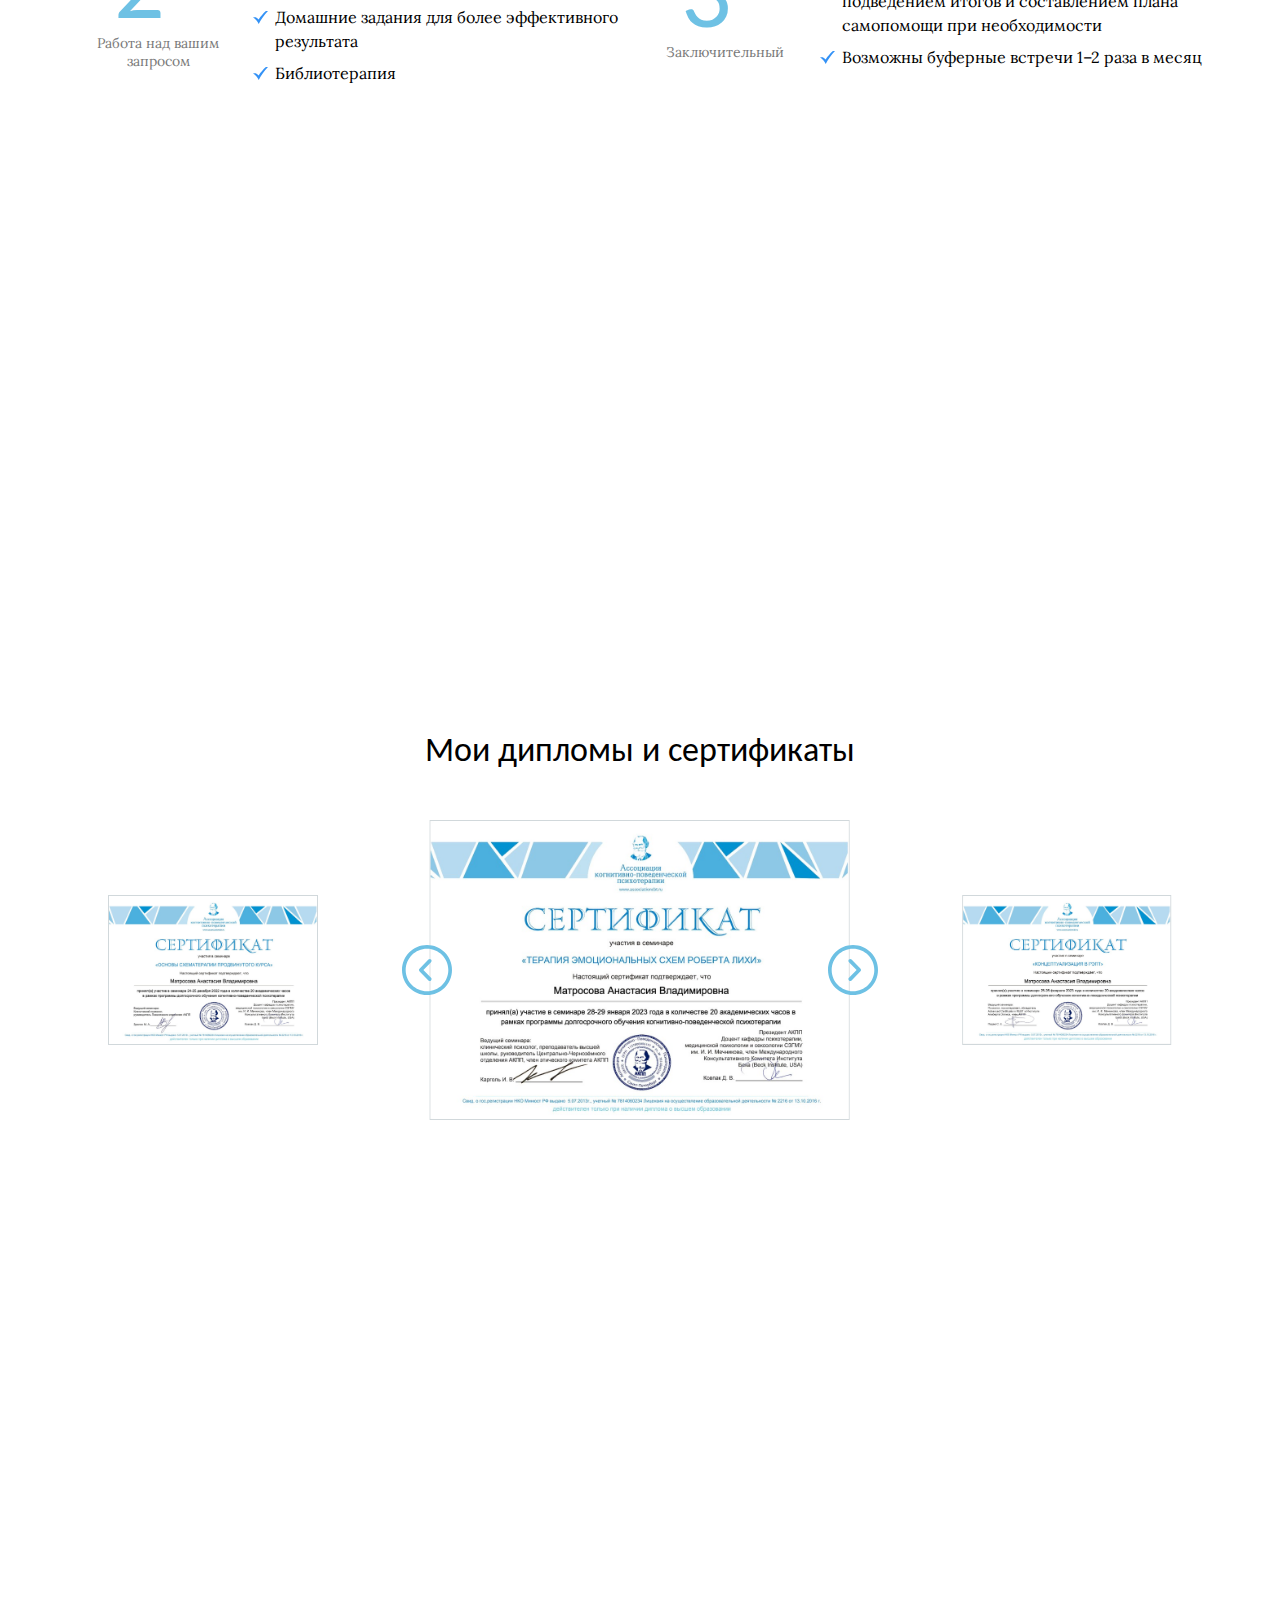
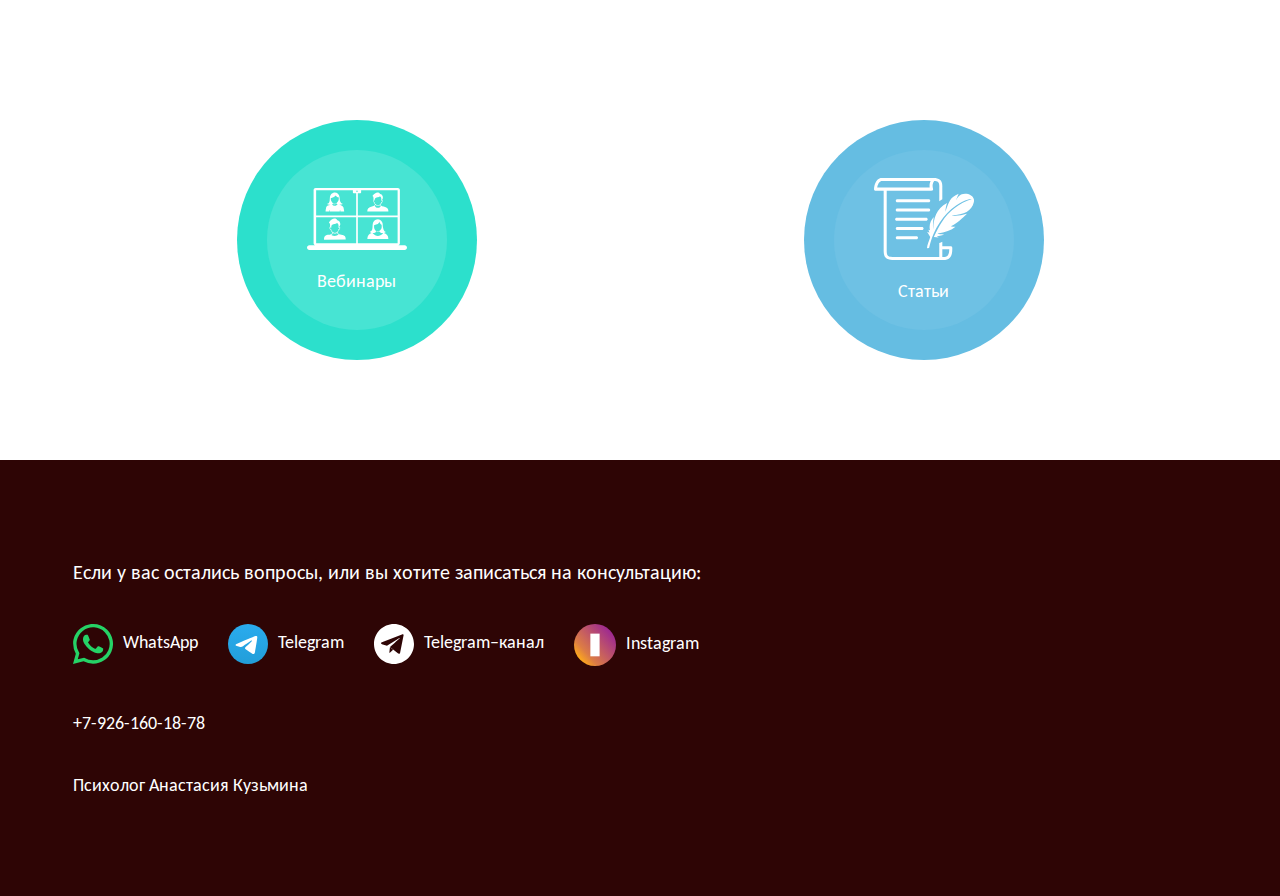
==== commit 1840b60f: "fix arrows above top-menu" ====
--- a/index.html
+++ b/index.html
@@ -44,12 +44,7 @@
             <img src="img/main.jpg" alt="" />
           </div>
           <div class="right">
-            Tут потрясающий текст о том какая я профессиональная и вообще
-            молодец Бла-бла-бла-бла-бла-бла- бла-бла-бла-бла-бла-
-            бла-бла-бла-бла-бла- бла-бла-бла-бла-бла- бла-бла-бла-бла-бла-
-            бла-бла-бла-бла-бла- бла-бла-бла-бла-бла- бла-бла-бла-бла-бла-
-            бла-бла-бла-бла-бла- бла-бла-бла-бла-бла- бла-бла-бла-бла-бла-
-            бла-бла-бла-бла-бла- бла-бла-бла-бла-бла- бла-бла-бла-бла-бла- бла.
+            Приветствую! Меня зовут Анастасия, и я психолог с преданным отношением к помощи людям. С уникальным подходом к каждому клиенту и вниманием к деталям, я стремлюсь создать поддерживающую и доверительную атмосферу. Моя цель – помочь вам разрешить эмоциональные трудности, обрести ясность и достичь личных целей. С радостью готова быть вашим проводником на пути к психологическому благополучию!
           </div>
         </section>
       </div>
--- a/common.css
+++ b/common.css
@@ -33,7 +33,7 @@
   position: fixed;
   width: 100%;
   background: #fff;
-  z-index: 1;
+  z-index: 2;
   left: 0;
   top: 0;
 }
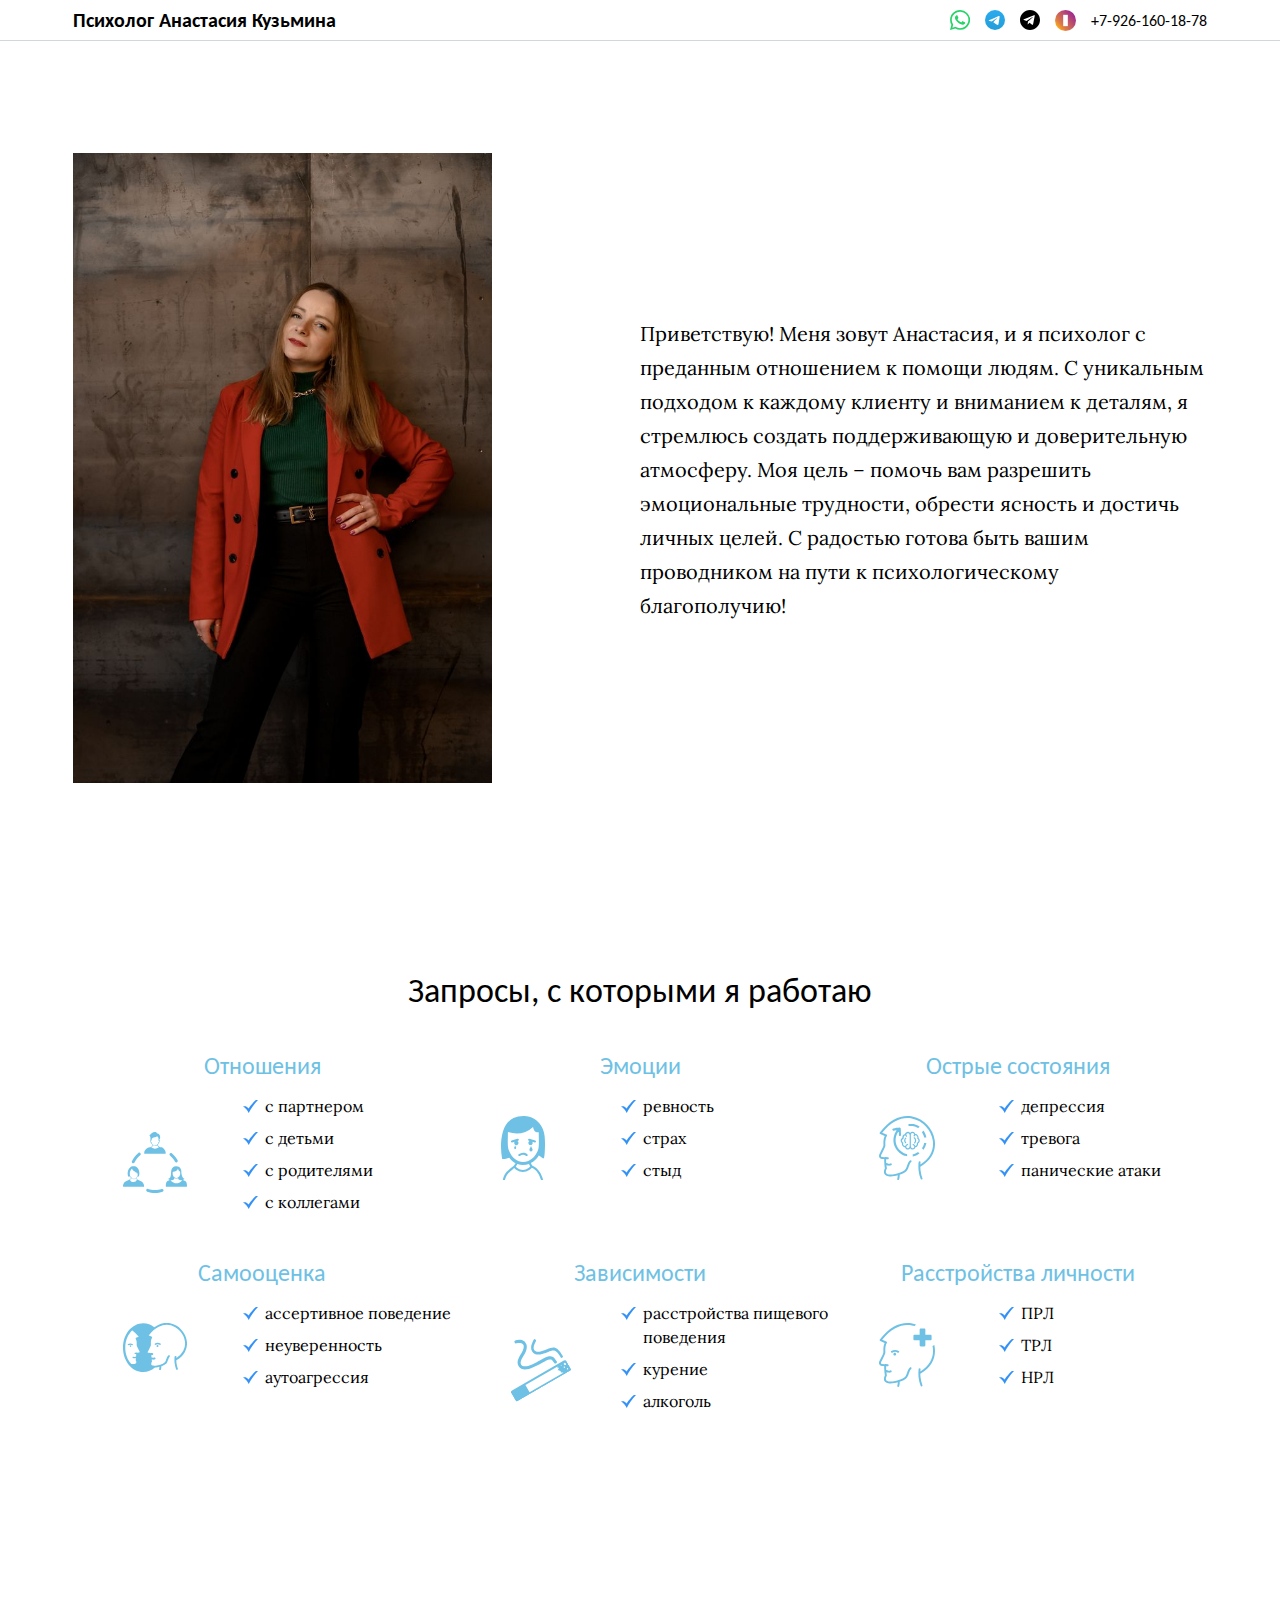
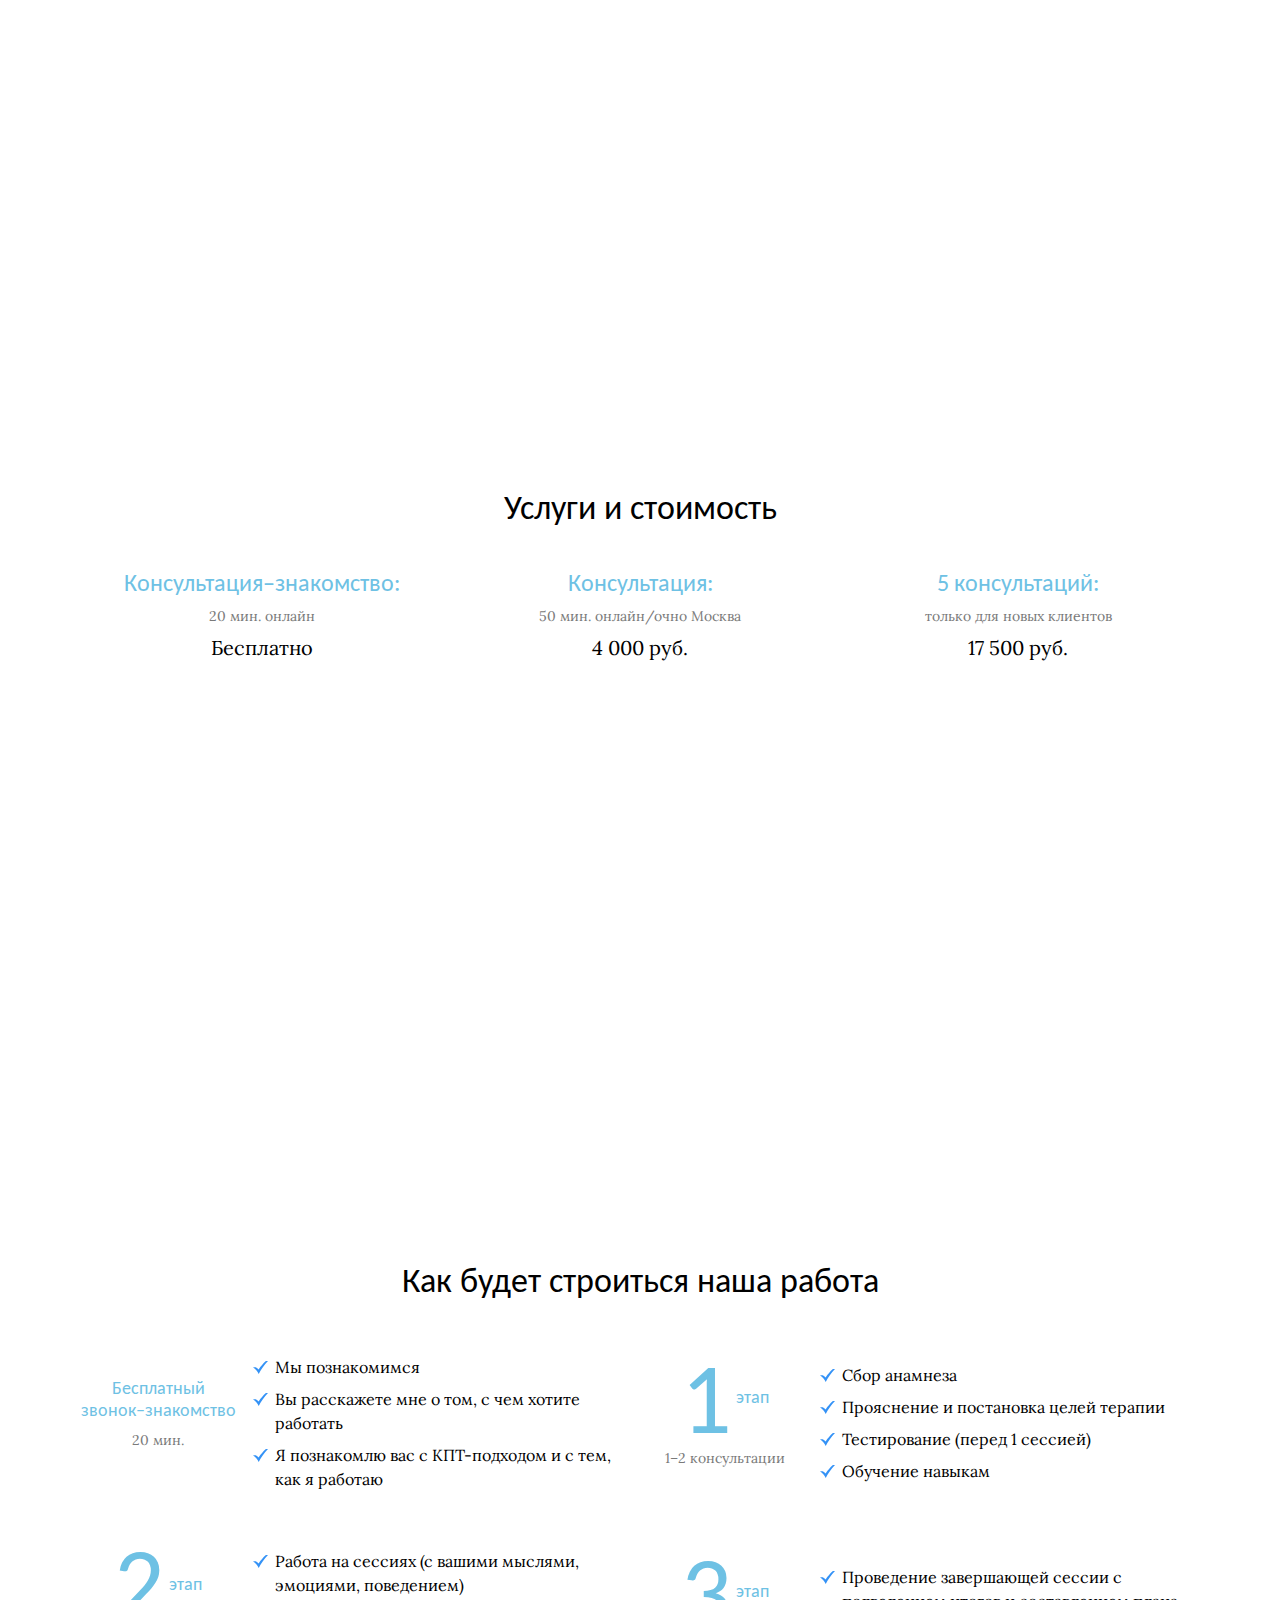
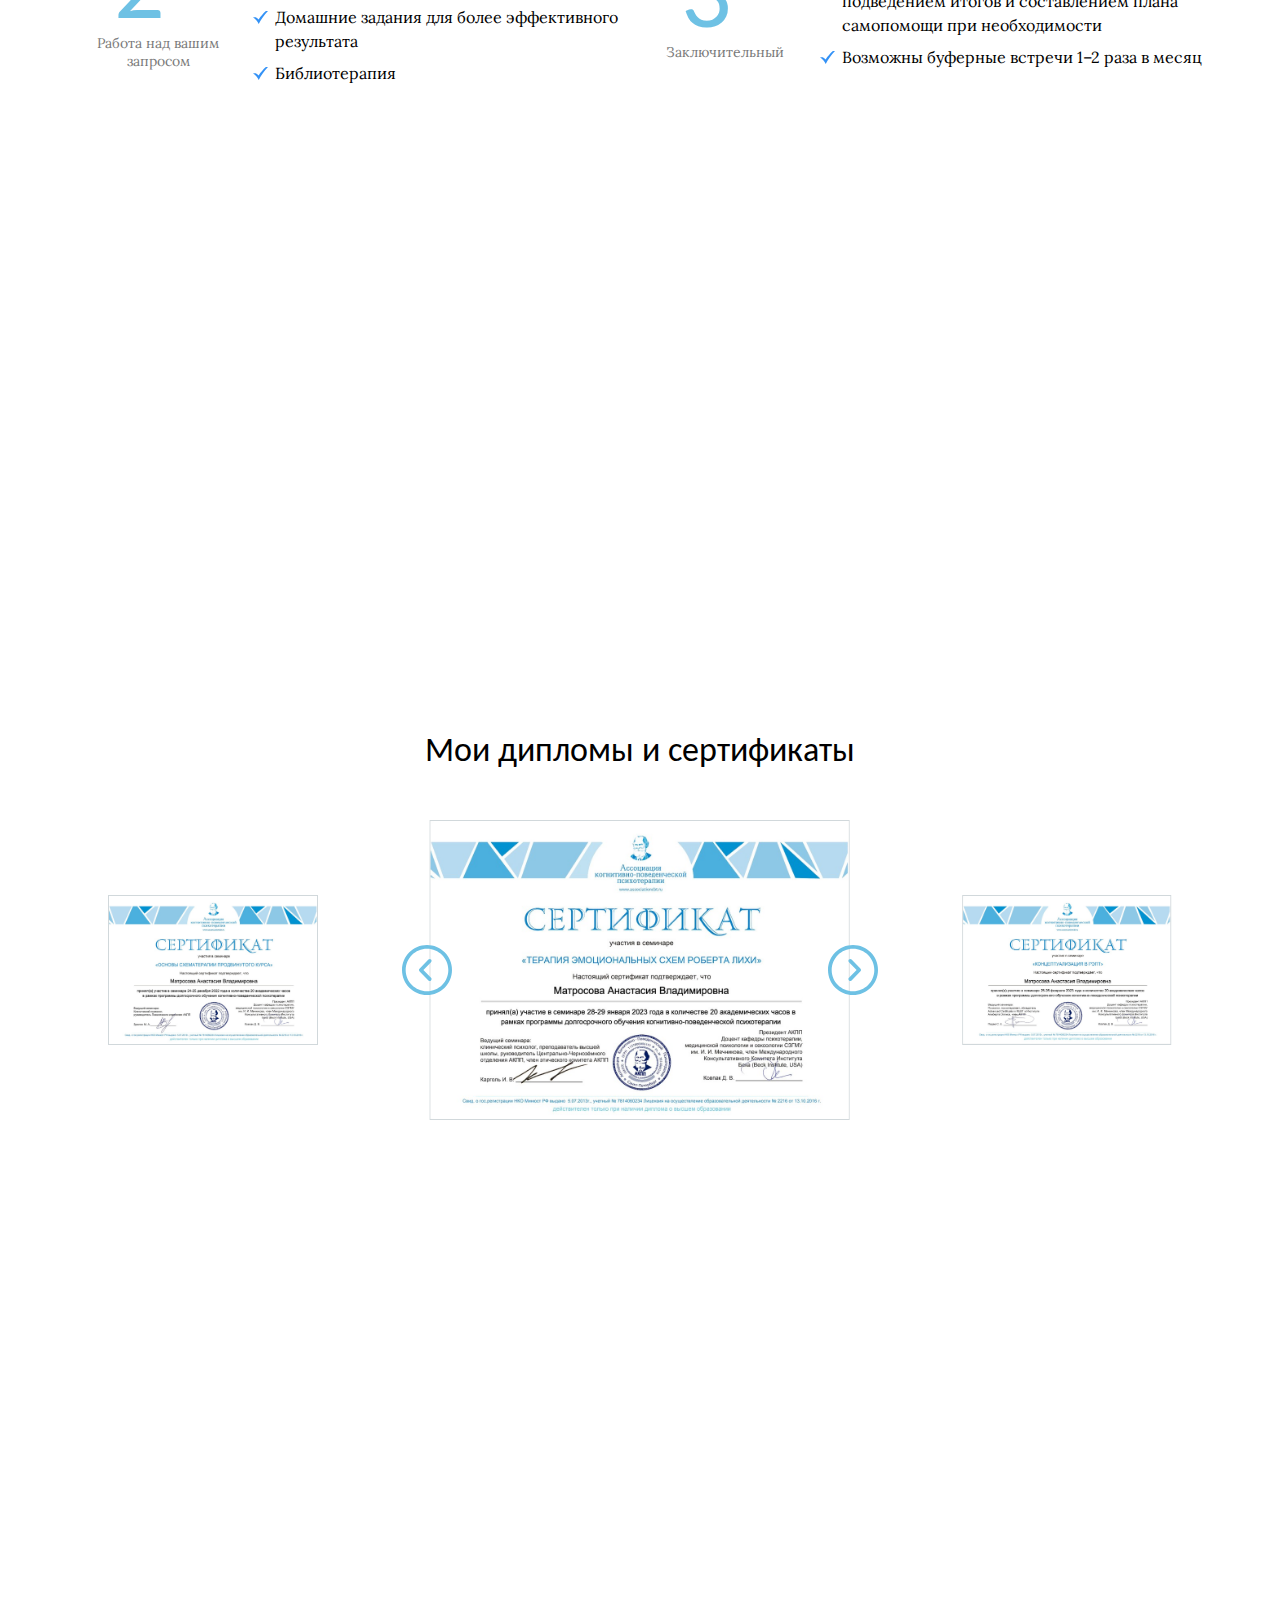
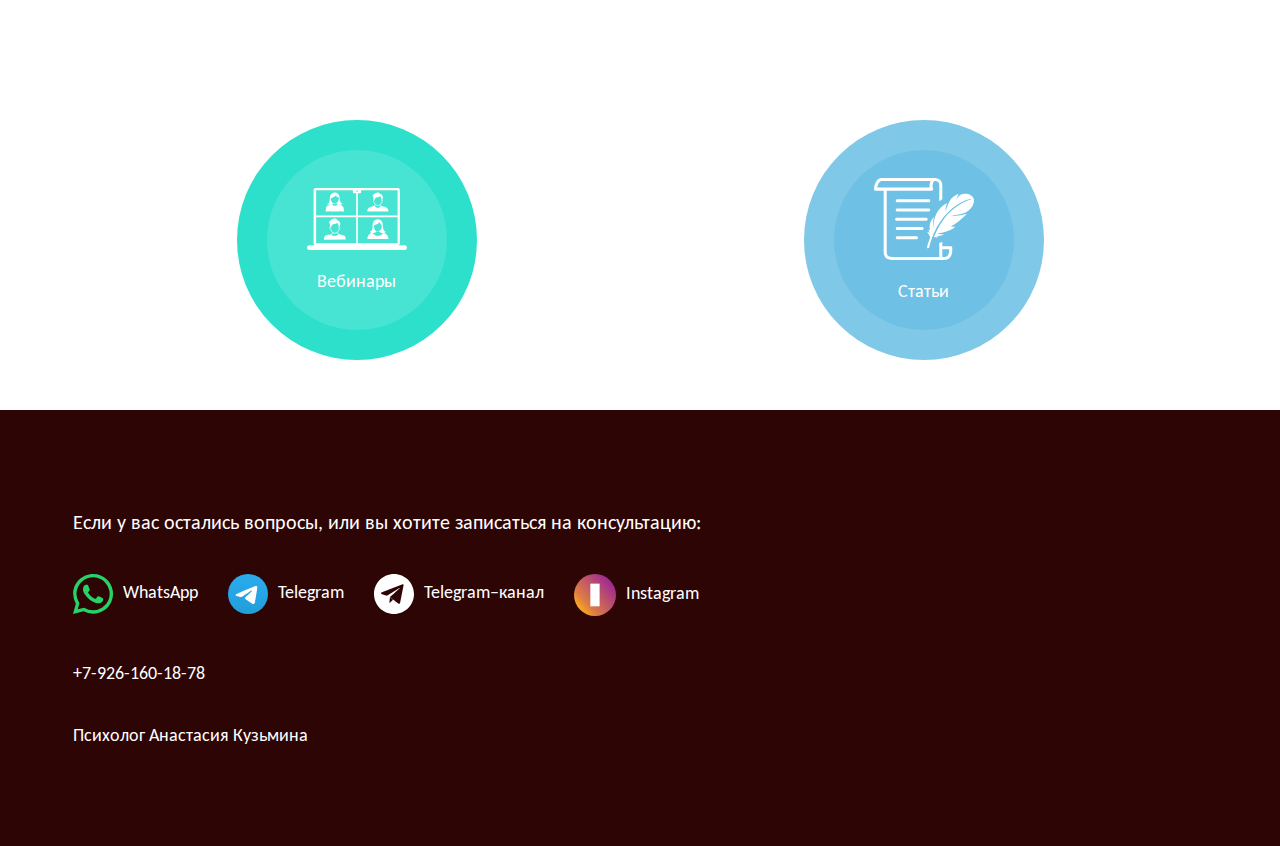
==== commit 5499367e: "add mobile support" ====
--- a/index.html
+++ b/index.html
@@ -17,7 +17,7 @@
     <header>
       <div class="wrapper">
         <nav class="top-menu-desktop">
-          <a class="logo" href="/"><h2>Психолог Анастасия Кузьмина</h2></a>
+          <a class="logo" href="./"><h2>Психолог Анастасия Кузьмина</h2></a>
           <ul>
             <li class="whatsapp">
               <a href="https://wa.me/79261601876"></a>
@@ -44,7 +44,13 @@
             <img src="img/main.jpg" alt="" />
           </div>
           <div class="right">
-            Приветствую! Меня зовут Анастасия, и я психолог с преданным отношением к помощи людям. С уникальным подходом к каждому клиенту и вниманием к деталям, я стремлюсь создать поддерживающую и доверительную атмосферу. Моя цель – помочь вам разрешить эмоциональные трудности, обрести ясность и достичь личных целей. С радостью готова быть вашим проводником на пути к психологическому благополучию!
+            Приветствую! Меня зовут Анастасия, и я психолог с преданным
+            отношением к помощи людям. С уникальным подходом к каждому клиенту и
+            вниманием к деталям, я стремлюсь создать поддерживающую и
+            доверительную атмосферу. Моя цель – помочь вам разрешить
+            эмоциональные трудности, обрести ясность и достичь личных целей. С
+            радостью готова быть вашим проводником на пути к психологическому
+            благополучию!
           </div>
         </section>
       </div>
@@ -53,54 +59,74 @@
         <div class="wrapper">
           <h2>Запросы, с которыми я работаю</h2>
           <div class="content">
-            <div class="request relationships">
+            <div>
               <h4>Отношения</h4>
-              <ul>
-                <li>с партнером</li>
-                <li>с детьми</li>
-                <li>с родителями</li>
-                <li>с коллегами</li>
-              </ul>
-            </div>
-            <div class="request emotions">
+              <div class="request relationships">
+                <ul>
+                  <li>с партнером</li>
+                  <li>с детьми</li>
+                  <li>с родителями</li>
+                  <li>с коллегами</li>
+                </ul>
+              </div>
+            </div>
+
+            <div>
               <h4>Эмоции</h4>
-              <ul>
-                <li>ревность</li>
-                <li>страх</li>
-                <li>стыд</li>
-              </ul>
-            </div>
-            <div class="request conditions">
+              <div class="request emotions">
+                <ul>
+                  <li>ревность</li>
+                  <li>страх</li>
+                  <li>стыд</li>
+                </ul>
+              </div>
+            </div>
+
+            <div>
               <h4>Острые состояния</h4>
-              <ul>
-                <li>депрессия</li>
-                <li>тревога</li>
-                <li>панические атаки</li>
-              </ul>
-            </div>
-            <div class="request self-esteem">
+              <div class="request conditions">
+                <ul>
+                  <li>депрессия</li>
+                  <li>тревога</li>
+                  <li>панические атаки</li>
+                </ul>
+              </div>
+            </div>
+
+            <div>
               <h4>Самооценка</h4>
-              <ul>
-                <li>ассертивное поведение</li>
-                <li>неуверенность</li>
-                <li>аутоагрессия</li>
-              </ul>
-            </div>
-            <div class="request addictions">
+              <div class="request self-esteem">
+                <ul>
+                  <li>ассертивное поведение</li>
+                  <li>неуверенность</li>
+                  <li>аутоагрессия</li>
+                </ul>
+              </div>
+            </div>
+
+            <div>
               <h4>Зависимости</h4>
-              <ul>
-                <li>расстройства пищевого поведения</li>
-                <li>курение</li>
-                <li>алкоголь</li>
-              </ul>
-            </div>
-            <div class="request disorders">
+              <div class="request addictions">
+                <ul>
+                  <li>расстройства пищевого поведения</li>
+                  <li>курение</li>
+                  <li>алкоголь</li>
+                </ul>
+              </div>
+            </div>
+
+            <div>
               <h4>Расстройства личности</h4>
-              <ul>
-                <li>ПРЛ</li>
-                <li>ТРЛ</li>
-                <li>НРЛ</li>
-              </ul>
+
+                <div class="request disorders">
+                  <ul>
+                    <li>ПРЛ</li>
+                    <li>ТРЛ</li>
+                    <li>НРЛ</li>
+                  </ul>
+                
+              </div>
+             
             </div>
           </div>
         </div>
--- a/common.css
+++ b/common.css
@@ -1,6 +1,6 @@
 :root {
   --light-blue-color: #6ec1e4;
-  --darker-blue-color: #65bde2;
+  --darker-blue-color: #65bce2d2;
   --turquoise-color: #47e4d3;
   --darker-turquoise-color: #2ce0cc;
   --very-light-blue-color: #d0eefb;
@@ -58,7 +58,7 @@
 }
 
 .page-content {
-  padding-top: 40px ;
+  padding-top: 40px;
   min-height: calc(100vh - 436px); /* 436px is the height of the footer */
 }
 
@@ -141,11 +141,8 @@
   /* padding: 5px 10px 5px 10px; */
 }
 
-
-
-.top-menu-desktop a.logo{
+.top-menu-desktop a.logo {
   margin: auto 0;
-
 }
 
 .top-menu-desktop ul {
@@ -181,7 +178,7 @@
   transition: all 500ms ease;
 }
 
-.top-menu-desktop ul li.whatsapp a::before  {
+.top-menu-desktop ul li.whatsapp a::before {
   background: url(img/icons/social-media/whatsapp.svg);
 }
 
@@ -197,7 +194,6 @@
   background: url(img/icons/social-media/no-insta.svg);
   width: 21px;
   height: 21px;
-
 }
 
 .top-menu-desktop ul li a:hover::before {
@@ -205,20 +201,15 @@
   height: 23px;
 }
 
-
-
 /*----------------------------------END OF TOP MENU----------------------------------------------*/
-
-
 
 /*----------------------------------FOOTER----------------------------------------------*/
 
 footer {
   /* background: var(--almost-black-color); */
   background: var(--very-dark-red-color);
-  
-  height:436px; /* applying fixed height to make footer sticky */
-  
+
+  height: 436px; /* applying fixed height to make footer sticky */
 
   padding: 100px 0;
   color: #fff;
@@ -233,6 +224,7 @@
   display: flex;
   gap: 30px;
   height: 48px;
+  flex-wrap: wrap;
 }
 
 footer ul li {
@@ -263,8 +255,7 @@
   font-size: 20px;
 }
 
-
-footer ul li.whatsapp a::before{
+footer ul li.whatsapp a::before {
   background: url(img/icons/social-media/whatsapp.svg);
 }
 
@@ -280,14 +271,12 @@
   background: url(img/icons/social-media/no-insta.svg);
   width: 42px;
   height: 42px;
-
 }
 
 footer ul li a:hover::before {
   width: 48px;
   height: 48px;
 }
-
 
 footer .phone,
 footer .name {
@@ -295,9 +284,7 @@
   font-size: 18px;
 }
 
-
 /*----------------------------------END OF FOOTER----------------------------------------------*/
-
 
 /*----------------------------------PARALLAX----------------------------------------------*/
 .parallax {
@@ -311,4 +298,60 @@
   background-size: cover;
 }
 
-/*----------------------------------END OF PARALLAX----------------------------------------------*/+/*----------------------------------END OF PARALLAX----------------------------------------------*/
+
+/*---------------------------------- < 1134 px ----------------------------------------------*/
+
+@media only screen and (max-width: 1134px) {
+  .top-menu-desktop {
+    padding: 0 50px;
+  }
+
+  .wrapper {
+    padding-left: 50px;
+    padding-right: 50px;
+  }
+}
+
+/*----------------------------------END OF  < 1134 px ----------------------------------------------*/
+
+/*---------------------------------- < 760 px ----------------------------------------------*/
+
+@media only screen and (max-width: 760px) {
+  .top-menu-desktop {
+    flex-direction: column;
+    height: 100px;
+    justify-content: center;
+    gap: 20px;
+    padding: 0;
+    /* align-items: center; */
+  }
+
+  .top-menu-desktop a h2 {
+    text-align: center;
+  }
+
+  .top-menu-desktop a.logo {
+    margin: 0;
+  }
+
+  .wrapper {
+    padding: 0;
+  }
+
+  footer {
+    padding: 100px 20px 100px 20px;
+    height: unset;
+  }
+
+  footer ul {
+    height: unset;
+  }
+
+  footer ul li {
+    flex: 1 1 100%;
+    
+  }
+}
+
+/*----------------------------------END OF  < 760 px ----------------------------------------------*/
--- a/main.css
+++ b/main.css
@@ -15,6 +15,7 @@
 
 .hero-section .left img {
   height: 70vh;
+  max-width: 100%;
 }
 
 .hero-section .right {
@@ -34,10 +35,19 @@
 
 .what-i-work-with .content {
   display: flex;
+
   padding: 40px 0 0 0;
   flex-wrap: wrap;
   /* align-items: center; */
   justify-content: center;
+}
+
+.what-i-work-with .content div {
+  flex: 1 1 0px;
+}
+
+.what-i-work-with h4 {
+  text-align: center;
 }
 
 .what-i-work-with .request ul {
@@ -145,10 +155,12 @@
   justify-content: space-around;
   padding-top: 40px;
   text-align: center;
+  flex-wrap: wrap;
 }
 
 .prices .service {
-  flex: 1 1 33%;
+  /* flex: 1 1 33%; */
+  flex: 1 1 0px;
 }
 
 .prices .price {
@@ -267,14 +279,17 @@
   position: absolute;
   top: 0;
   left: 0;
+  display: flex;
+  align-items: center;
+  justify-content: center;
 }
 
 .slider-item img {
   max-height: 100%;
   display: block;
-  width: 50%;
   width: auto;
   height: auto;
+  max-width: 100%;
   margin: 0 auto;
   border: 1px solid var(--very-light-gray-color);
   cursor: pointer;
@@ -339,10 +354,11 @@
 /*----------------------------------WEBINARS----------------------------------------------*/
 
 .webinars .content {
-  margin: 100px 0;
+  margin: 100px 0 50px 0;
   display: flex;
   justify-content: space-around;
   align-items: center;
+  flex-wrap: wrap;
 }
 
 .webinars .circle-outer {
@@ -405,3 +421,143 @@
 }
 
 /*----------------------------------END OF WEBINARS----------------------------------------------*/
+
+/*---------------------------------- < 1134 px ----------------------------------------------*/
+
+@media only screen and (max-width: 1134px) {
+  .hero-section {
+    /* padding: 0 50px; */
+    flex-direction: column;
+    gap: 50px;
+    height: unset;
+  }
+
+  .nowrap {
+    white-space: normal;
+  }
+}
+
+/*----------------------------------END OF  < 1134 px ----------------------------------------------*/
+
+/*---------------------------------- < 760 px ----------------------------------------------*/
+
+@media only screen and (max-width: 760px) {
+  .hero-section {
+    padding-bottom: 60px;
+  }
+
+  .hero-section div {
+    padding: 0 20px;
+  }
+
+  .hero-section .left img {
+    height: unset;
+    width: 100%;
+  }
+
+  .hero-section .right {
+    font-size: 16px;
+  }
+
+  .what-i-work-with {
+    padding: 0 20px;
+  }
+
+  .what-i-work-with .content div {
+    flex: 1 1 100%;
+    padding-left: 20%;
+  }
+
+  .prices {
+    padding: 50px 20px 50px 20px;
+  }
+  .prices .service {
+    flex: 1 1 100%;
+    margin-bottom: 30px;
+  }
+
+  .work-progress {
+    padding: 50px 20px 50px 20px;
+  }
+
+  .work-progress .stage {
+    flex: 1 1 100%;
+    flex-direction: column;
+  }
+
+  .work-progress .stage .label {
+    width: 100%;
+  }
+
+  .work-progress .stage ul {
+    width: 100%;
+    padding: 0;
+  }
+
+  .slider-item {
+    width: 100%;
+  }
+
+  .small-slider-item {
+    height: 100%;
+    top: 0;
+  }
+
+  .slider {
+    padding: 100px 20px 100px 20px;
+  }
+
+  .slider-viewport {
+    height: calc(70vw - 40px);
+  }
+
+  .slider-body .btn-right {
+    left: calc(100% - 50px);
+  }
+
+  .slider-body .btn-left,
+  .slider-body .btn-left:hover {
+    left: 0;
+  }
+
+  .webinars .circle-outer {
+    margin-bottom: 30px;
+  }
+
+  .large-slider-item {
+    max-height: calc(
+      100vw / 1.41 - 20px
+    ); /* make height based on width of viewport divided by sqrt(2) and 20px margins */
+    /* max-width: 100vw; */
+    top: 50%;
+    left: 50%;
+    transform: translate(-50%, -50%);
+    z-index: 2;
+  }
+}
+
+/*----------------------------------END OF  < 760 px ----------------------------------------------*/
+
+/*---------------------------------- < 300 px ----------------------------------------------*/
+@media only screen and (max-width: 760px) {
+  .what-i-work-with .request {
+    padding-left: 60px;
+  }
+
+  .what-i-work-with .request ul {
+    padding-left: 40px;
+  }
+
+  .what-i-work-with .request::before {
+    left: 0px;
+  }
+
+  /* .what-i-work-with .content div {
+    padding-left: 0;
+  } */
+
+  .what-i-work-with .content > div {
+    padding: 0;
+  }
+}
+/*---------------------------------- END OF < 300 px ----------------------------------------------*/
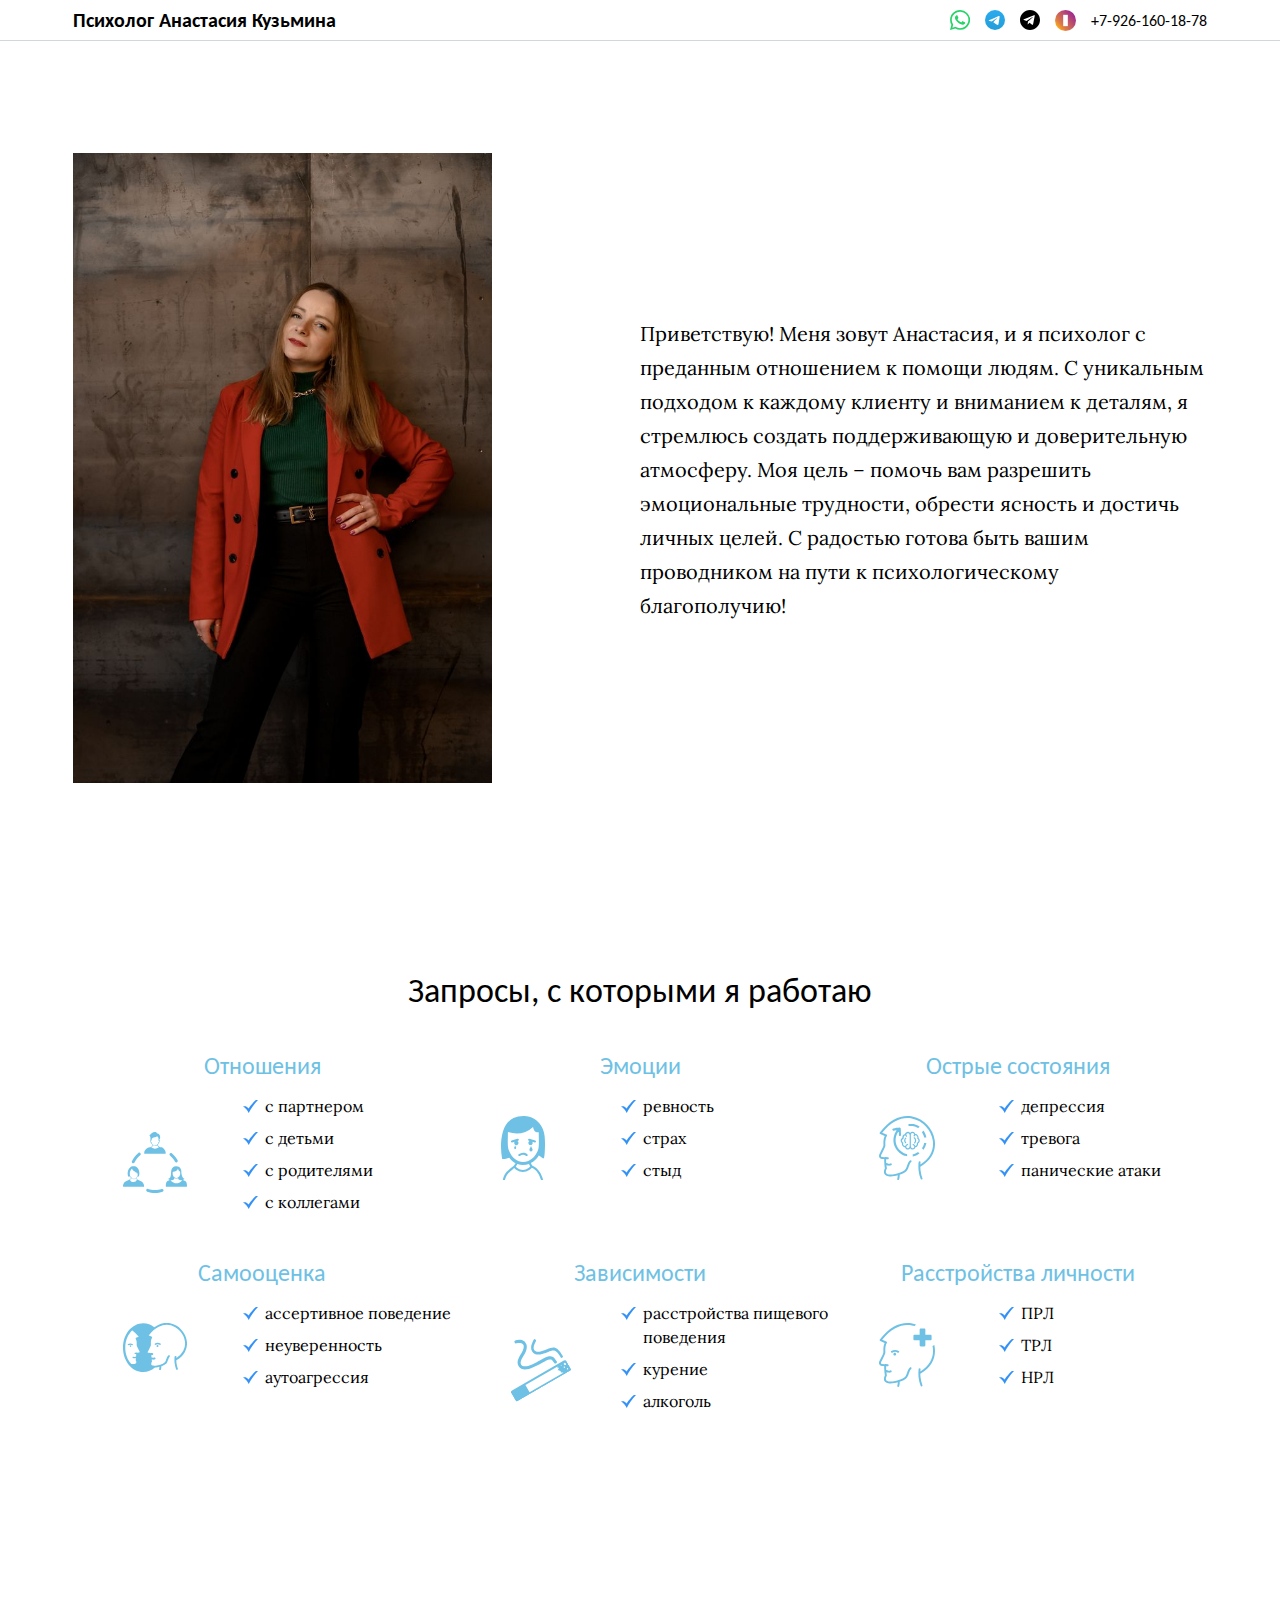
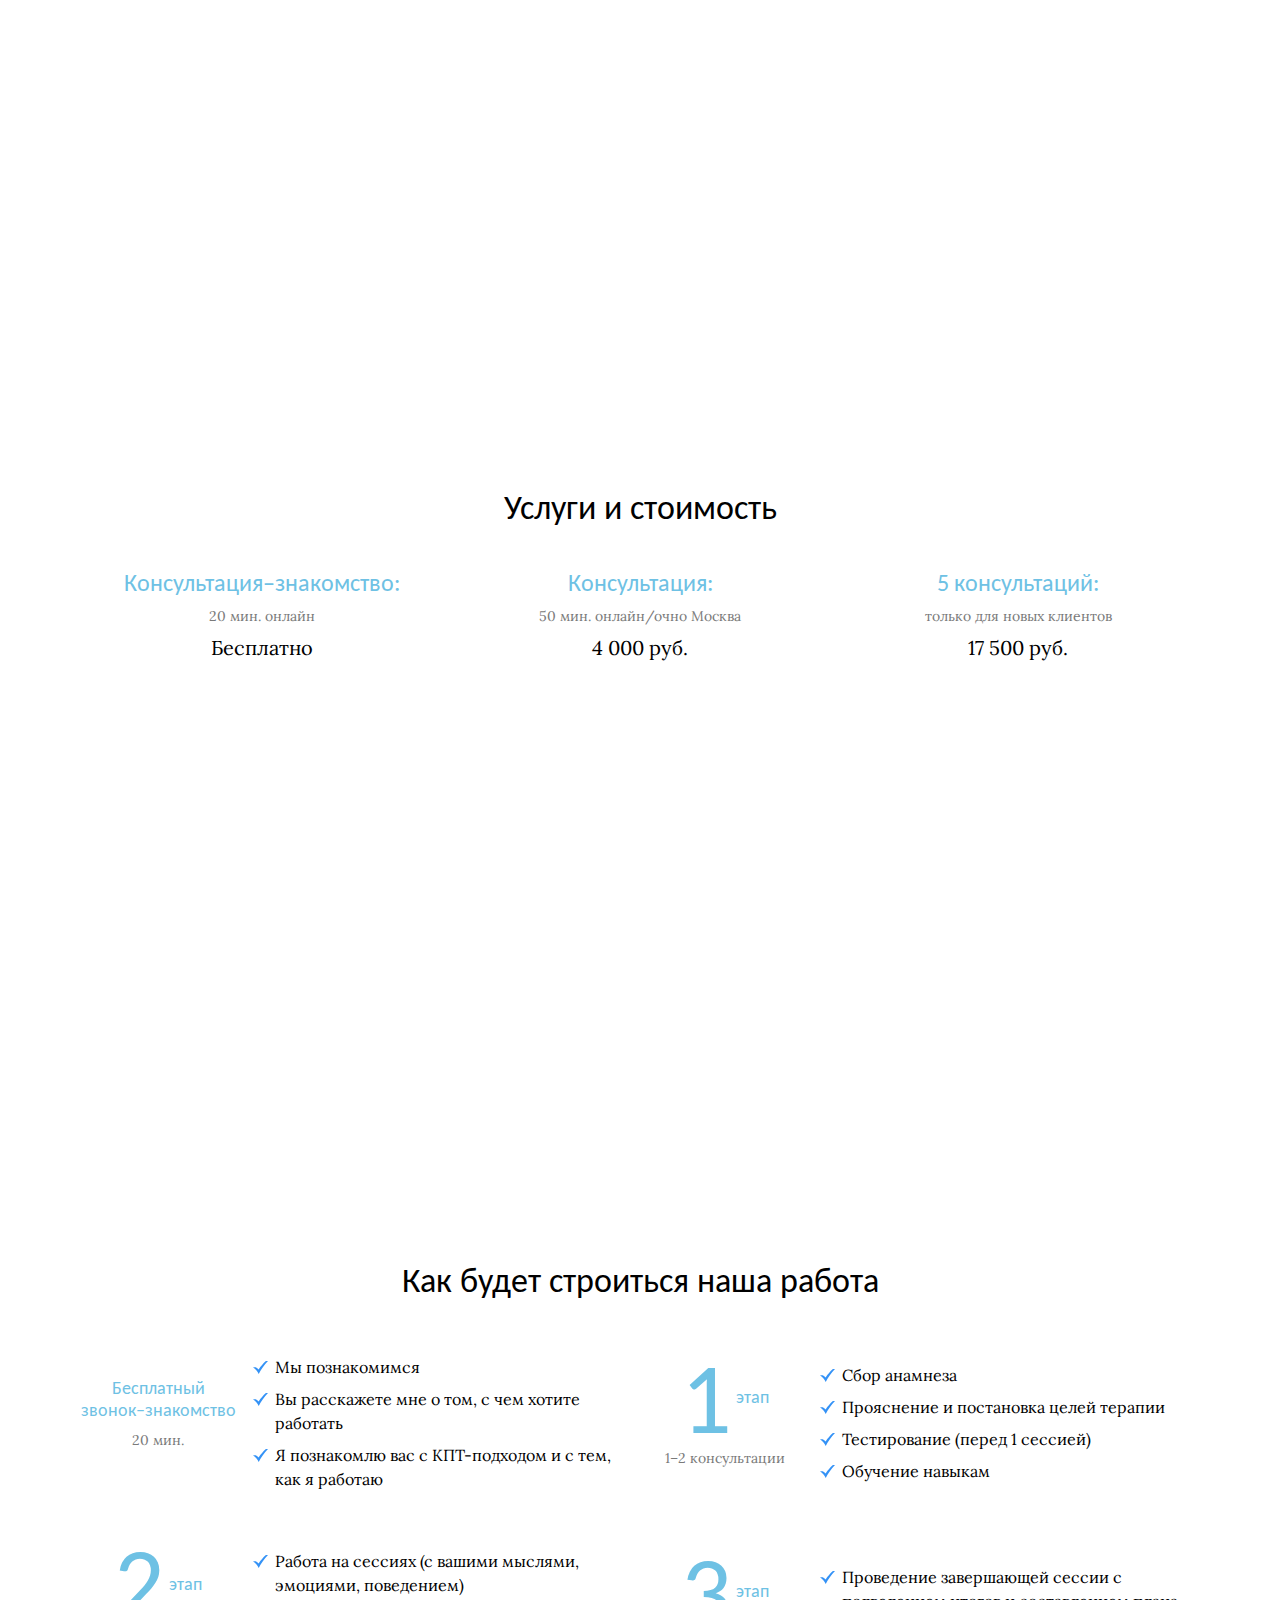
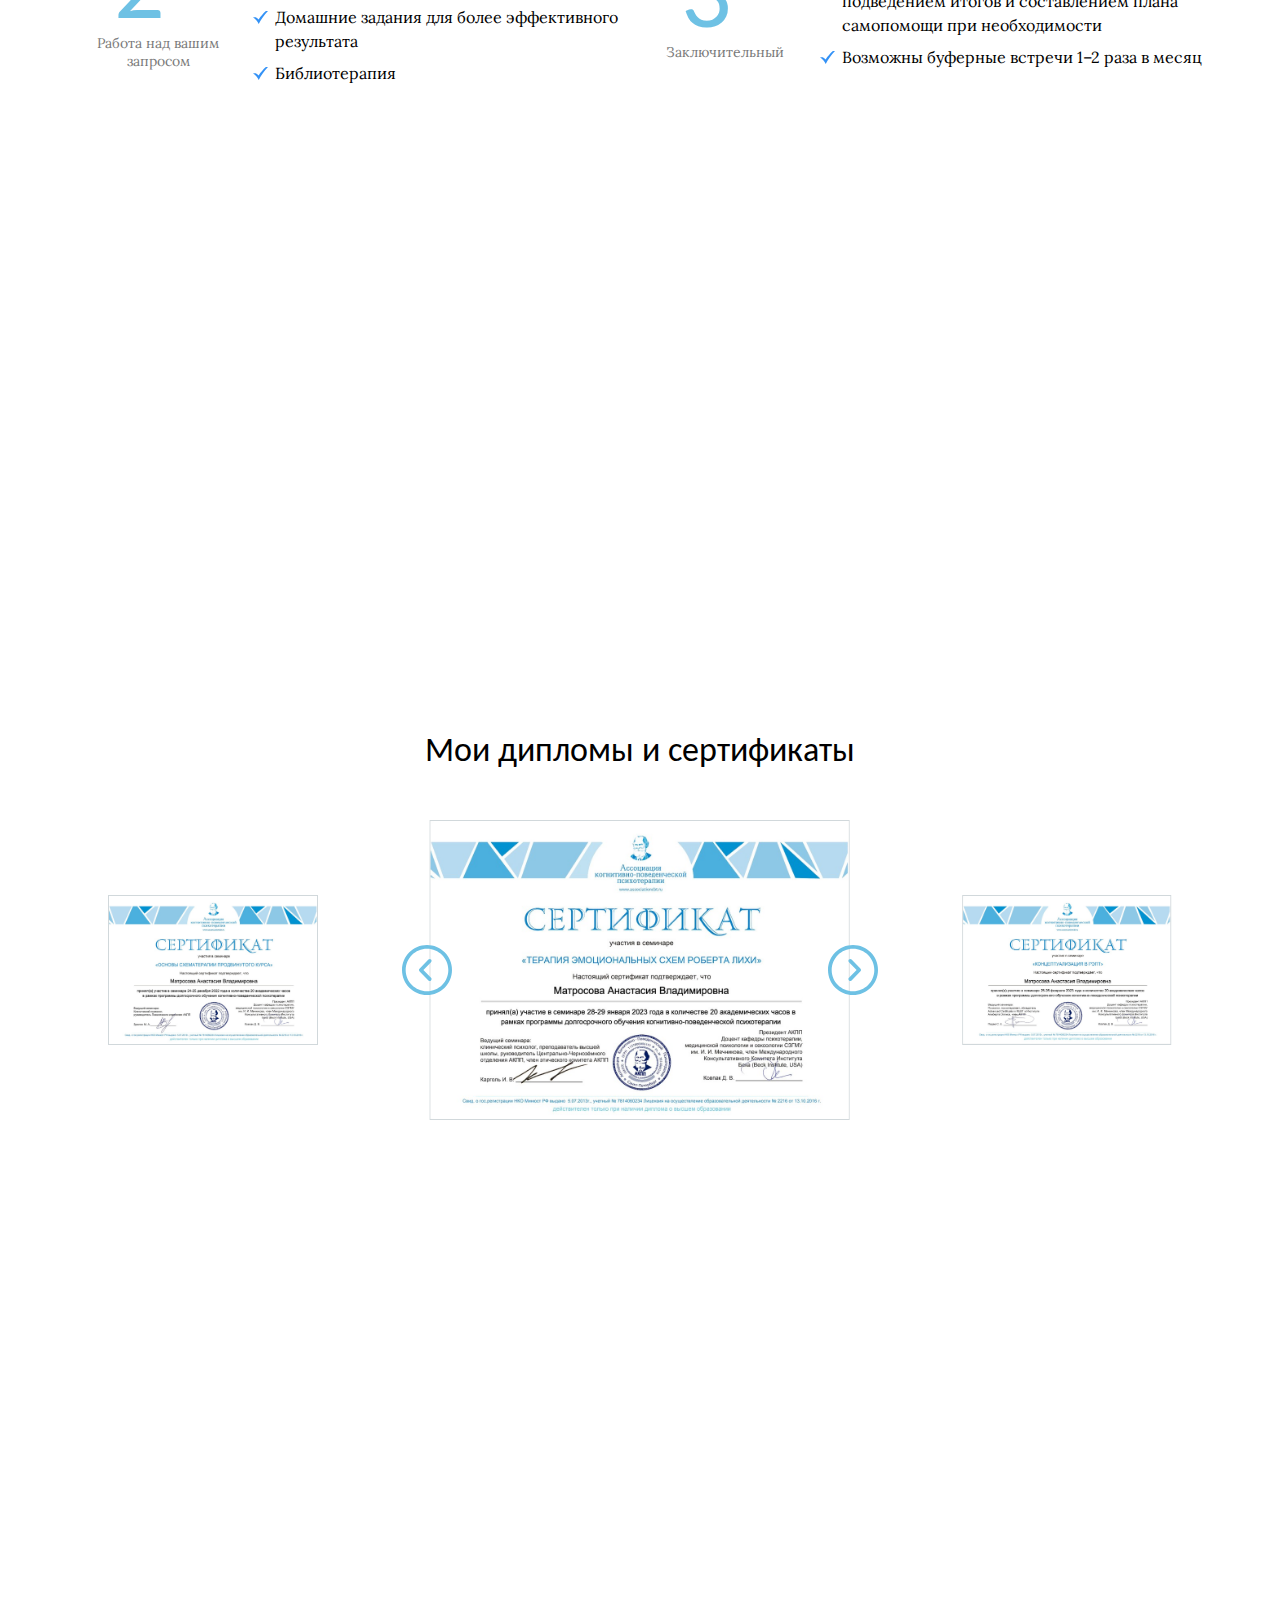
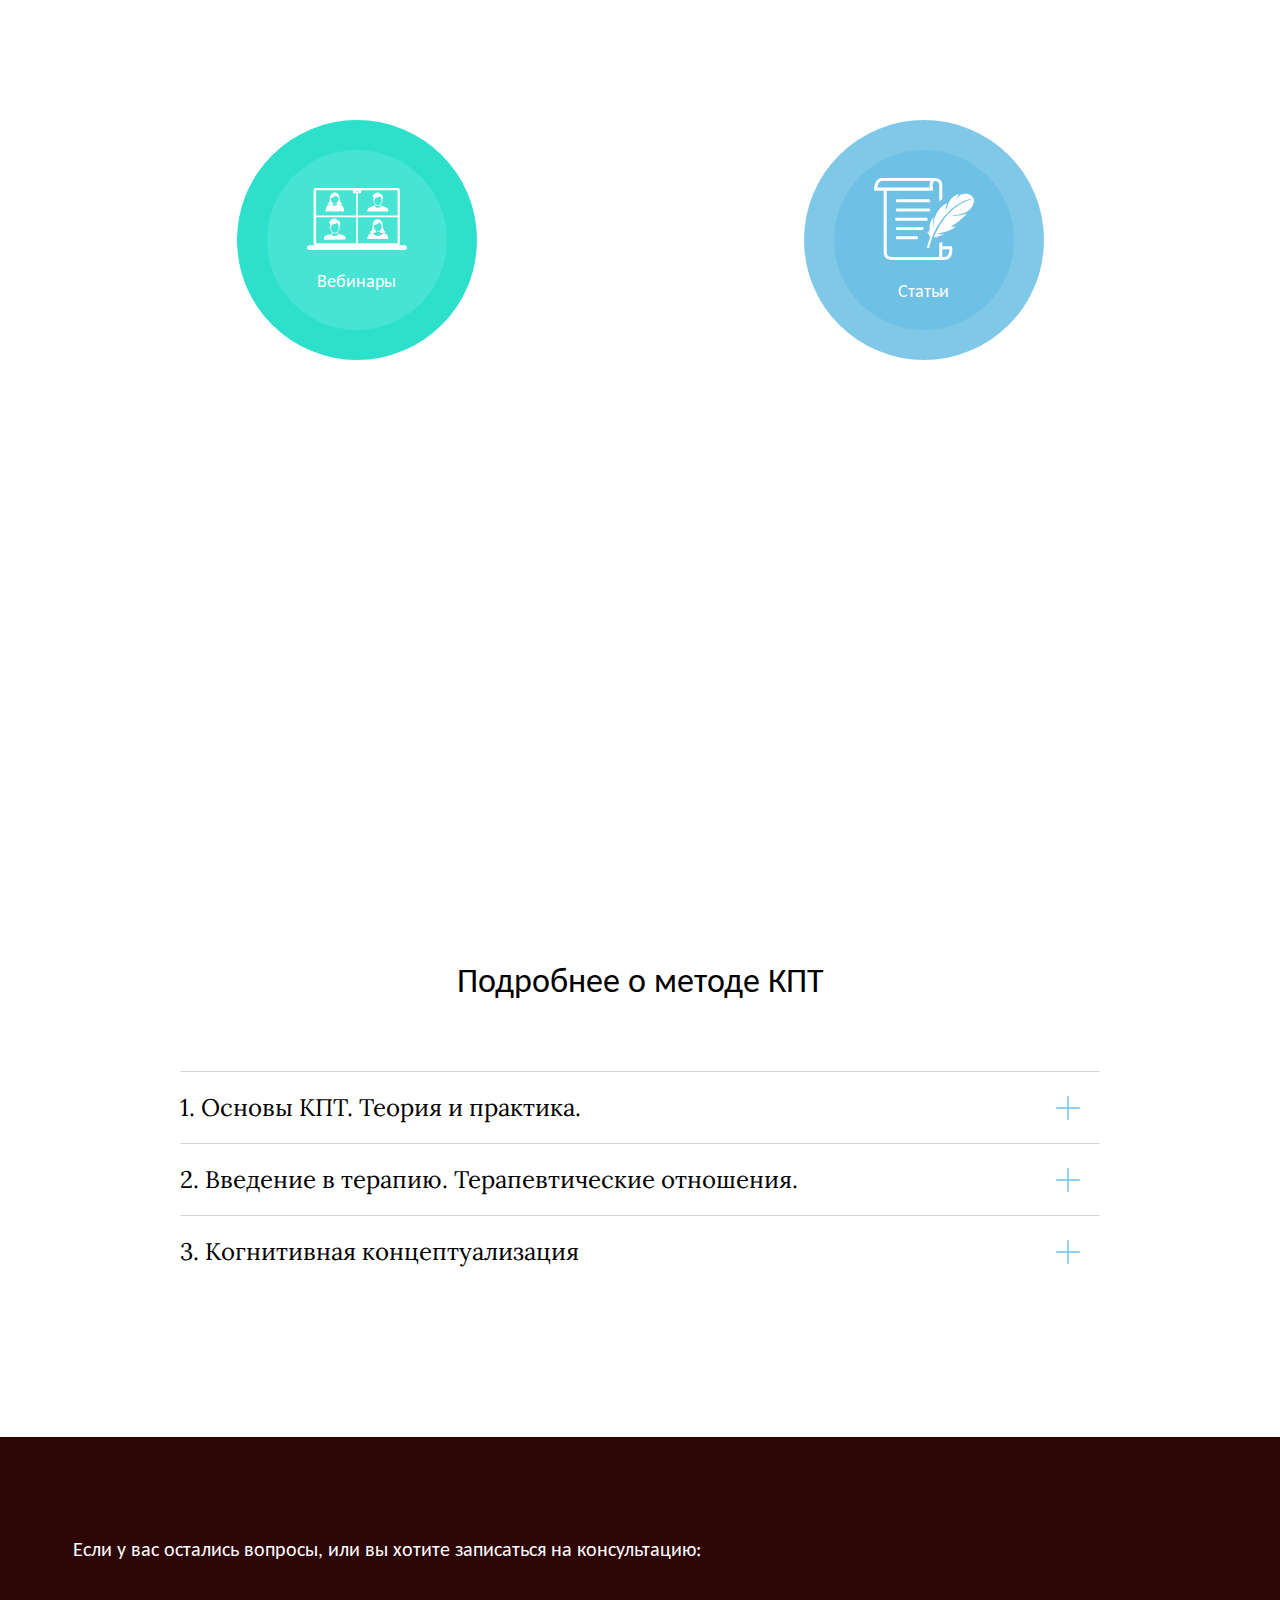
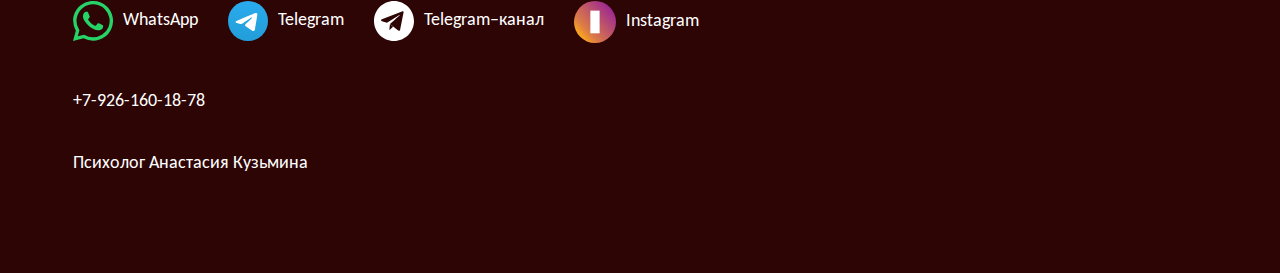
==== commit 57f526eb: "add accordion" ====
--- a/index.html
+++ b/index.html
@@ -118,15 +118,13 @@
             <div>
               <h4>Расстройства личности</h4>
 
-                <div class="request disorders">
-                  <ul>
-                    <li>ПРЛ</li>
-                    <li>ТРЛ</li>
-                    <li>НРЛ</li>
-                  </ul>
-                
-              </div>
-             
+              <div class="request disorders">
+                <ul>
+                  <li>ПРЛ</li>
+                  <li>ТРЛ</li>
+                  <li>НРЛ</li>
+                </ul>
+              </div>
             </div>
           </div>
         </div>
@@ -348,6 +346,165 @@
         </div>
       </section>
     </div>
+
+
+    <section class="parallax webinar2"></section>
+
+    <section class="accordion-section">
+      <div class="wrapper">
+
+        <h2>Подробнее о методе КПТ</h2>
+
+        <button class="accordion">1. Основы КПТ. Теория и практика.</button>
+        <div class="panel">
+          <strong>Цель семинара</strong>&nbsp;— двухдневный онлайн семинар
+          поможет понять особенности направления работы специалиста, освоить
+          принципы взаимодействия в&nbsp;парадигме КПТ, разобрать различные
+          методы работы с&nbsp;клиентами, сориентироваться в&nbsp;современных
+          течениях когнитивно-поведенческой психотерапии.<br /><br /><br /><strong
+            >Вы&nbsp;изучите:</strong
+          ><br /><br />
+          <ol>
+            <li>Теоретические и методологические основы КПТ.</li>
+            <li>
+              Ключевые понятия, термины, формулы, протоколы и алгоритмы КПТ.
+            </li>
+            <li>Диагностика, концептуализация, план терапии и ее структура.</li>
+            <li>
+              Апробация в практической работе сбора данных, выявления убеждений,
+              диагностики и диспутов.
+            </li>
+          </ol>
+          <br /><strong>Развиваемые компетенции:</strong><br /><br />
+          <ol>
+            <li>Применять Техники и&nbsp;приемы: S-O-R, A-B-C.</li>
+            <li>
+              Применять на&nbsp;практике основной протокол работы С-М-Э-Р.
+            </li>
+            <li>
+              Объяснять клиентам когнитивную модель на&nbsp;их&nbsp;собственном
+              материале.
+            </li>
+            <li>
+              Научиться распознавать и на регулярной основе отслеживать свои
+              автоматические мысли и когнитивные искажения в них.
+            </li>
+            <li>
+              Самостоятельно вести дневники дисфункциональных мыслей и СМЭР.
+            </li>
+            <li>
+              Самостоятельно анализировать связь между ситуацией, мыслями,
+              эмоциональными, физиологическими и поведенческими реакциями.
+            </li>
+          </ol>
+          <br /><strong>Формат: </strong><br /><br />Мы&nbsp;используем самые
+          современные технологии для удаленного участия в&nbsp;обучении!
+          Вы&nbsp;видите презентацию, спикера и&nbsp;аудиторию, интерактивно
+          взаимодействуете с&nbsp;участниками с&nbsp;помощью мессенджера или
+          аудио/видео связи, а&nbsp;при наличии нескольких удаленных участников
+          есть возможность работать в&nbsp;группах в&nbsp;виртуальных
+          комнатах.<br /><br /><br /><strong>Продолжительность:</strong
+          ><br /><br />2 дня, 20 академических часов.<br /><br />
+        </div>
+
+        <button class="accordion">
+          2. Введение в терапию. Терапевтические отношения.
+        </button>
+        <div class="panel">
+          <strong>Вы изучите:</strong><br /><br />
+          <ol>
+            <li>Специфика методологии КПТ.</li>
+            <li>
+              Рабочий альянс, терапевтический контракт и терапевтические
+              отношения в КПТ.
+            </li>
+            <li>
+              Психологические и технические аспекты взаимоотношений
+              психотерапевт-клиент.
+            </li>
+            <li>
+              Три основных элемента КПТ: Сотрудничество, Эмпиризм. Диалектика.
+              Принципы сократовского диалога. Майевтика. Направляемое открытие.
+            </li>
+            <li>Структура стандартной КПТ сессии.</li>
+            <li>Обзор диагностики и концептуализации.</li>
+          </ol>
+          <br /><br /><strong>Развиваемые компетенции:</strong><br /><br />
+          <ol>
+            <li>
+              Умения выстраивать рабочий альянс, терапевтические отношения и
+              терапевтический контракт в КПТ подходе.
+            </li>
+            <li>
+              Использовать элементы структурированного клинического интервью в
+              своей работе.
+            </li>
+            <li>
+              Прояснять жалобы, совместно с клиентом формулировать запрос и цели
+              терапии.
+            </li>
+            <li>
+              Собирать данные с помощью анамнеза, протокола СМЭР, формулировать
+              связи в когнитивной концептуализации.
+            </li>
+            <li>
+              Формировать структурный план на основе концептуализации с
+              прояснением стратегических и тактических целей терапии,
+              запланированных техник и методик по решению задач терапии.
+            </li>
+          </ol>
+          <br /><strong>Формат:</strong><br /><br />Мы&nbsp;используем самые
+          современные технологии для удаленного участия в&nbsp;обучении! Вы
+          видите презентацию, спикера и&nbsp;аудиторию, интерактивно
+          взаимодействуете с&nbsp;участниками с&nbsp;помощью мессенджера или
+          аудио/видео связи, а&nbsp;при наличии нескольких удаленных участников
+          есть возможность работать в&nbsp;группах в&nbsp;виртуальных
+          комнатах.<br /><br /><br /><strong>Продолжительность:</strong
+          ><br /><br />2 дня, 20 академических часов.<br /><br />
+        </div>
+
+        <button class="accordion">3. Когнитивная концептуализация</button>
+        <div class="panel">
+          <strong>Вы изучите:</strong><br /><br />
+          <ol>
+            <li>Теоретические предпосылки когнитивной концептуализации.</li>
+            <li>
+              Когнитивно-поведенческие циклы формирования и поддержания
+              расстройств.
+            </li>
+            <li>Классическую модель концептуализации по А. Бек и Дж.Бек.</li>
+            <li>Современные модификации методов концептуализации.</li>
+            <li>Когнитивная реструктуризация.</li>
+          </ol>
+          <br /><strong>Развиваемые компетенции:</strong><br /><br />
+          <ol>
+            <li>Проводить оценку состояния клиента.</li>
+            <li>
+              Выявлять: автоматические мысли, совпадающие стратегии мышления и
+              поведения, промежуточные убеждения, глубинные убеждения.
+            </li>
+            <li>Строить когнитивную концептуализацию.</li>
+            <li>
+              Использовать когнитивную концептуализацию для планирования
+              терапии.
+            </li>
+            <li>
+              Использовать когнитивную концептуализацию как основу для
+              построения плана, комплексной терапии и развития терапевтических
+              отношений.
+            </li>
+          </ol>
+          <br /><strong>Формат:</strong><br /><br />Мы&nbsp;используем самые
+          современные технологии для удаленного участия в&nbsp;обучении! Вы
+          видите презентацию, спикера и&nbsp;аудиторию, интерактивно
+          взаимодействуете с&nbsp;участниками с&nbsp;помощью мессенджера или
+          аудио/видео связи, а&nbsp;при наличии нескольких удаленных участников
+          есть возможность работать в&nbsp;группах в&nbsp;виртуальных
+          комнатах.<br /><br /><br /><strong>Продолжительность:</strong
+          ><br /><br />2 дня, 20 академических часов.<br />
+        </div>
+      </div>
+    </section>
     <footer>
       <div class="wrapper">
         <h4>
--- a/common.css
+++ b/common.css
@@ -70,7 +70,8 @@
 .what-i-work-with h2,
 .prices h2,
 .work-progress h2,
-.slider h2 {
+.slider h2,
+.accordion-section h2 {
   text-align: center;
 }
 
--- a/main.css
+++ b/main.css
@@ -239,6 +239,10 @@
 
 .sofa {
   background-image: url(img/bg/sofa.jpg);
+}
+
+.webinar2 {
+  background-image: url(img/bg/webinar2.jpg);
 }
 
 /*----------------------------------END OF PARALLAX----------------------------------------------*/
@@ -422,6 +426,80 @@
 
 /*----------------------------------END OF WEBINARS----------------------------------------------*/
 
+/*----------------------------------END OF ACCORDION----------------------------------------------*/
+
+.accordion-section {
+  padding: 150px 0;
+}
+
+.accordion-section h2 {
+  margin-bottom:70px;
+}
+
+.accordion-section .wrapper {
+  max-width: 960px;
+  padding: 0 20px;
+}
+
+.accordion-section button {
+  width: 100%;
+  border: 0;
+  background: #fff;
+  border-top: 1px solid var(--very-light-gray-color);
+  cursor: pointer;
+  padding: 20px 50px 20px 0;
+  font-size: 24px;
+  text-align: left;
+  font-family: "Lora", serif;
+  position: relative;
+}
+
+.accordion-section button::after {
+  content: url(/img/icons/ui/plus.svg);
+  position: absolute;
+  right: 20px;
+  top: calc(50% - 12px);
+  color: var(--light-blue-color);
+  border-radius: 50%;
+  height: 24px;
+  width: 24px;
+  /* color: var(--light-blue-color); */
+  /* border: 1px solid red; */
+  transition: all 1s; 
+}
+
+.accordion-section button.active::after {
+  transform: rotate(-45deg);
+}
+
+.accordion-section button:hover::before,
+.accordion-section button.active::before {
+  content: "";
+  position: absolute;
+  right: calc(20px - 8px);
+  top: calc(50% - 20px);
+
+  height: 40px;
+  width: 40px;
+  border-radius: 50%;
+  background: var(--dark-gray-color);
+}
+
+
+
+.accordion-section .panel {
+  padding: 0 18px;
+  background-color: white;
+  max-height: 0;
+  overflow: hidden;
+  transition: max-height 1s;
+  font-family: "Lora", serif;
+  font-size: 20px;
+  line-height: 170%;
+}
+
+/*----------------------------------END OF ACCORDION----------------------------------------------*/
+
 /*---------------------------------- < 1134 px ----------------------------------------------*/
 
 @media only screen and (max-width: 1134px) {
@@ -434,6 +512,10 @@
 
   .nowrap {
     white-space: normal;
+  }
+
+  .accordion-section .wrapper {
+    padding: 0 20px 0 20px;
   }
 }
 
@@ -559,5 +641,9 @@
   .what-i-work-with .content > div {
     padding: 0;
   }
+
+  .accordion-section button {
+    font-size: 20px;
+  }
 }
 /*---------------------------------- END OF < 300 px ----------------------------------------------*/
